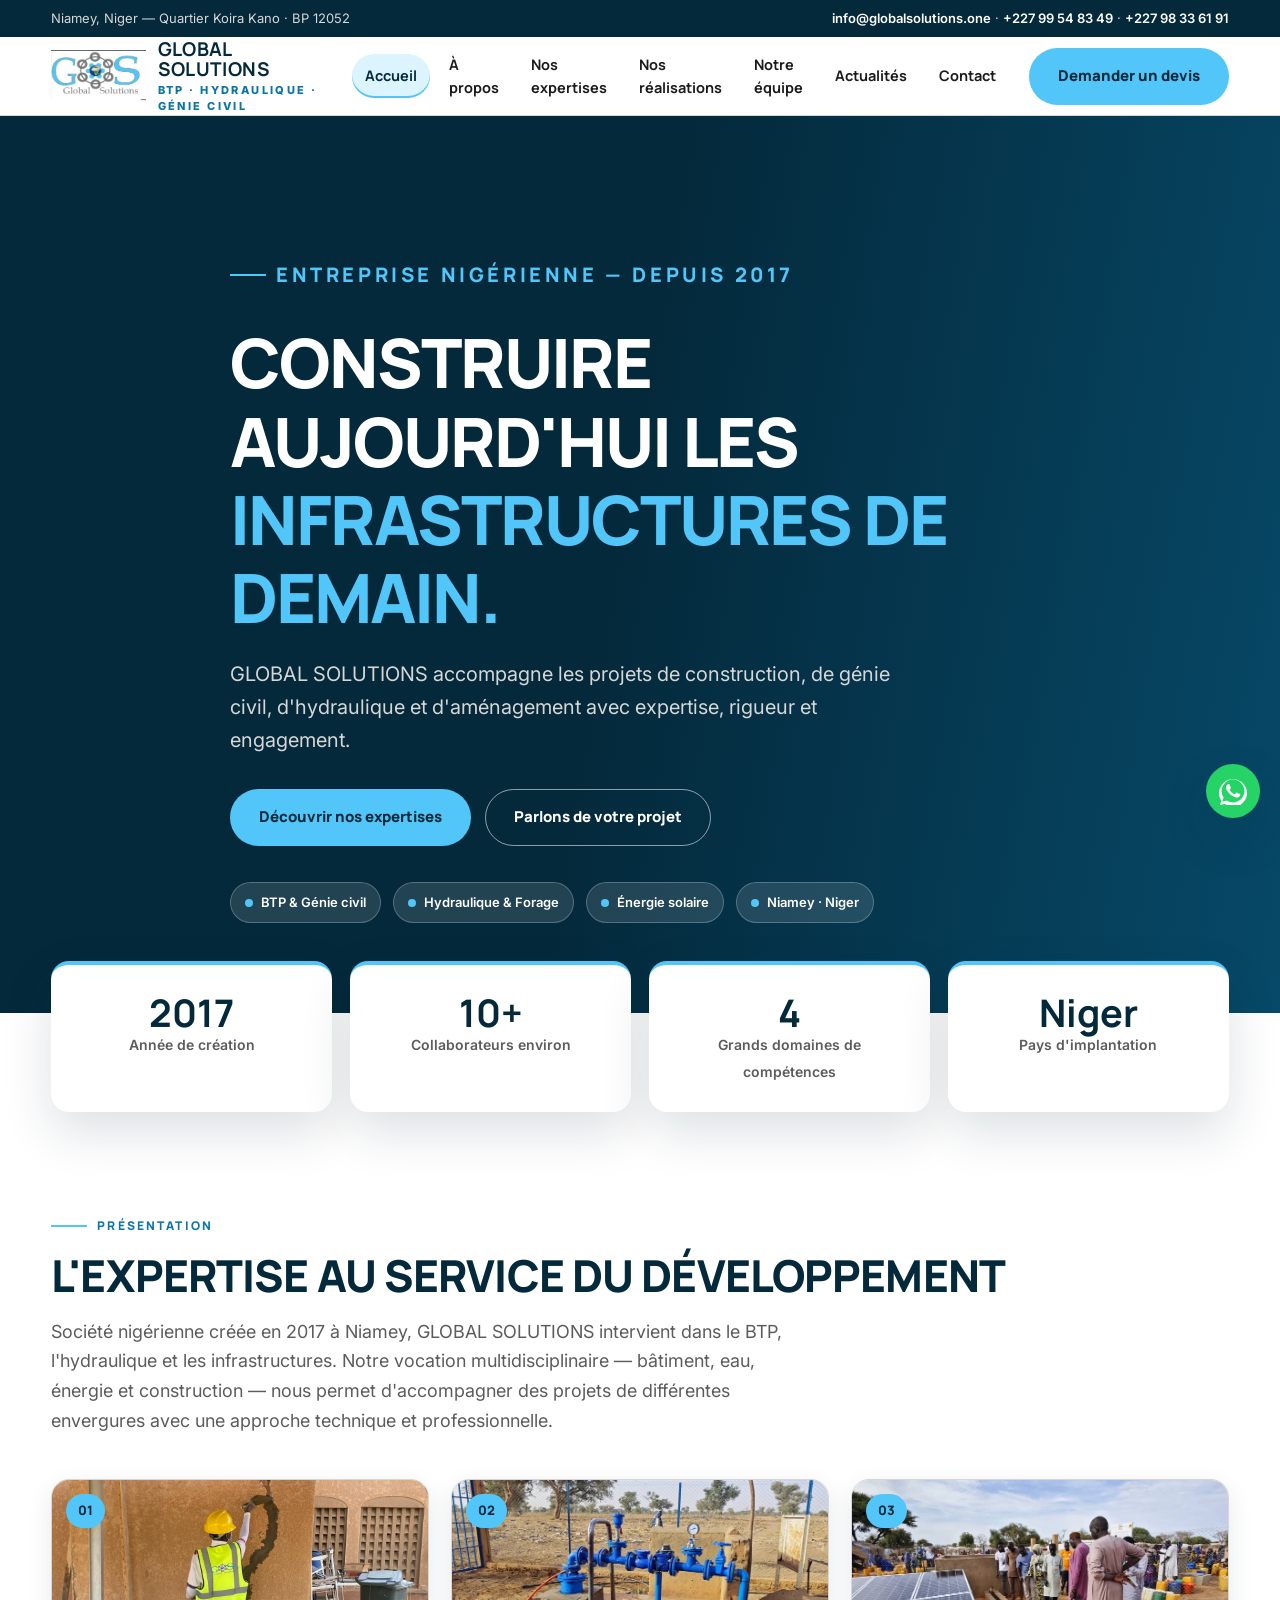
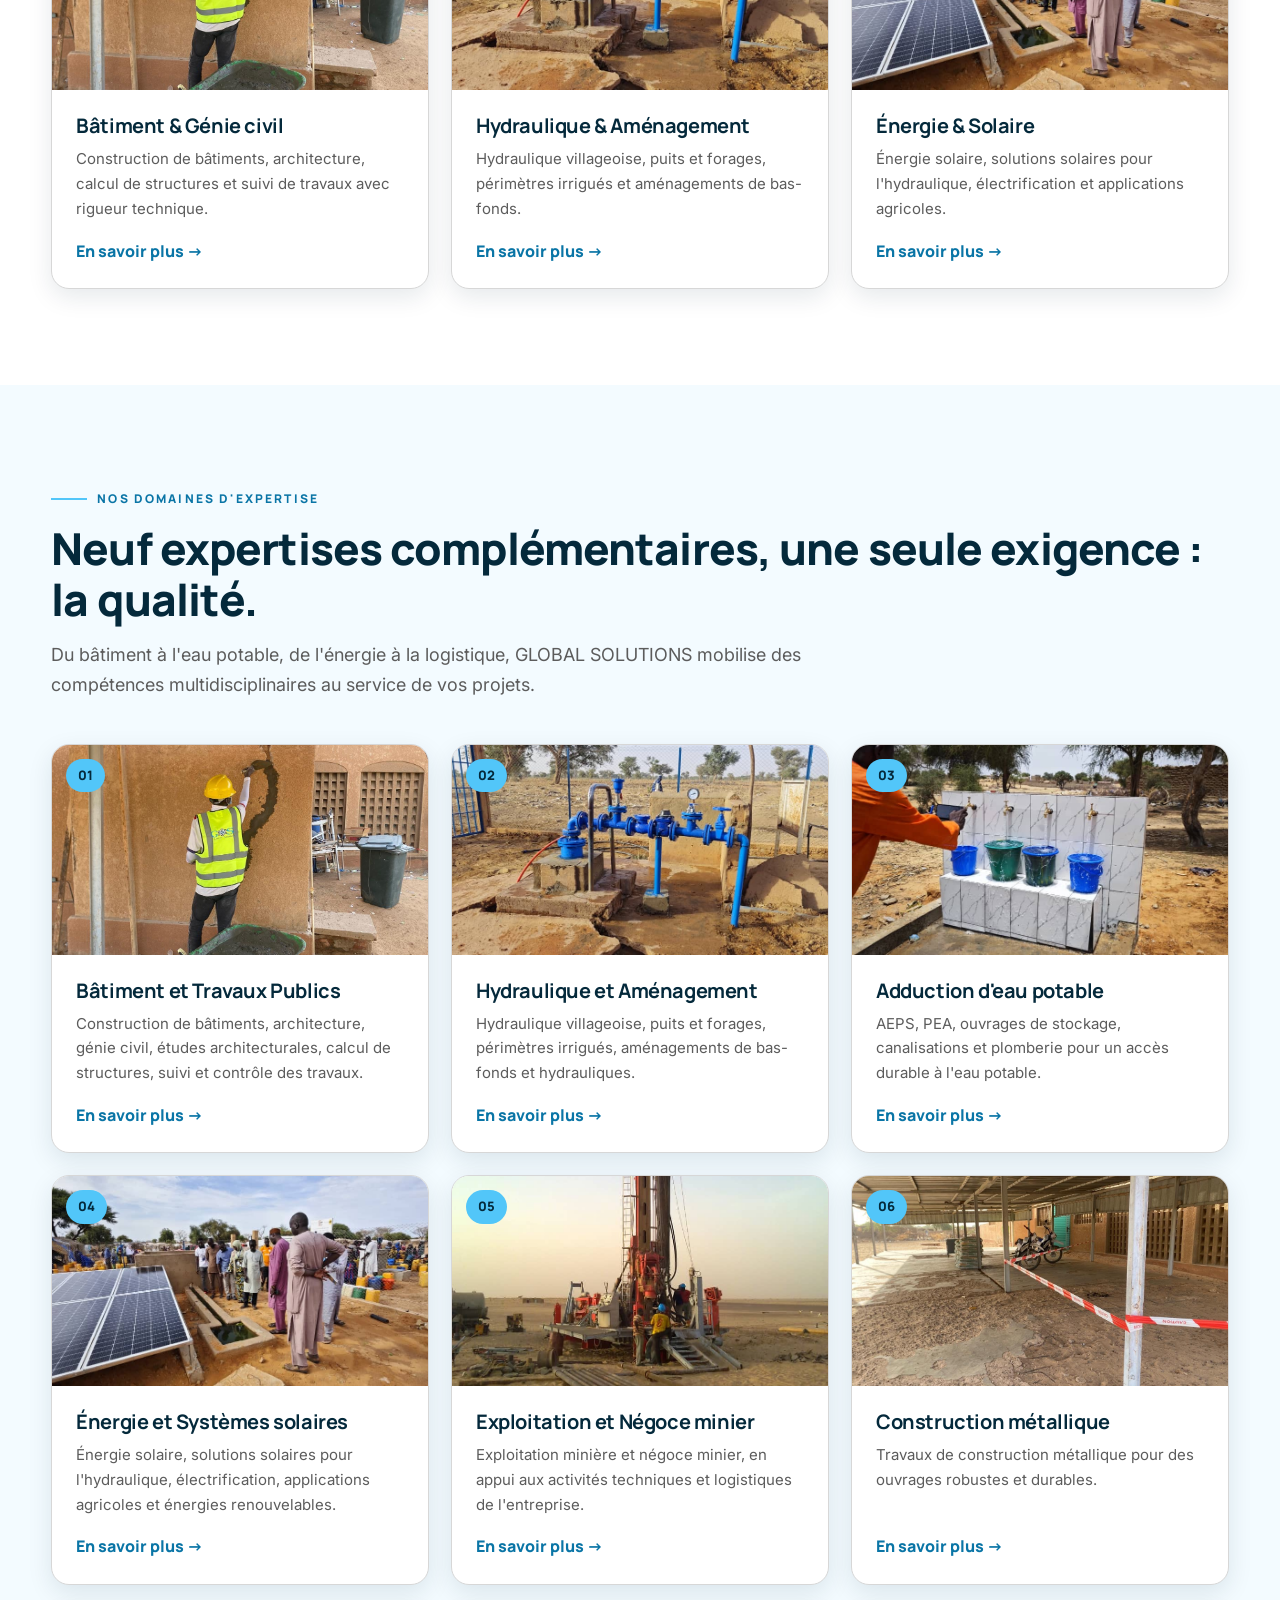
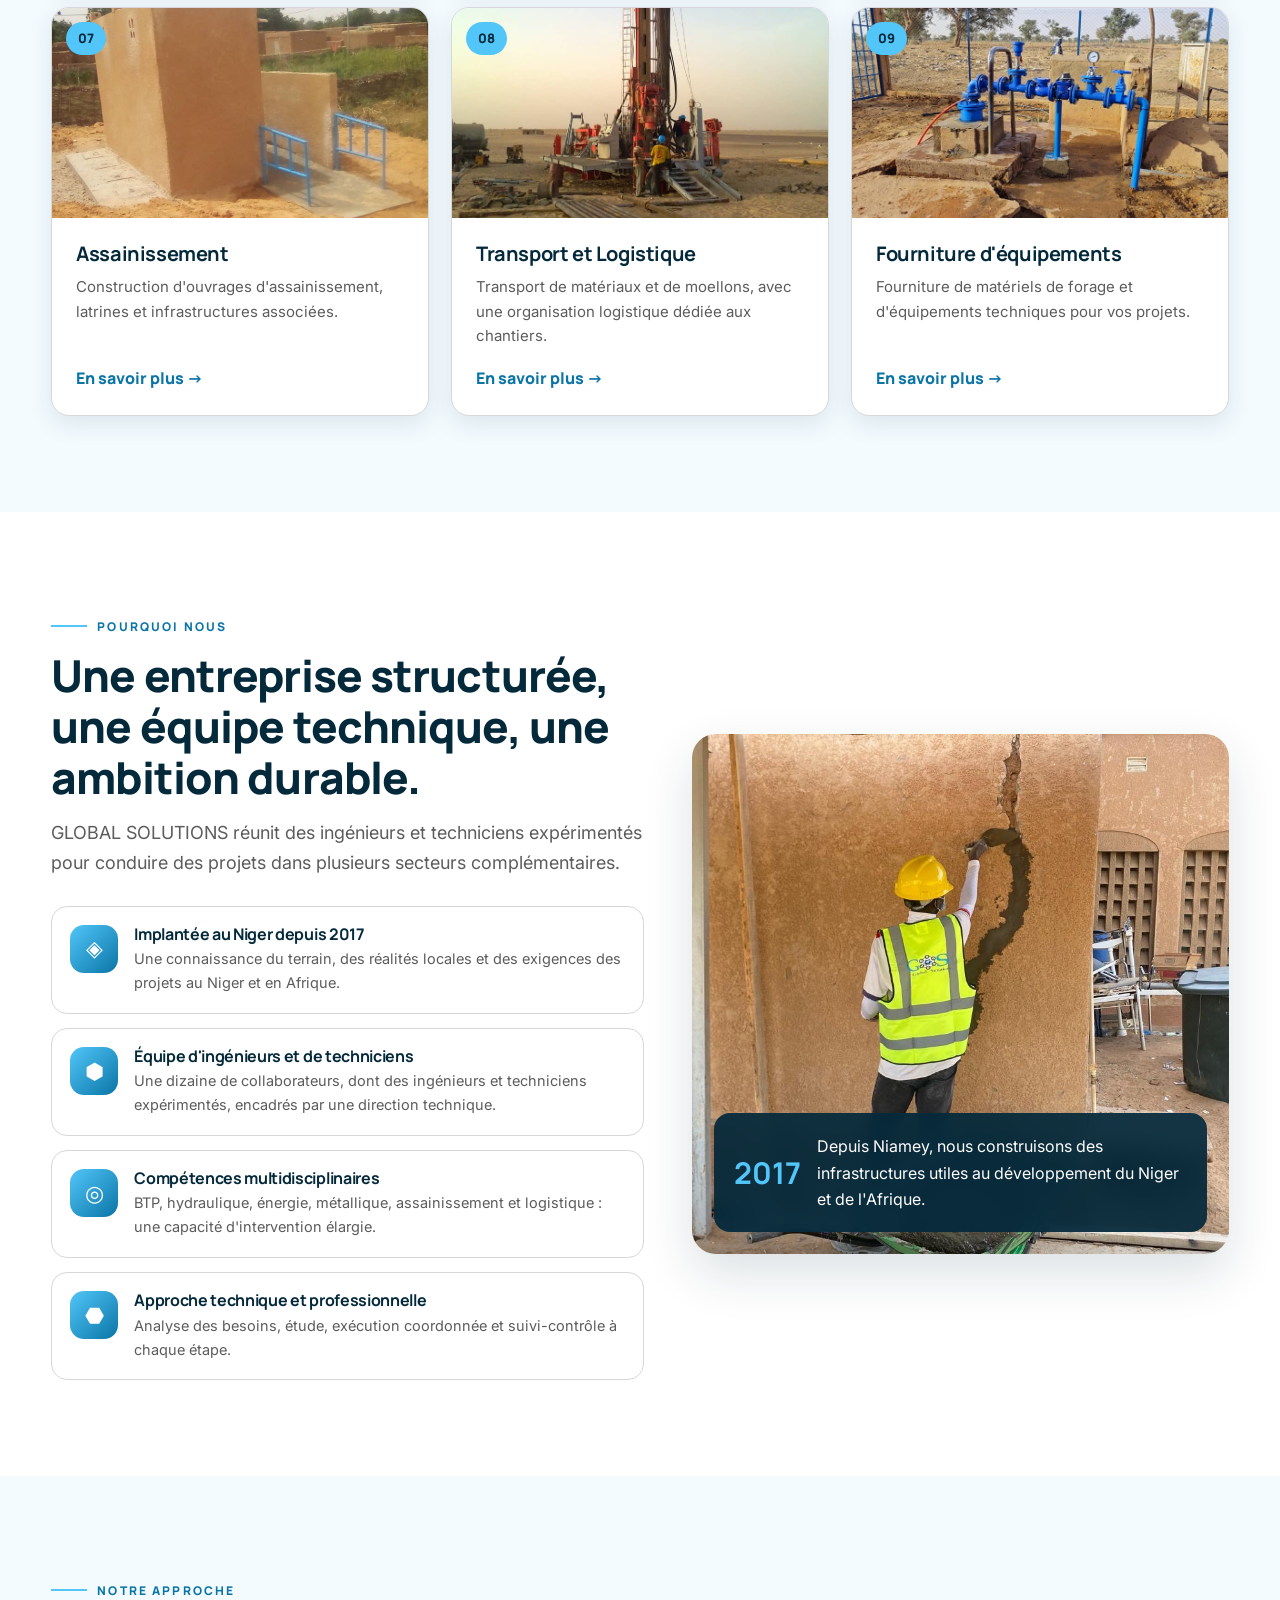
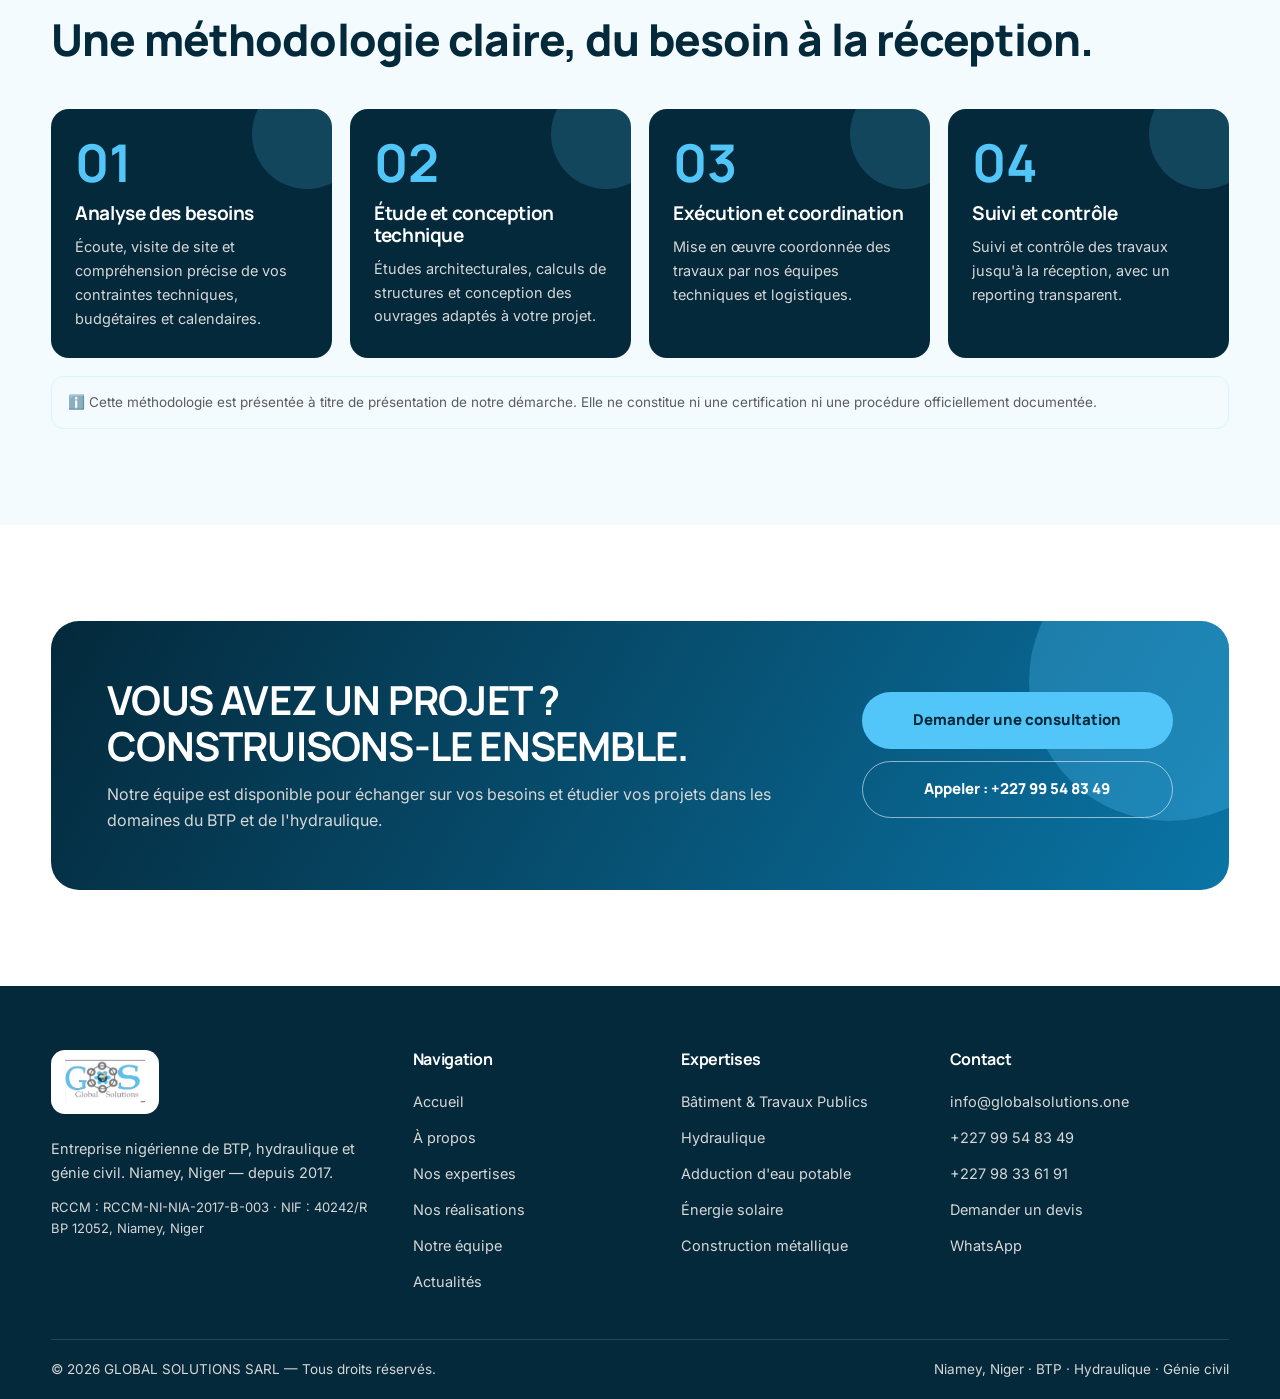
==== index.html @ b51aed84 "Remplacer les visuels par les photos des chantiers Co-authored-by: arena-agent <297053741+arena-agen" ====
<!DOCTYPE html>
<html lang="fr">
<head>
<meta charset="UTF-8">
<meta name="viewport" content="width=device-width, initial-scale=1.0">
<meta name="theme-color" content="#04293B">
<title>GLOBAL SOLUTIONS — Entreprise BTP, Hydraulique & Génie Civil au Niger | Niamey</title>
<meta name="description" content="GLOBAL SOLUTIONS SARL, entreprise BTP et hydraulique à Niamey (Niger) depuis 2017. Construction de bâtiments, génie civil, forage, adduction d'eau potable, énergie solaire et aménagements hydrauliques.">
<meta name="keywords" content="Entreprise BTP au Niger, Entreprise de construction à Niamey, Hydraulique au Niger, Génie civil Niger, Forage et hydraulique villageoise, Adduction d'eau potable Niger, Construction de bâtiments Niamey, Énergie solaire Niger, Aménagement hydraulique">
<meta name="robots" content="index, follow">
<link rel="canonical" href="https://globalsolutions.one/">
<meta property="og:type" content="website">
<meta property="og:title" content="GLOBAL SOLUTIONS — Construire aujourd'hui les infrastructures de demain">
<meta property="og:description" content="Entreprise nigérienne de BTP, hydraulique et génie civil. Niamey, Niger — depuis 2017.">
<meta property="og:url" content="https://globalsolutions.one/">
<meta property="og:image" content="https://globalsolutions.one/assets/logos/social-card.jpg">
<meta property="og:image:width" content="1200"><meta property="og:image:height" content="630">
<meta name="twitter:card" content="summary_large_image">
<link rel="icon" type="image/png" sizes="32x32" href="assets/logos/favicon-32.png"><link rel="apple-touch-icon" href="assets/logos/logo-180.png">
<link rel="preconnect" href="https://fonts.googleapis.com">
<link rel="preconnect" href="https://fonts.gstatic.com" crossorigin>
<link href="https://fonts.googleapis.com/css2?family=Inter:wght@400;500;600&family=Manrope:wght@600;700;800;900&display=swap" rel="stylesheet">
<link rel="stylesheet" href="css/style.css?v=photos-1">
<link rel="stylesheet" href="css/responsive.css">
<link rel="stylesheet" href="css/animations.css">
<script type="application/ld+json">
{"@context":"https://schema.org","@type":"Organization","name":"GLOBAL SOLUTIONS","legalName":"GLOBAL SOLUTIONS SARL","url":"https://globalsolutions.one","email":"info@globalsolutions.one","telephone":"+22799548349","foundingDate":"2017","address":{"@type":"PostalAddress","addressLocality":"Niamey","addressCountry":"NE","postOfficeBoxNumber":"BP 12052"},"sameAs":[],"knowsAbout":["BTP","Hydraulique","Génie civil","Adduction d'eau potable","Énergie solaire"]}
</script>
</head>
<body>
<div class="topbar"><div class="container"><span>Niamey, Niger — Quartier Koira Kano · BP 12052</span><span><a href="mailto:info@globalsolutions.one">info@globalsolutions.one</a> · <a href="tel:+22799548349">+227 99 54 83 49</a> · <a href="tel:+22798336191">+227 98 33 61 91</a></span></div></div>
<header class="header"><div class="container header-inner">
<a class="logo" href="index.html"><img src="assets/logos/logo.jpg" alt="Logo GLOBAL SOLUTIONS"><span class="logo-text"><strong>GLOBAL SOLUTIONS</strong><span>BTP · Hydraulique · Génie Civil</span></span></a>
<nav class="nav" aria-label="Navigation principale">
<a href="index.html" class="active">Accueil</a><a href="a-propos.html">À propos</a><a href="expertises.html">Nos expertises</a><a href="realisations.html">Nos réalisations</a><a href="equipe.html">Notre équipe</a><a href="actualites.html">Actualités</a><a href="contact.html">Contact</a>
</nav>
<div class="header-cta"><a class="btn btn-primary" href="contact.html">Demander un devis</a><button class="burger" aria-label="Ouvrir le menu" aria-expanded="false"><span></span><span></span><span></span></button></div>
</div>
<div class="mobile-menu"><a href="index.html">Accueil</a><a href="a-propos.html">À propos</a><a href="expertises.html">Nos expertises</a><a href="realisations.html">Nos réalisations</a><a href="equipe.html">Notre équipe</a><a href="actualites.html">Actualités</a><a href="contact.html">Contact</a><a href="contact.html" class="devis">Demander un devis →</a></div>
</header>

<section class="hero">
<div class="hero-bg"><img data-content-src="accueil.hero_image" src="https://images.unsplash.com/photo-1541888946425-d81bb19240f5?q=80&w=2000&auto=format&fit=crop" alt="Chantier de construction et ouvrages d'infrastructure en Afrique" fetchpriority="high"></div>
<div class="hero-overlay"></div>
<div class="container hero-content">
<p class="eyebrow" data-content="accueil.hero_eyebrow">Entreprise nigérienne — Depuis 2017</p>
<h1 data-content="accueil.hero_titre">CONSTRUIRE AUJOURD'HUI LES <em>INFRASTRUCTURES DE DEMAIN.</em></h1>
<p data-content="accueil.hero_texte">GLOBAL SOLUTIONS accompagne les projets de construction, de génie civil, d'hydraulique et d'aménagement avec expertise, rigueur et engagement.</p>
<div class="hero-actions"><a class="btn btn-primary" href="expertises.html">Découvrir nos expertises</a><a class="btn btn-outline" href="contact.html">Parlons de votre projet</a></div>
<div class="hero-badges"><span><i></i> BTP & Génie civil</span><span><i></i> Hydraulique & Forage</span><span><i></i> Énergie solaire</span><span><i></i> Niamey · Niger</span></div>
</div>
</section>

<div class="container"><div class="stats reveal" id="statsRow">
<div class="stat"><strong>2017</strong><span>Année de création</span></div>
<div class="stat"><strong>10+</strong><span>Collaborateurs environ</span></div>
<div class="stat"><strong>4</strong><span>Grands domaines de compétences</span></div>
<div class="stat"><strong>Niger</strong><span>Pays d'implantation</span></div>
</div></div>

<section class="section reveal">
<div class="container">
<p class="eyebrow">Présentation</p>
<h2 class="section-title">L'EXPERTISE AU SERVICE DU DÉVELOPPEMENT</h2>
<p class="section-lead">Société nigérienne créée en 2017 à Niamey, GLOBAL SOLUTIONS intervient dans le BTP, l'hydraulique et les infrastructures. Notre vocation multidisciplinaire — bâtiment, eau, énergie et construction — nous permet d'accompagner des projets de différentes envergures avec une approche technique et professionnelle.</p>
<div class="grid-3">
<article class="card"><div class="card-media"><img src="assets/images/rehabilitation-batiment.jpeg" alt="Réhabilitation d'un mur sur un chantier" loading="lazy"><span class="card-num">01</span></div><div class="card-body"><h3>Bâtiment & Génie civil</h3><p>Construction de bâtiments, architecture, calcul de structures et suivi de travaux avec rigueur technique.</p><a class="card-link" href="expertises.html#btp">En savoir plus →</a></div></article>
<article class="card"><div class="card-media"><img src="assets/images/equipement-hydraulique.jpeg" alt="Canalisations et équipements hydrauliques sur un site" loading="lazy"><span class="card-num">02</span></div><div class="card-body"><h3>Hydraulique & Aménagement</h3><p>Hydraulique villageoise, puits et forages, périmètres irrigués et aménagements de bas-fonds.</p><a class="card-link" href="expertises.html#hydraulique">En savoir plus →</a></div></article>
<article class="card"><div class="card-media"><img src="assets/images/pompage-solaire.jpeg" alt="Panneaux solaires sur un site d'accès à l'eau" loading="lazy"><span class="card-num">03</span></div><div class="card-body"><h3>Énergie & Solaire</h3><p>Énergie solaire, solutions solaires pour l'hydraulique, électrification et applications agricoles.</p><a class="card-link" href="expertises.html#energie">En savoir plus →</a></div></article>
</div>
</div>
</section>

<section class="section section--alt reveal">
<div class="container">
<p class="eyebrow">Nos domaines d'expertise</p>
<h2 class="section-title" data-content="accueil.expertises_titre">Neuf expertises complémentaires, une seule exigence : la qualité.</h2>
<p class="section-lead" data-content="accueil.expertises_texte">Du bâtiment à l'eau potable, de l'énergie à la logistique, GLOBAL SOLUTIONS mobilise des compétences multidisciplinaires au service de vos projets.</p>
<div class="grid-3" id="expertisesGrid">
<article class="card"><div class="card-media"><img src="assets/images/rehabilitation-batiment.jpeg" alt="Travaux de réhabilitation d'un bâtiment" loading="lazy"><span class="card-num">01</span></div><div class="card-body"><h3>Bâtiment et Travaux Publics</h3><p>Construction de bâtiments, architecture, génie civil, études architecturales, calcul de structures, suivi et contrôle des travaux.</p><a class="card-link" href="expertises.html#btp">En savoir plus →</a></div></article>
<article class="card"><div class="card-media"><img src="assets/images/equipement-hydraulique.jpeg" alt="Canalisations et équipements hydrauliques sur un site" loading="lazy"><span class="card-num">02</span></div><div class="card-body"><h3>Hydraulique et Aménagement</h3><p>Hydraulique villageoise, puits et forages, périmètres irrigués, aménagements de bas-fonds et hydrauliques.</p><a class="card-link" href="expertises.html#hydraulique">En savoir plus →</a></div></article>
<article class="card"><div class="card-media"><img src="assets/images/point-eau.jpeg" alt="Point d'eau avec robinets de distribution" loading="lazy"><span class="card-num">03</span></div><div class="card-body"><h3>Adduction d'eau potable</h3><p>AEPS, PEA, ouvrages de stockage, canalisations et plomberie pour un accès durable à l'eau potable.</p><a class="card-link" href="expertises.html#aeps">En savoir plus →</a></div></article>
<article class="card"><div class="card-media"><img src="assets/images/pompage-solaire.jpeg" alt="Panneaux solaires sur un site d'accès à l'eau" loading="lazy"><span class="card-num">04</span></div><div class="card-body"><h3>Énergie et Systèmes solaires</h3><p>Énergie solaire, solutions solaires pour l'hydraulique, électrification, applications agricoles et énergies renouvelables.</p><a class="card-link" href="expertises.html#energie">En savoir plus →</a></div></article>
<article class="card"><div class="card-media"><img src="assets/images/chantier-forage.jpeg" alt="Foreuse et matériel sur un chantier" loading="lazy"><span class="card-num">05</span></div><div class="card-body"><h3>Exploitation et Négoce minier</h3><p>Exploitation minière et négoce minier, en appui aux activités techniques et logistiques de l'entreprise.</p><a class="card-link" href="expertises.html#minier">En savoir plus →</a></div></article>
<article class="card"><div class="card-media"><img src="assets/images/structure-metallique.jpeg" alt="Structure et couverture métalliques sur un chantier" loading="lazy"><span class="card-num">06</span></div><div class="card-body"><h3>Construction métallique</h3><p>Travaux de construction métallique pour des ouvrages robustes et durables.</p><a class="card-link" href="expertises.html#metal">En savoir plus →</a></div></article>
<article class="card"><div class="card-media"><img src="assets/images/ouvrage-assainissement.jpeg" alt="Ouvrage d'assainissement avec rampe d'accès" loading="lazy"><span class="card-num">07</span></div><div class="card-body"><h3>Assainissement</h3><p>Construction d'ouvrages d'assainissement, latrines et infrastructures associées.</p><a class="card-link" href="expertises.html#assainissement">En savoir plus →</a></div></article>
<article class="card"><div class="card-media"><img src="assets/images/chantier-forage.jpeg" alt="Matériel et tiges de forage sur un chantier" loading="lazy"><span class="card-num">08</span></div><div class="card-body"><h3>Transport et Logistique</h3><p>Transport de matériaux et de moellons, avec une organisation logistique dédiée aux chantiers.</p><a class="card-link" href="expertises.html#logistique">En savoir plus →</a></div></article>
<article class="card"><div class="card-media"><img src="assets/images/equipement-hydraulique.jpeg" alt="Canalisations et équipements hydrauliques" loading="lazy"><span class="card-num">09</span></div><div class="card-body"><h3>Fourniture d'équipements</h3><p>Fourniture de matériels de forage et d'équipements techniques pour vos projets.</p><a class="card-link" href="expertises.html#equipements">En savoir plus →</a></div></article>
</div>
</div>
</section>

<section class="section reveal">
<div class="container why-grid">
<div>
<p class="eyebrow">Pourquoi nous</p>
<h2 class="section-title">Une entreprise structurée, une équipe technique, une ambition durable.</h2>
<p class="section-lead">GLOBAL SOLUTIONS réunit des ingénieurs et techniciens expérimentés pour conduire des projets dans plusieurs secteurs complémentaires.</p>
<div class="why-list">
<div class="why-item"><div class="why-icon">◈</div><div><h4>Implantée au Niger depuis 2017</h4><p>Une connaissance du terrain, des réalités locales et des exigences des projets au Niger et en Afrique.</p></div></div>
<div class="why-item"><div class="why-icon">⬢</div><div><h4>Équipe d'ingénieurs et de techniciens</h4><p>Une dizaine de collaborateurs, dont des ingénieurs et techniciens expérimentés, encadrés par une direction technique.</p></div></div>
<div class="why-item"><div class="why-icon">◎</div><div><h4>Compétences multidisciplinaires</h4><p>BTP, hydraulique, énergie, métallique, assainissement et logistique : une capacité d'intervention élargie.</p></div></div>
<div class="why-item"><div class="why-icon">⬣</div><div><h4>Approche technique et professionnelle</h4><p>Analyse des besoins, étude, exécution coordonnée et suivi-contrôle à chaque étape.</p></div></div>
</div>
</div>
<div class="why-visual"><img src="assets/images/rehabilitation-batiment.jpeg" alt="Technicien GLOBAL SOLUTIONS en intervention sur un bâtiment" loading="lazy"><div class="why-badge"><strong>2017</strong><span>Depuis Niamey, nous construisons des infrastructures utiles au développement du Niger et de l'Afrique.</span></div></div>
</div>
</section>

<section class="section section--alt reveal">
<div class="container">
<p class="eyebrow">Notre approche</p>
<h2 class="section-title">Une méthodologie claire, du besoin à la réception.</h2>
<div class="steps">
<div class="step"><b>01</b><h3>Analyse des besoins</h3><p>Écoute, visite de site et compréhension précise de vos contraintes techniques, budgétaires et calendaires.</p></div>
<div class="step"><b>02</b><h3>Étude et conception technique</h3><p>Études architecturales, calculs de structures et conception des ouvrages adaptés à votre projet.</p></div>
<div class="step"><b>03</b><h3>Exécution et coordination</h3><p>Mise en œuvre coordonnée des travaux par nos équipes techniques et logistiques.</p></div>
<div class="step"><b>04</b><h3>Suivi et contrôle</h3><p>Suivi et contrôle des travaux jusqu'à la réception, avec un reporting transparent.</p></div>
</div>
<p class="note">ℹ️ Cette méthodologie est présentée à titre de présentation de notre démarche. Elle ne constitue ni une certification ni une procédure officiellement documentée.</p>
</div>
</section>

<section class="section reveal">
<div class="container">
<div class="cta"><div><h2 data-content="accueil.cta_titre">VOUS AVEZ UN PROJET ? CONSTRUISONS-LE ENSEMBLE.</h2><p data-content="accueil.cta_texte">Notre équipe est disponible pour échanger sur vos besoins et étudier vos projets dans les domaines du BTP et de l'hydraulique.</p></div><div style="display:flex;flex-direction:column;gap:12px;position:relative;z-index:1"><a class="btn btn-primary" href="contact.html">Demander une consultation</a><a class="btn btn-outline" href="tel:+22799548349">Appeler : +227 99 54 83 49</a></div></div>
</div>
</section>

<footer class="footer"><div class="container">
<div class="footer-grid">
<div><span class="footer-logo"><img src="assets/logos/logo.jpg" alt="GLOBAL SOLUTIONS"></span><p style="font-size:14.5px">Entreprise nigérienne de BTP, hydraulique et génie civil. Niamey, Niger — depuis 2017.</p><p style="font-size:13px;margin-top:12px">RCCM : RCCM-NI-NIA-2017-B-003 · NIF : 40242/R<br>BP 12052, Niamey, Niger</p></div>
<div><h4>Navigation</h4><a href="index.html">Accueil</a><a href="a-propos.html">À propos</a><a href="expertises.html">Nos expertises</a><a href="realisations.html">Nos réalisations</a><a href="equipe.html">Notre équipe</a><a href="actualites.html">Actualités</a></div>
<div><h4>Expertises</h4><a href="expertises.html#btp">Bâtiment & Travaux Publics</a><a href="expertises.html#hydraulique">Hydraulique</a><a href="expertises.html#aeps">Adduction d'eau potable</a><a href="expertises.html#energie">Énergie solaire</a><a href="expertises.html#metal">Construction métallique</a></div>
<div><h4>Contact</h4><a href="mailto:info@globalsolutions.one">info@globalsolutions.one</a><a href="tel:+22799548349">+227 99 54 83 49</a><a href="tel:+22798336191">+227 98 33 61 91</a><a href="contact.html">Demander un devis</a><a href="https://wa.me/22799548349" target="_blank" rel="noopener">WhatsApp</a></div>
</div>
<div class="footer-bottom"><span>© <span id="year">2026</span> GLOBAL SOLUTIONS SARL — Tous droits réservés.</span><span>Niamey, Niger · BTP · Hydraulique · Génie civil</span></div>
</div></footer>

<a class="whatsapp-float" href="https://wa.me/22799548349?text=Bonjour%20GLOBAL%20SOLUTIONS%2C%20je%20souhaite%20discuter%20d%27un%20projet." target="_blank" rel="noopener" aria-label="WhatsApp"><svg viewBox="0 0 24 24"><path d="M17.5 14.4c-.3-.2-1.8-.9-2-1-.3-.1-.5-.2-.7.1-.2.3-.8 1-.9 1.1-.2.2-.3.2-.6.1-.3-.2-1.3-.5-2.4-1.5-.9-.8-1.5-1.8-1.7-2.1-.2-.3 0-.5.1-.6l.5-.5c.1-.2.2-.3.3-.5.1-.2 0-.4 0-.5l-.9-2.2c-.2-.6-.5-.5-.7-.5h-.6c-.2 0-.5.1-.8.4-.3.3-1 1-1 2.5s1.1 2.9 1.2 3.1c.2.2 2.1 3.2 5.1 4.5.7.3 1.3.5 1.7.6.7.2 1.4.2 1.9.1.6-.1 1.8-.7 2-1.4.3-.7.3-1.3.2-1.4-.1-.2-.3-.3-.6-.4M12 21.8a9.8 9.8 0 0 1-5-1.4l-.4-.2-3.7 1 1-3.6-.2-.4a9.8 9.8 0 1 1 8.3 4.6M12 2a11.8 11.8 0 0 0-10 18.3L.6 24.4l4.2-1.4A11.8 11.8 0 1 0 12 2"/></svg></a>
<button class="to-top" aria-label="Retour en haut">↑</button>
<div class="lightbox" role="dialog" aria-label="Visionneuse image"><button class="lightbox-close" aria-label="Fermer">×</button><img src="" alt=""><div class="lightbox-cap"></div></div>
<script src="js/supabase-config.js"></script><script src="js/gs-data.js?v=photos-1"></script><script src="js/gs-components.js?v=photos-1"></script>
<script src="js/navigation.js"></script>
<script src="js/main.js"></script>
</body>
</html>
---- css/style.css ----
/* ==========================================================================
   GLOBAL SOLUTIONS — Design System
   Charte 100 % issue du logo officiel :
     Bleu ciel  #52C6F9 (G / S / points du globe)
     Gris       #7E7E7E (anneau, satellite, « Global Solutions »)
     Blanc      #FFFFFF (fond du logo)
   Nuances complémentaires construites sur la même teinte (H 198°) :
     --sky-dark  #0A75A6  (texte de lien accessible sur blanc)
     --navy      #04293B  (fonds sombres, titres)
   ========================================================================== */
:root{
  /* Couleurs exactes du logo */
  --sky:#52C6F9;            /* bleu ciel officiel */
  --sky-hover:#79D4FA;
  --grey-logo:#7E7E7E;      /* gris officiel du logo */
  /* Déclinaisons de la même teinte */
  --navy:#04293B;           /* bleu nuit dérivé du bleu ciel */
  --navy-2:#073A52;
  --sky-dark:#0A75A6;       /* liens lisibles sur fond clair */
  --sky-deep:#065D86;
  --sky-soft:#DCF4FE;       /* fonds très clairs */
  --sky-mist:#F3FBFF;
  /* Neutres */
  --white:#FFFFFF;
  --grey-light:#F2F3F4;
  --grey-dark:#1B1B1B;
  --grey-mid:#5C5C5C;      /* gris de texte (contraste AA sur blanc) */
  --line:#D7D7D7;            /* gris clair présent dans le logo */
  /* Tokens */
  --radius:18px; --radius-sm:12px;
  --shadow:0 20px 50px rgba(4,41,59,.14); --shadow-sm:0 8px 24px rgba(4,41,59,.10);
  --font-title:'Manrope',sans-serif; --font-body:'Inter',sans-serif;
  --header-h:78px; --max:1240px;
}
*{margin:0;padding:0;box-sizing:border-box}
html{scroll-behavior:smooth}
body{font-family:var(--font-body);color:var(--grey-dark);background:var(--white);line-height:1.65;font-size:16px;-webkit-font-smoothing:antialiased}
img{max-width:100%;display:block}
a{text-decoration:none;color:inherit}
ul{list-style:none}
h1,h2,h3,h4{font-family:var(--font-title);color:var(--navy);line-height:1.15;letter-spacing:-.02em}
.container{width:min(var(--max),92%);margin:0 auto}
.section{padding:96px 0}
.section--alt{background:var(--sky-mist)}
.eyebrow{display:inline-flex;align-items:center;gap:10px;font-family:var(--font-title);font-size:12px;font-weight:800;letter-spacing:.18em;text-transform:uppercase;color:var(--sky-dark)}
.eyebrow::before{content:"";width:36px;height:2px;background:var(--sky);display:inline-block}
.section-title{font-size:clamp(28px,4vw,44px);font-weight:800;margin:14px 0 16px}
.section-lead{font-size:18px;color:var(--grey-mid);max-width:760px}
/* Boutons — le bleu ciel du logo est la couleur d'action */
.btn{display:inline-flex;align-items:center;justify-content:center;gap:10px;font-family:var(--font-title);font-weight:800;font-size:15px;padding:15px 28px;border-radius:999px;border:1px solid transparent;cursor:pointer;transition:.25s;white-space:nowrap}
.btn-primary{background:var(--sky);color:var(--navy)}
.btn-primary:hover{background:var(--sky-hover);color:var(--navy);transform:translateY(-2px);box-shadow:0 12px 28px rgba(82,198,249,.45)}
.btn-outline{background:transparent;color:#fff;border-color:rgba(255,255,255,.55)}
.btn-outline:hover{background:#fff;color:var(--navy)}
.btn-dark{background:var(--sky-dark);color:#fff}
.btn-dark:hover{background:var(--sky-deep)}
.btn-ghost{background:#fff;color:var(--navy);border-color:var(--line)}
.btn-ghost:hover{border-color:var(--sky);color:var(--sky-dark)}
/* Header */
.topbar{background:var(--navy);color:#D7D7D7;font-size:13px}
.topbar .container{display:flex;justify-content:space-between;align-items:center;padding:8px 0;gap:16px;flex-wrap:wrap}
.topbar a{color:#fff;font-weight:600}
.topbar a:hover{color:var(--sky)}
.header{position:sticky;top:0;z-index:100;background:rgba(255,255,255,.96);backdrop-filter:blur(14px);border-bottom:1px solid var(--line)}
.header-inner{display:flex;align-items:center;justify-content:space-between;gap:20px;height:var(--header-h)}
.logo{display:flex;align-items:center;gap:12px}
.logo img{height:52px;width:auto;object-fit:contain;mix-blend-mode:multiply}
.logo-text{line-height:1.05}
.logo-text strong{font-family:var(--font-title);font-size:19px;color:var(--navy);letter-spacing:.02em;display:block}
.logo-text span{font-size:11px;letter-spacing:.22em;text-transform:uppercase;color:var(--sky-dark);font-weight:800}
.nav{display:flex;align-items:center;gap:6px}
.nav a{font-family:var(--font-title);font-weight:700;font-size:14.5px;color:var(--grey-dark);padding:10px 13px;border-radius:999px;transition:.2s}
.nav a:hover{color:var(--sky-dark);background:var(--sky-mist)}
.nav a.active{color:var(--navy);background:var(--sky-soft);box-shadow:inset 0 -2px 0 var(--sky)}
.header-cta{display:flex;align-items:center;gap:10px}
.burger{display:none;width:44px;height:44px;border:1px solid var(--line);border-radius:12px;background:#fff;cursor:pointer;align-items:center;justify-content:center;flex-direction:column;gap:5px}
.burger span{width:20px;height:2px;background:var(--navy);display:block;transition:.25s}
.mobile-menu{display:none;border-top:1px solid var(--line);background:#fff;padding:14px 4%}
.mobile-menu.open{display:block}
.mobile-menu a{display:block;padding:13px 12px;font-family:var(--font-title);font-weight:700;border-bottom:1px solid var(--grey-light)}
.mobile-menu a:hover{color:var(--sky-dark)}
.mobile-menu a.devis{color:var(--sky-dark)}
/* Hero */
.hero{position:relative;min-height:88vh;display:flex;align-items:center;color:#fff;overflow:hidden;background:var(--navy)}
.hero-bg{position:absolute;inset:0}
.hero-bg img{width:100%;height:115%;object-fit:cover;opacity:.92}
.hero-overlay{position:absolute;inset:0;background:linear-gradient(100deg,rgba(4,41,59,.94) 0%,rgba(4,41,59,.78) 48%,rgba(10,117,166,.42) 100%)}
.hero-content{position:relative;z-index:2;padding:120px 0 90px;max-width:820px}
.hero h1{color:#fff;font-size:clamp(38px,6vw,68px);font-weight:900;letter-spacing:-.03em}
.hero h1 em{font-style:normal;color:var(--sky)}
.hero p{font-size:clamp(17px,2vw,20px);color:#D7D7D7;margin:22px 0 32px;max-width:680px}
.hero .eyebrow{color:var(--sky)}
.hero .eyebrow::before{background:var(--sky)}
.hero-actions{display:flex;gap:14px;flex-wrap:wrap}
.hero-badges{display:flex;gap:12px;flex-wrap:wrap;margin-top:36px}
.hero-badges span{display:inline-flex;align-items:center;gap:8px;background:rgba(255,255,255,.12);border:1px solid rgba(255,255,255,.24);padding:9px 14px;border-radius:999px;font-size:13px;font-weight:600;backdrop-filter:blur(8px)}
.hero-badges i{width:8px;height:8px;background:var(--sky);border-radius:50%;display:inline-block}
/* Stats */
.stats{display:grid;grid-template-columns:repeat(4,1fr);gap:18px;margin-top:-52px;position:relative;z-index:5}
.stat{background:#fff;border-radius:var(--radius);padding:28px 24px;box-shadow:var(--shadow);border-top:4px solid var(--sky);text-align:center}
.stat strong{font-family:var(--font-title);font-size:38px;color:var(--navy);display:block;line-height:1}
.stat span{font-size:14px;color:var(--grey-mid);font-weight:600}
/* Cards expertises */
.grid-3{display:grid;grid-template-columns:repeat(3,1fr);gap:22px;margin-top:44px}
.card{background:#fff;border-radius:var(--radius);overflow:hidden;border:1px solid var(--line);box-shadow:var(--shadow-sm);transition:.3s;display:flex;flex-direction:column}
.card:hover{transform:translateY(-6px);box-shadow:var(--shadow);border-color:rgba(82,198,249,.55)}
.card-media{height:210px;overflow:hidden;position:relative}
.card-media img{width:100%;height:100%;object-fit:cover;transition:.6s}
.card-media img[src$="chantier-forage.jpeg"],.exp-media img[src$="chantier-forage.jpeg"]{object-position:center 70%}
.card:hover .card-media img{transform:scale(1.07)}
.card-num{position:absolute;top:14px;left:14px;background:var(--sky);color:var(--navy);font-family:var(--font-title);font-weight:900;font-size:13px;padding:6px 12px;border-radius:999px}
.card-body{padding:24px;display:flex;flex-direction:column;flex:1}
.card-body h3{font-size:20px;margin-bottom:10px}
.card-body p{color:var(--grey-mid);font-size:15px;flex:1}
.card-link{font-family:var(--font-title);font-weight:800;color:var(--sky-dark);margin-top:16px;display:inline-flex;align-items:center;gap:8px}
.card-link:hover{color:var(--navy)}
/* Pourquoi */
.why-grid{display:grid;grid-template-columns:1.05fr .95fr;gap:48px;align-items:center}
.why-list{display:grid;gap:14px;margin-top:28px}
.why-item{display:flex;gap:16px;background:#fff;border:1px solid var(--line);border-radius:16px;padding:18px}
.why-icon{width:48px;height:48px;flex:0 0 48px;border-radius:14px;background:linear-gradient(135deg,var(--sky),var(--sky-dark));display:flex;align-items:center;justify-content:center;color:#fff;font-size:22px}
.why-item h4{font-size:16px;margin-bottom:4px}
.why-item p{font-size:14.5px;color:var(--grey-mid)}
.why-visual{position:relative}
.why-visual img{border-radius:24px;height:520px;width:100%;object-fit:cover;box-shadow:var(--shadow)}
.why-badge{position:absolute;bottom:22px;left:22px;right:22px;background:rgba(4,41,59,.92);color:#fff;border-radius:16px;padding:20px;display:flex;gap:16px;align-items:center;backdrop-filter:blur(10px)}
.why-badge strong{font-family:var(--font-title);font-size:30px;color:var(--sky)}
/* Approche */
.steps{display:grid;grid-template-columns:repeat(4,1fr);gap:18px;margin-top:44px}
.step{background:var(--navy);color:#fff;border-radius:var(--radius);padding:28px 24px;position:relative;overflow:hidden}
.step::after{content:"";position:absolute;right:-30px;top:-30px;width:110px;height:110px;border-radius:50%;background:rgba(82,198,249,.18)}
.step b{font-family:var(--font-title);font-size:52px;color:var(--sky);line-height:1;display:block}
.step h3{color:#fff;font-size:19px;margin:14px 0 10px}
.step p{color:#D7D7D7;font-size:14.5px}
.note{margin-top:18px;font-size:13.5px;color:var(--grey-mid);background:var(--sky-mist);border:1px solid var(--sky-soft);border-radius:12px;padding:14px 16px}
/* CTA */
.cta{background:linear-gradient(120deg,var(--navy),var(--sky-dark));color:#fff;border-radius:28px;padding:56px;display:grid;grid-template-columns:1.4fr .6fr;gap:28px;align-items:center;position:relative;overflow:hidden}
.cta::before{content:"";position:absolute;right:-80px;top:-80px;width:280px;height:280px;border-radius:50%;background:rgba(82,198,249,.28)}
.cta h2{color:#fff;font-size:clamp(26px,3.5vw,40px)}
.cta p{color:#D7D7D7;margin-top:12px}
/* Page hero */
.page-hero{background:var(--navy);color:#fff;padding:64px 0 54px;position:relative;overflow:hidden}
.page-hero::after{content:"";position:absolute;right:-120px;bottom:-140px;width:340px;height:340px;border-radius:50%;background:radial-gradient(circle,rgba(82,198,249,.28),transparent 70%)}
.page-hero h1{color:#fff;font-size:clamp(32px,5vw,52px)}
.page-hero p{color:#D7D7D7;max-width:760px;margin-top:12px;font-size:17px}
.page-hero .eyebrow{color:var(--sky)}
.page-hero .eyebrow::before{background:var(--sky)}
.breadcrumb{display:flex;gap:8px;flex-wrap:wrap;font-size:13.5px;color:#A9A9A9;margin-bottom:16px;position:relative;z-index:1}
.breadcrumb a{color:#E6E6E6;font-weight:600}
.breadcrumb a:hover{color:var(--sky)}
/* Expertises detail */
.exp-row{display:grid;grid-template-columns:1fr 1fr;gap:44px;align-items:center;padding:44px 0;border-bottom:1px solid var(--line)}
.exp-row:last-child{border-bottom:none}
.exp-row.reverse .exp-media{order:2}
.exp-media img{border-radius:22px;height:380px;width:100%;object-fit:cover;box-shadow:var(--shadow)}
.exp-body h2{font-size:28px;margin:10px 0 12px}
.exp-body p{color:var(--grey-mid)}
.tags{display:flex;flex-wrap:wrap;gap:8px;margin:18px 0}
.tags span{background:var(--grey-light);border:1px solid var(--line);padding:7px 12px;border-radius:999px;font-size:13px;font-weight:600;color:var(--navy)}
/* Realisations */
.filters{display:flex;flex-wrap:wrap;gap:10px;margin:28px 0}
.filter-btn{border:1px solid var(--line);background:#fff;padding:10px 18px;border-radius:999px;font-family:var(--font-title);font-weight:700;font-size:14px;cursor:pointer;transition:.2s;color:var(--grey-dark)}
.filter-btn.active,.filter-btn:hover{background:var(--sky);color:var(--navy);border-color:var(--sky)}
.gallery{display:grid;grid-template-columns:repeat(3,1fr);gap:20px}
.g-item{border-radius:18px;overflow:hidden;background:#fff;border:1px solid var(--line);box-shadow:var(--shadow-sm);cursor:pointer;transition:.3s}
.g-item:hover{transform:translateY(-5px);box-shadow:var(--shadow);border-color:rgba(82,198,249,.55)}
.g-item img{height:230px;width:100%;object-fit:cover}
.g-body{padding:18px}
.g-body h3{font-size:17px}
.g-meta{display:flex;gap:8px;flex-wrap:wrap;margin-top:10px}
.g-meta span{font-size:12.5px;background:var(--sky-mist);border:1px solid var(--sky-soft);padding:5px 10px;border-radius:999px;font-weight:600;color:var(--navy)}
.empty-state{grid-column:1/-1;text-align:center;padding:56px 24px;border:2px dashed var(--line);border-radius:20px;background:#fff}
.empty-state h3{margin-bottom:8px}
.empty-state p{color:var(--grey-mid)}
/* Equipe */
.team-grid{display:grid;grid-template-columns:repeat(2,1fr);gap:22px;margin-top:40px}
.member{background:#fff;border:1px solid var(--line);border-radius:22px;padding:30px;display:flex;gap:22px;box-shadow:var(--shadow-sm);transition:.3s}
.member:hover{border-color:rgba(82,198,249,.6);box-shadow:var(--shadow)}
.avatar{width:96px;height:96px;flex:0 0 96px;border-radius:50%;background:linear-gradient(135deg,var(--sky),var(--sky-dark));color:var(--navy);display:flex;align-items:center;justify-content:center;font-family:var(--font-title);font-weight:900;font-size:30px;border:4px solid var(--sky-soft)}
.member h3{font-size:20px}
.role{color:var(--sky-dark);font-family:var(--font-title);font-weight:800;font-size:13px;letter-spacing:.08em;text-transform:uppercase;margin:4px 0 10px}
.member p{font-size:14.5px;color:var(--grey-mid)}
/* Actualites */
.news-grid{display:grid;grid-template-columns:repeat(3,1fr);gap:22px;margin-top:40px}
.news-card{background:#fff;border:1px solid var(--line);border-radius:20px;overflow:hidden;box-shadow:var(--shadow-sm);transition:.3s}
.news-card:hover{border-color:rgba(82,198,249,.6);box-shadow:var(--shadow)}
.news-card img{height:210px;width:100%;object-fit:cover}
.news-body{padding:22px}
.news-date{font-size:13px;color:var(--sky-dark);font-weight:800;letter-spacing:.06em;text-transform:uppercase}
.news-body h3{font-size:19px;margin:8px 0 10px}
.news-body p{color:var(--grey-mid);font-size:14.5px}
/* Contact */
.contact-grid{display:grid;grid-template-columns:.9fr 1.1fr;gap:28px;margin-top:36px}
.contact-info{display:grid;gap:16px}
.info-card{background:var(--navy);color:#fff;border-radius:20px;padding:26px;position:relative;overflow:hidden}
.info-card::after{content:"";position:absolute;right:-70px;top:-70px;width:190px;height:190px;border-radius:50%;background:rgba(82,198,249,.22)}
.info-card h3{color:#fff;margin-bottom:12px;position:relative;z-index:1}
.info-card p,.info-card a{color:#D7D7D7;position:relative;z-index:1}
.info-card a:hover{color:var(--sky)}
.quick-actions{display:grid;grid-template-columns:1fr 1fr 1fr;gap:12px}
.quick-actions a{background:#fff;border:1px solid var(--line);border-radius:16px;padding:18px;text-align:center;font-family:var(--font-title);font-weight:800;font-size:14px;transition:.2s}
.quick-actions a:hover{border-color:var(--sky);color:var(--sky-dark);transform:translateY(-3px)}
.form-card{background:#fff;border:1px solid var(--line);border-radius:22px;padding:30px;box-shadow:var(--shadow-sm)}
.form-grid{display:grid;grid-template-columns:1fr 1fr;gap:16px}
.field{display:flex;flex-direction:column;gap:7px}
.field.full{grid-column:1/-1}
.field label{font-family:var(--font-title);font-weight:700;font-size:14px;color:var(--navy)}
.field input,.field select,.field textarea{border:1px solid var(--line);border-radius:12px;padding:13px 14px;font-family:var(--font-body);font-size:15px;outline:none;transition:.2s;background:#fff;color:var(--grey-dark)}
.field input:focus,.field select:focus,.field textarea:focus{border-color:var(--sky);box-shadow:0 0 0 4px rgba(82,198,249,.22)}
.field .error{font-size:13px;color:#B3261E;display:none}
.field.invalid input,.field.invalid select,.field.invalid textarea{border-color:#B3261E}
.field.invalid .error{display:block}
.form-msg{margin-top:16px;padding:14px 16px;border-radius:12px;display:none;font-size:14.5px}
.form-msg.success{display:block;background:var(--sky-mist);border:1px solid var(--sky-soft);color:var(--sky-deep)}
.form-msg.error{display:block;background:#FDF3F2;border:1px solid #F3C9C5;color:#8C1D18}
.map-wrap{margin-top:28px;border-radius:22px;overflow:hidden;border:1px solid var(--line);height:380px;background:var(--grey-light)}
.map-wrap iframe{width:100%;height:100%;border:0}
/* Footer */
.footer{background:var(--navy);color:#D7D7D7;margin-top:0}
.footer-grid{display:grid;grid-template-columns:1.4fr 1fr 1fr 1.2fr;gap:36px;padding:64px 0 40px}
.footer h4{color:#fff;font-size:16px;margin-bottom:16px}
.footer a{display:block;padding:6px 0;color:#D7D7D7;font-size:14.5px}
.footer a:hover{color:var(--sky)}
.footer-logo{background:#fff;border-radius:14px;padding:10px 14px;display:inline-block;margin-bottom:16px}
.footer-logo img{height:44px;mix-blend-mode:multiply}
.footer-bottom{border-top:1px solid rgba(255,255,255,.14);padding:18px 0;font-size:13.5px;display:flex;justify-content:space-between;gap:12px;flex-wrap:wrap}
/* Lightbox */
/* ---------- Catalogue des réalisations : fiche projet ---------- */
.g-thumb{position:relative;overflow:hidden}
.g-thumb img{transition:transform .5s ease}
.g-thumb img[src$="chantier-forage.jpeg"],.g-thumb img[src$="reservoir-sureleve.jpeg"],.g-thumb img[src$="installation-solaire.jpeg"]{object-fit:contain;background:var(--sky-mist)}
.g-no-photo{height:230px;display:grid;place-items:center;background:var(--sky-mist);color:var(--grey-mid);font-size:14px}
.g-item:hover .g-thumb img{transform:scale(1.06)}
.g-count{position:absolute;left:12px;bottom:12px;background:rgba(4,41,59,.78);color:#fff;font-family:var(--font-title);font-size:12px;font-weight:700;padding:5px 11px;border-radius:999px;backdrop-filter:blur(3px)}
.g-thumb .tag-todo{position:absolute;right:12px;top:12px;font-size:11.5px;font-weight:700;padding:5px 10px;border-radius:999px}
.g-desc{color:var(--grey-mid);font-size:14px;margin-top:6px;display:-webkit-box;-webkit-line-clamp:3;-webkit-box-orient:vertical;overflow:hidden}

.project-modal{align-items:center}
.article-modal__panel.project-panel{position:relative;width:min(1080px,96vw);max-height:92vh;display:grid;grid-template-columns:minmax(0,1.15fr) minmax(0,.85fr);overflow:hidden;padding:0;background:#fff;border-radius:20px}
.project-close{position:absolute;top:14px;right:14px;z-index:5;width:38px;height:38px;border-radius:50%;border:none;background:rgba(4,41,59,.55);color:#fff;font-size:22px;line-height:1;cursor:pointer;transition:.2s}
.project-close:hover{background:var(--sky);color:var(--navy)}
.project-viewer{position:relative;background:#04293B;display:flex;flex-direction:column;min-height:340px}
.project-photo{width:100%;height:min(68vh,620px);max-height:calc(92vh - 70px);flex:1;min-height:0;object-fit:contain;display:block}
.project-no-photo{flex:1;display:grid;place-items:center;color:#fff;padding:24px}
.project-nav{position:absolute;top:50%;transform:translateY(-50%);width:42px;height:42px;border-radius:50%;border:none;background:rgba(255,255,255,.88);color:var(--navy);font-size:26px;line-height:1;cursor:pointer;transition:.2s;display:grid;place-items:center}
.project-nav:hover{background:#fff}
.project-nav.prev{left:12px}
.project-nav.next{right:12px}
.project-index{position:absolute;top:14px;left:14px;background:rgba(4,41,59,.72);color:#fff;font-size:12px;font-weight:700;padding:5px 11px;border-radius:999px}
.project-strip{display:flex;gap:8px;padding:10px;overflow-x:auto;background:#04293B}
.strip-thumb{flex:0 0 auto;width:60px;height:46px;border-radius:8px;overflow:hidden;border:2px solid transparent;padding:0;background:none;cursor:pointer;opacity:.6;transition:.2s}
.strip-thumb img{width:100%;height:100%;object-fit:cover;display:block}
.strip-thumb:hover{opacity:1}
.strip-thumb.active{border-color:var(--sky);opacity:1}
.article-modal__body.project-body{min-width:0;padding:28px 28px 32px;overflow:auto;max-height:92vh}
.project-body h2{font-size:27px;margin-top:6px;line-height:1.2}
.project-facts{display:grid;grid-template-columns:1fr 1fr;gap:12px;margin:20px 0 4px}
.project-facts div{background:var(--sky-mist);border:1px solid var(--sky-soft);border-radius:12px;padding:11px 13px}
.project-facts span{display:block;font-size:11px;text-transform:uppercase;letter-spacing:.08em;color:var(--grey-mid);font-weight:700}
.project-facts strong{display:block;font-family:var(--font-title);font-size:15px;color:var(--navy);margin-top:3px}
.project-cta{display:flex;gap:10px;flex-wrap:wrap;margin-top:24px}
.project-cta .btn{max-width:100%;white-space:normal;text-align:center;line-height:1.3}
@media (max-width:880px){
  .article-modal__panel.project-panel{grid-template-columns:minmax(0,1fr);max-height:94vh;overflow:auto}
  .project-viewer{min-height:260px;max-height:46vh}
  .project-photo{height:40vh;max-height:none}
  .article-modal__body.project-body{max-height:none;padding:22px 20px 28px}
  .project-body h2{font-size:22px}
  .project-facts{grid-template-columns:1fr}
}

.lightbox{position:fixed;inset:0;background:rgba(4,41,59,.94);z-index:200;display:none;align-items:center;justify-content:center;padding:24px}
.lightbox.open{display:flex}
.lightbox img{max-width:min(980px,94vw);max-height:82vh;border-radius:16px;box-shadow:0 30px 80px rgba(0,0,0,.45)}
.lightbox-close{position:absolute;top:22px;right:22px;width:46px;height:46px;border-radius:50%;border:1px solid rgba(255,255,255,.32);background:rgba(255,255,255,.1);color:#fff;font-size:22px;cursor:pointer;transition:.2s}
.lightbox-close:hover{background:var(--sky);color:var(--navy);border-color:var(--sky)}
.lightbox-cap{position:absolute;bottom:26px;left:50%;transform:translateX(-50%);background:rgba(255,255,255,.96);padding:12px 18px;border-radius:999px;font-weight:700;color:var(--navy);max-width:90%;text-align:center}
/* Back to top */
.to-top{position:fixed;right:20px;bottom:20px;width:50px;height:50px;border-radius:50%;background:var(--sky);color:var(--navy);border:none;font-size:20px;cursor:pointer;box-shadow:var(--shadow);display:none;z-index:90;align-items:center;justify-content:center;transition:.2s}
.to-top:hover{background:var(--sky-hover)}
.to-top.show{display:flex}
.whatsapp-float{position:fixed;right:20px;bottom:82px;width:54px;height:54px;border-radius:50%;background:#25D366;display:flex;align-items:center;justify-content:center;box-shadow:var(--shadow);z-index:90}
.whatsapp-float svg{width:28px;height:28px;fill:#fff}
.reveal{opacity:0;transform:translateY(26px);transition:opacity .7s ease,transform .7s ease}
.reveal.visible{opacity:1;transform:none}
/* Badge « À compléter » — tons du logo uniquement */
.tag-todo{background:var(--sky-soft)!important;color:var(--sky-deep)!important;border:1px solid var(--sky)!important}
/* Selection & focus — couleur du logo */
::selection{background:var(--sky);color:var(--navy)}
:focus-visible{outline:3px solid var(--sky);outline-offset:2px}

/* Bandeau d'annonce piloté par l'administration */
.announce-bar{background:var(--sky);color:var(--navy);font-family:var(--font-title);font-weight:700;font-size:13.5px}
.announce-bar .container{display:flex;align-items:center;justify-content:center;gap:14px;padding:9px 0;position:relative}
.announce-bar button{position:absolute;right:0;background:transparent;border:none;font-size:20px;line-height:1;cursor:pointer;color:var(--navy)}
/* Avatar photo (équipe) */
.avatar-img{width:96px;height:96px;flex:0 0 96px;border-radius:50%;object-fit:cover;border:4px solid var(--sky-soft)}
/* Modale article (actualités) */
.article-modal{position:fixed;inset:0;background:rgba(4,41,59,.75);backdrop-filter:blur(4px);z-index:250;display:none;align-items:center;justify-content:center;padding:22px}
.article-modal.open{display:flex}
.article-modal__panel{background:#fff;border-radius:20px;width:min(760px,100%);max-height:88vh;overflow:auto;position:relative;box-shadow:0 30px 80px rgba(4,41,59,.35)}
.article-modal__body{padding:0 0 30px}
.article-modal__body>img{width:100%;height:280px;object-fit:cover;border-radius:20px 20px 0 0}
.article-modal__body>*:not(img){margin:0 30px}
.article-modal__body .news-date{margin-top:22px}
.article-modal__body h2{margin-top:8px;font-size:28px}
.article-modal__body p{margin-top:14px;color:var(--grey-mid)}
.article-modal__body .article-lead{font-size:16.5px;color:var(--grey-dark);font-weight:600}
.article-modal__close{position:absolute;top:14px;right:14px;width:40px;height:40px;border-radius:50%;border:none;background:rgba(4,41,59,.75);color:#fff;font-size:22px;cursor:pointer;z-index:2}
.article-modal__close:hover{background:var(--sky);color:var(--navy)}

/* Indication discrète : double-clic sur le logo = administration */
.logo{position:relative}
.logo::after{
  content:"Double-clic : administration";
  position:absolute;left:0;top:100%;margin-top:4px;
  font-family:var(--font-body);font-size:10px;font-weight:600;letter-spacing:.02em;
  color:var(--grey-mid);background:#fff;border:1px solid var(--line);
  padding:3px 8px;border-radius:6px;white-space:nowrap;
  opacity:0;transform:translateY(-3px);transition:.2s;pointer-events:none;z-index:5;
}
.logo:hover::after{opacity:1;transform:none}
@media (max-width:860px){.logo::after{display:none}}
---- css/responsive.css ----
/* Responsive — Mobile First */
@media (max-width:1024px){
  .grid-3,.gallery,.news-grid{grid-template-columns:repeat(2,1fr)}
  .steps{grid-template-columns:repeat(2,1fr)}
  .why-grid,.exp-row,.contact-grid{grid-template-columns:1fr}
  .exp-row.reverse .exp-media{order:0}
  .footer-grid{grid-template-columns:1fr 1fr}
  .cta{grid-template-columns:1fr;padding:36px 28px}
  .stats{grid-template-columns:repeat(2,1fr);margin-top:-36px}
  .team-grid{grid-template-columns:1fr}
}
@media (max-width:860px){
  .nav,.header-cta .btn{display:none}
  .burger{display:flex}
  .topbar .container{justify-content:center;text-align:center}
  .section{padding:64px 0}
  .hero-content{padding:80px 0 70px}
  .why-visual img{height:360px}
  .member{flex-direction:column}
}
@media (max-width:560px){
  .grid-3,.gallery,.news-grid,.steps,.form-grid{grid-template-columns:1fr}
  .stats{grid-template-columns:1fr 1fr;gap:12px}
  .stat strong{font-size:30px}
  .footer-grid{grid-template-columns:1fr}
  .quick-actions{grid-template-columns:1fr}
  .hero-actions .btn{width:100%}
  .exp-media img{height:260px}
  .form-card{padding:22px}
}
---- css/animations.css ----
/* Animations discrètes et fluides */
@keyframes fadeUp{from{opacity:0;transform:translateY(24px)}to{opacity:1;transform:none}}
@keyframes kenburns{from{transform:scale(1)}to{transform:scale(1.08)}}
.hero-bg img{animation:kenburns 18s ease-in-out infinite alternate}
.hero-content>*{animation:fadeUp .8s ease both}
.hero-content>*:nth-child(2){animation-delay:.12s}
.hero-content>*:nth-child(3){animation-delay:.24s}
.hero-content>*:nth-child(4){animation-delay:.36s}
@media (prefers-reduced-motion:reduce){
  *,*::before,*::after{animation-duration:.01ms!important;transition-duration:.01ms!important;scroll-behavior:auto!important}
  .reveal{opacity:1;transform:none}
}
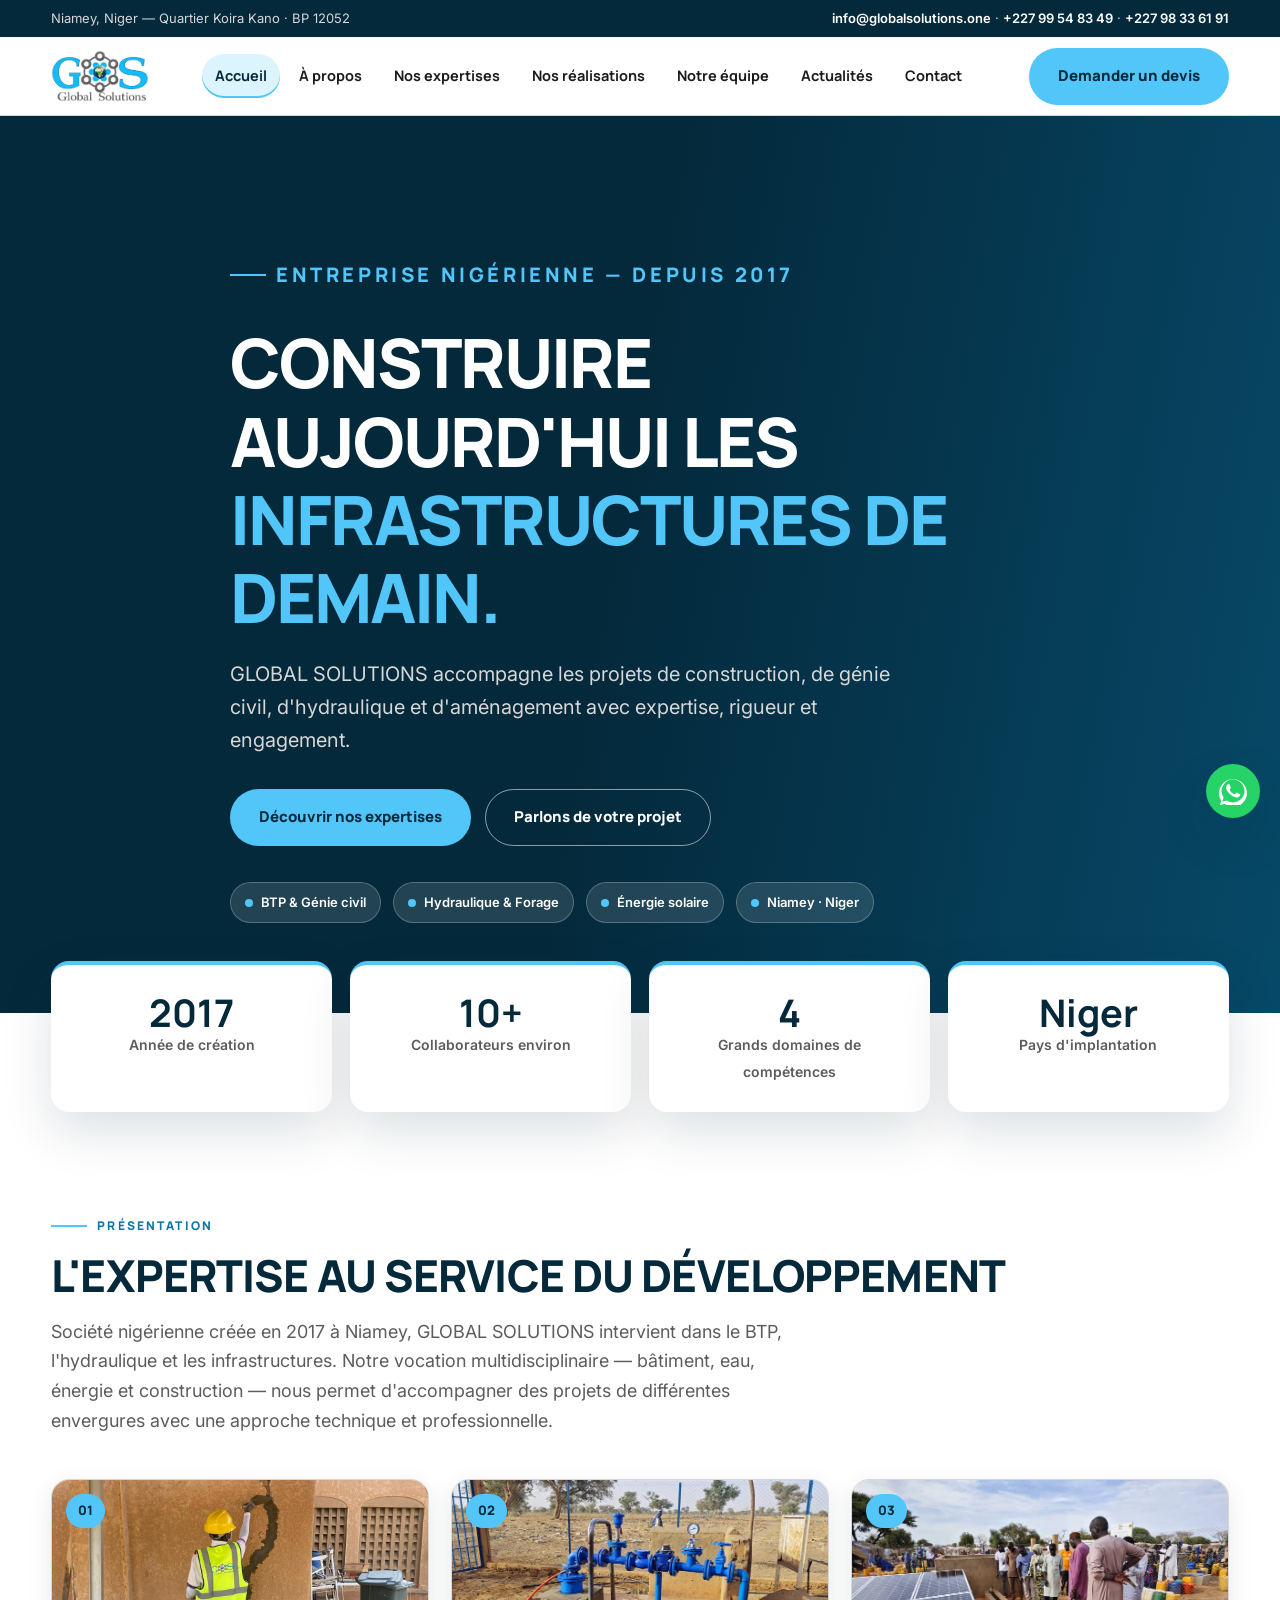
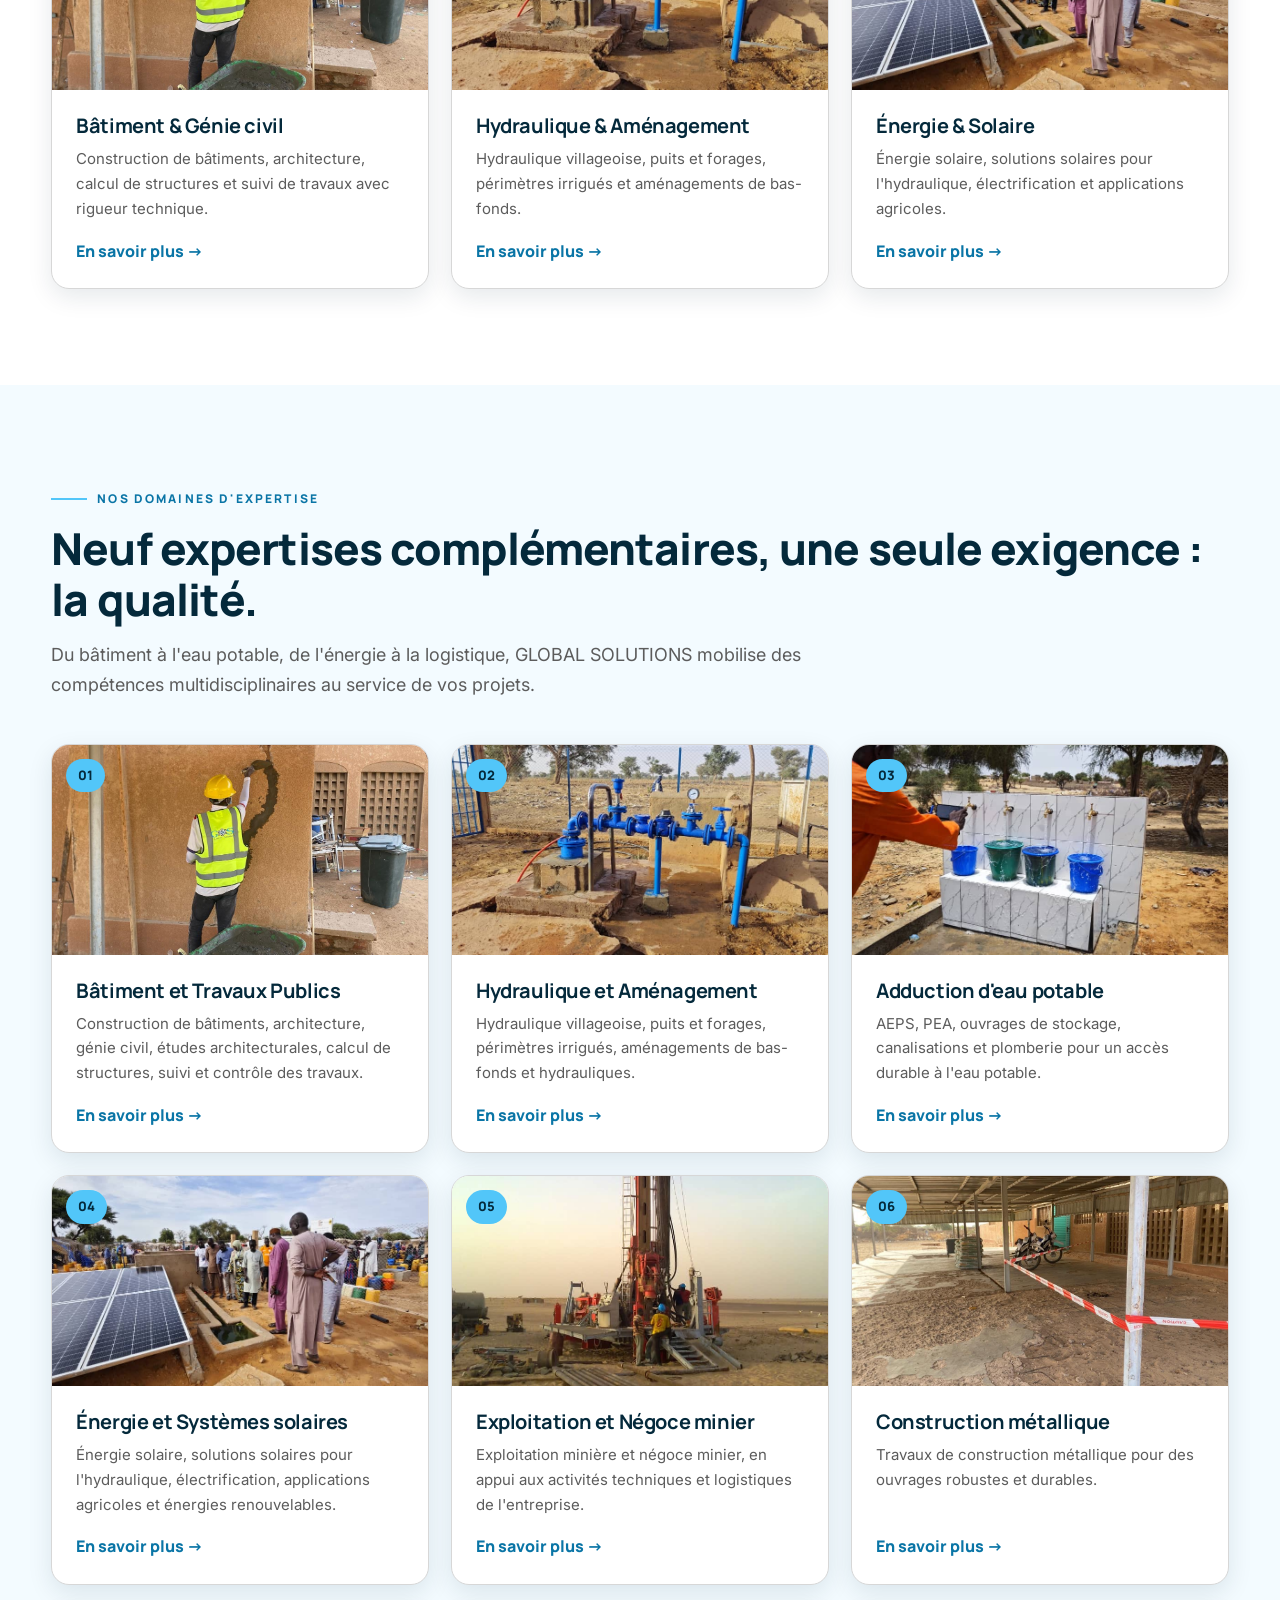
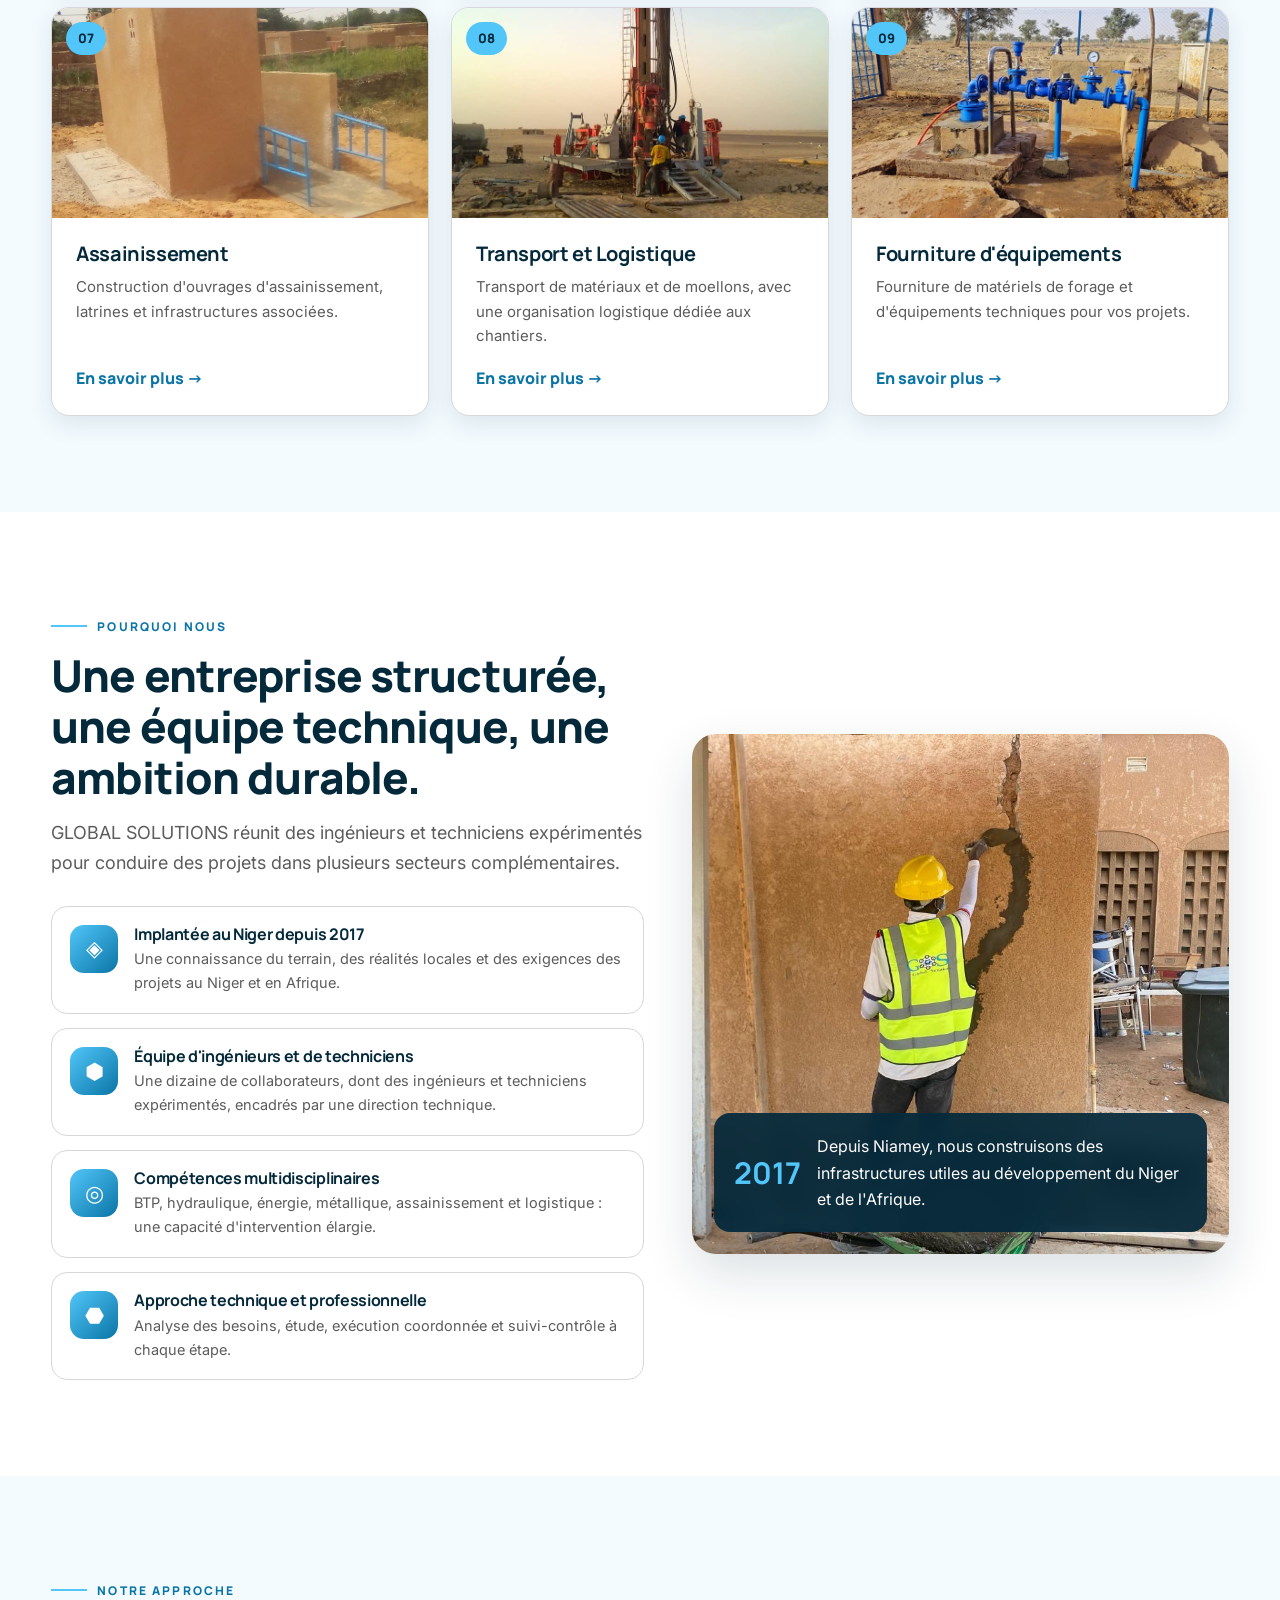
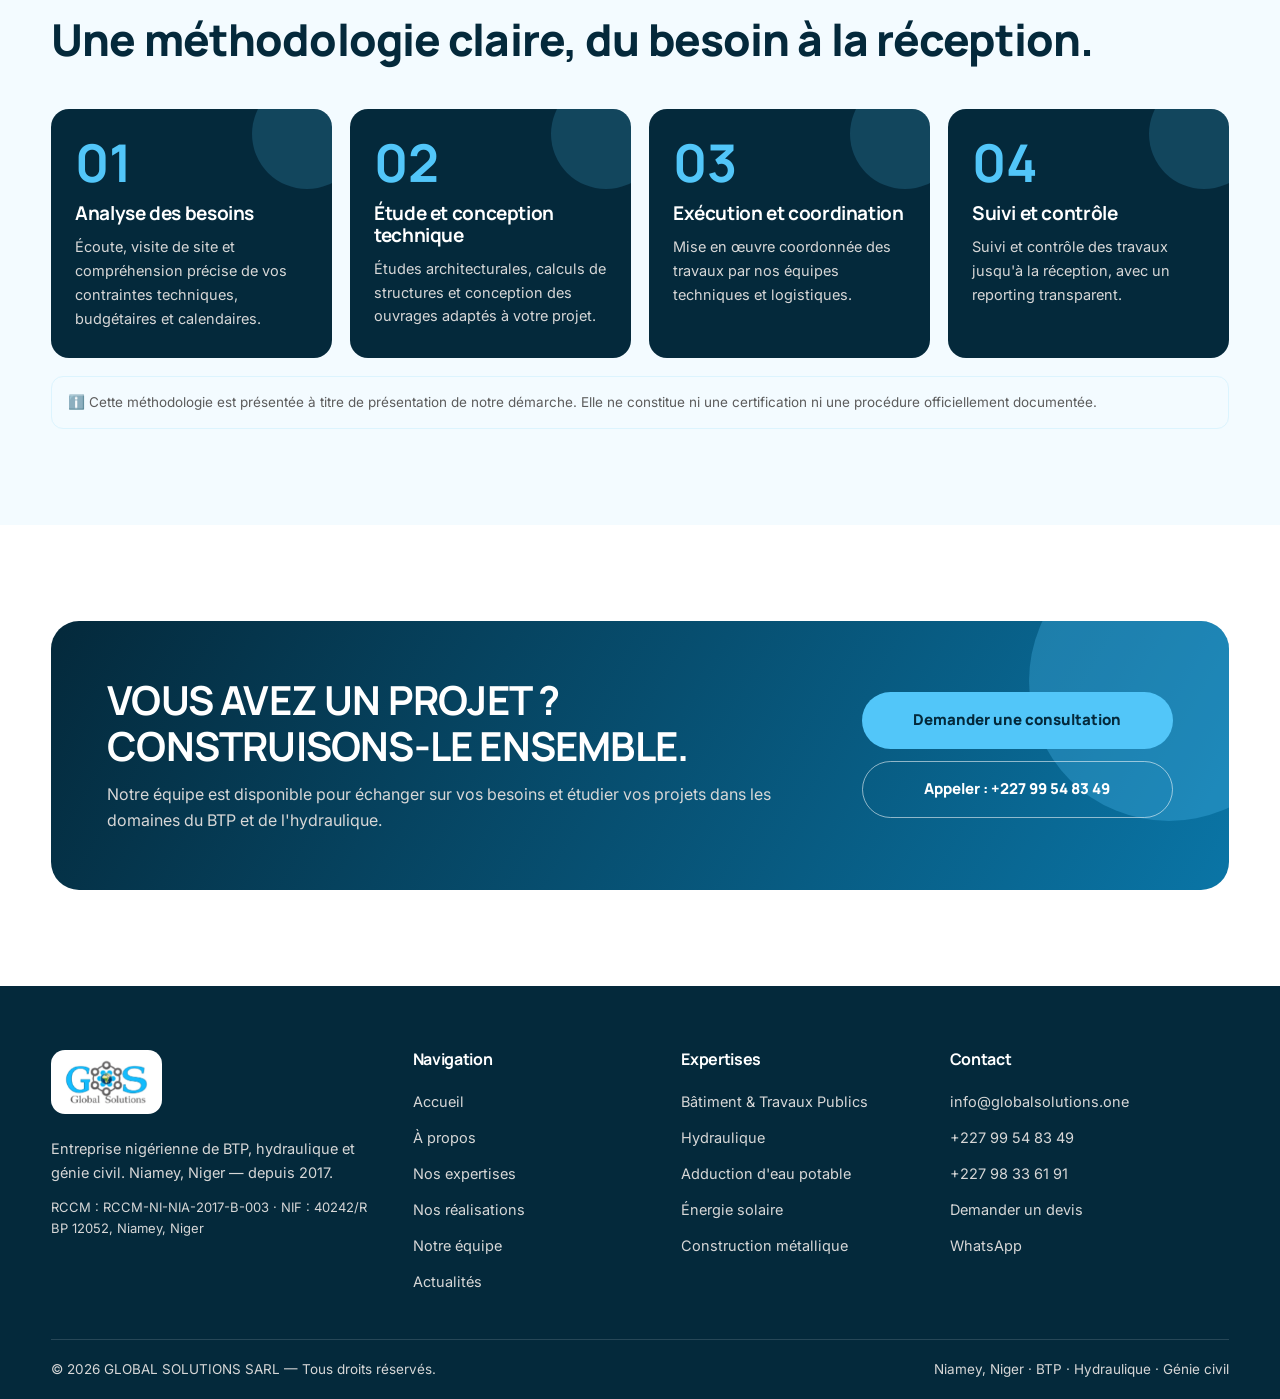
==== commit 664a914e: "En-tête : supprimer l'écriture à côté du logo - Retire le bloc .logo-text (GLOBAL SOLUTIONS / BTP · " ====
--- a/index.html
+++ b/index.html
@@ -30,7 +30,7 @@
 <body>
 <div class="topbar"><div class="container"><span>Niamey, Niger — Quartier Koira Kano · BP 12052</span><span><a href="mailto:info@globalsolutions.one">info@globalsolutions.one</a> · <a href="tel:+22799548349">+227 99 54 83 49</a> · <a href="tel:+22798336191">+227 98 33 61 91</a></span></div></div>
 <header class="header"><div class="container header-inner">
-<a class="logo" href="index.html"><img src="assets/logos/logo.jpg" alt="Logo GLOBAL SOLUTIONS"><span class="logo-text"><strong>GLOBAL SOLUTIONS</strong><span>BTP · Hydraulique · Génie Civil</span></span></a>
+<a class="logo" href="index.html"><img src="assets/logos/logo.jpg" alt="Logo GLOBAL SOLUTIONS"></a>
 <nav class="nav" aria-label="Navigation principale">
 <a href="index.html" class="active">Accueil</a><a href="a-propos.html">À propos</a><a href="expertises.html">Nos expertises</a><a href="realisations.html">Nos réalisations</a><a href="equipe.html">Notre équipe</a><a href="actualites.html">Actualités</a><a href="contact.html">Contact</a>
 </nav>
--- a/css/style.css
+++ b/css/style.css
@@ -65,9 +65,6 @@
 .header-inner{display:flex;align-items:center;justify-content:space-between;gap:20px;height:var(--header-h)}
 .logo{display:flex;align-items:center;gap:12px}
 .logo img{height:52px;width:auto;object-fit:contain;mix-blend-mode:multiply}
-.logo-text{line-height:1.05}
-.logo-text strong{font-family:var(--font-title);font-size:19px;color:var(--navy);letter-spacing:.02em;display:block}
-.logo-text span{font-size:11px;letter-spacing:.22em;text-transform:uppercase;color:var(--sky-dark);font-weight:800}
 .nav{display:flex;align-items:center;gap:6px}
 .nav a{font-family:var(--font-title);font-weight:700;font-size:14.5px;color:var(--grey-dark);padding:10px 13px;border-radius:999px;transition:.2s}
 .nav a:hover{color:var(--sky-dark);background:var(--sky-mist)}
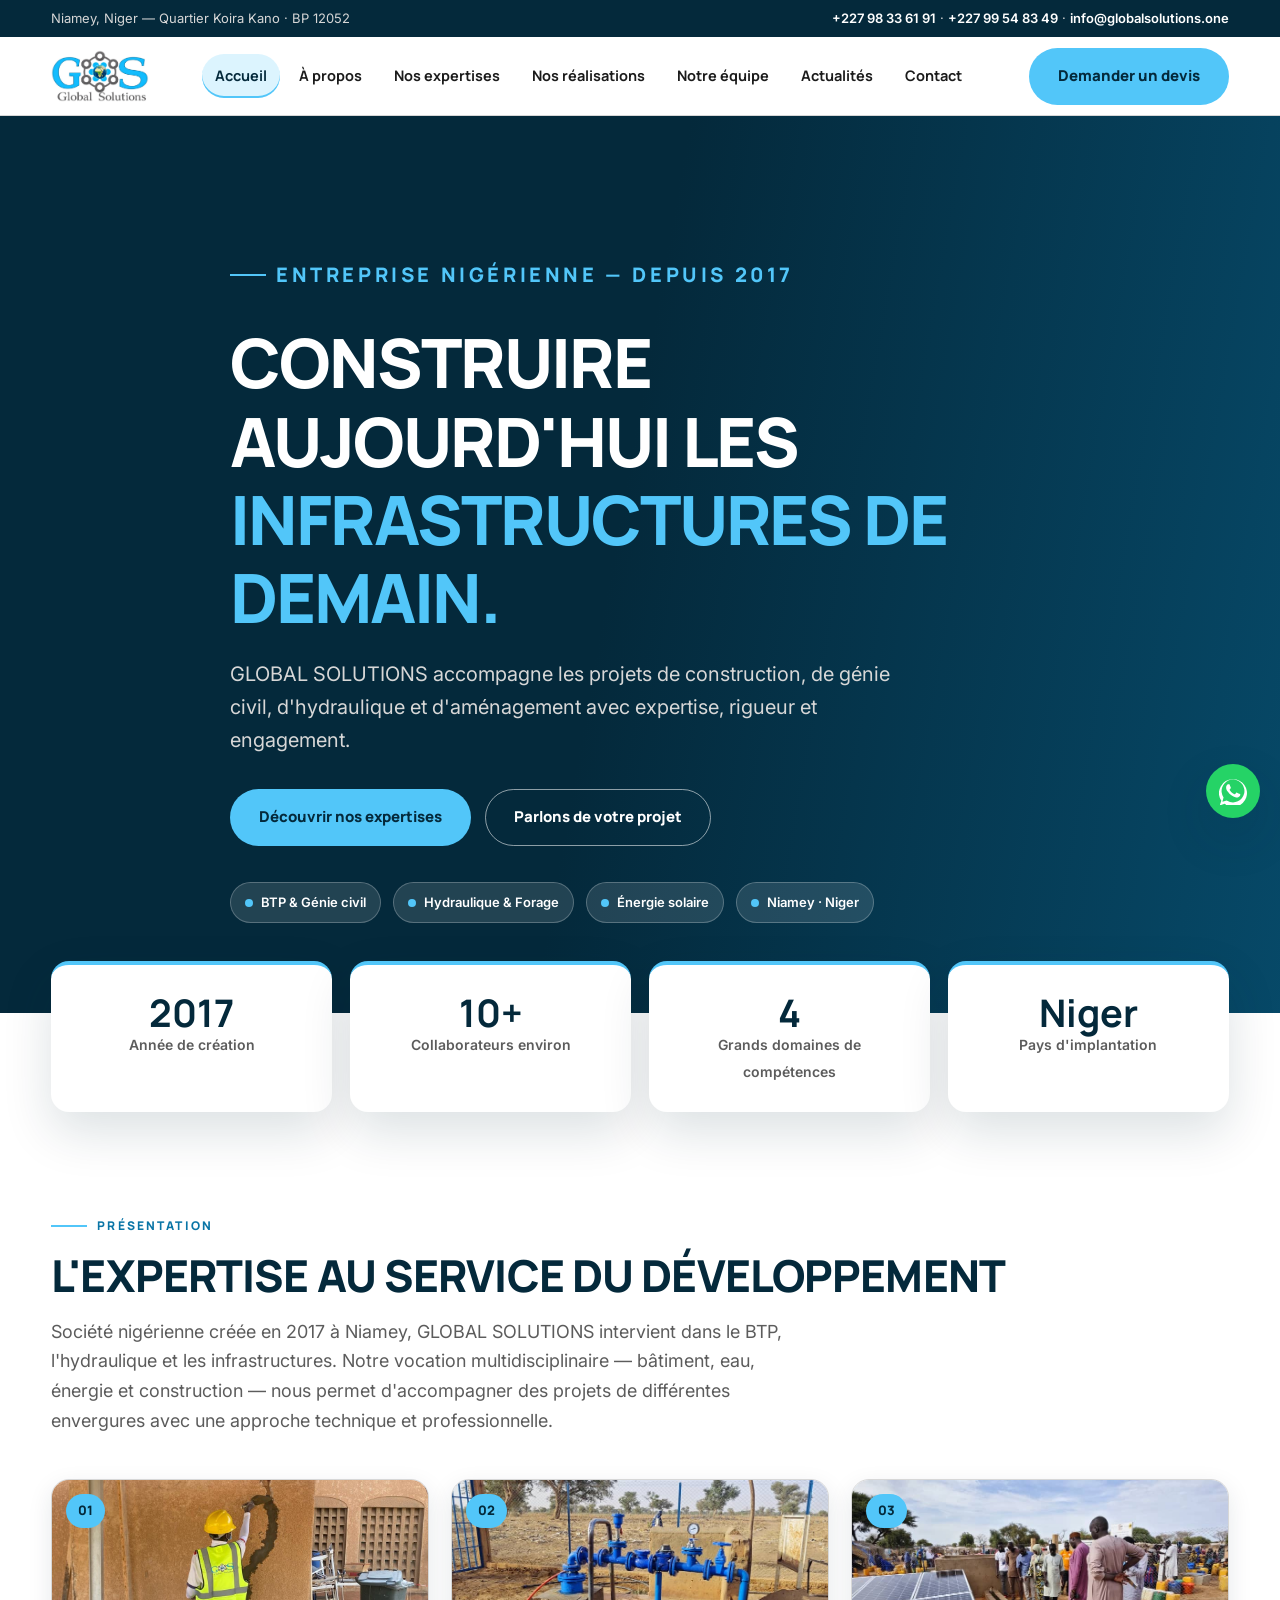
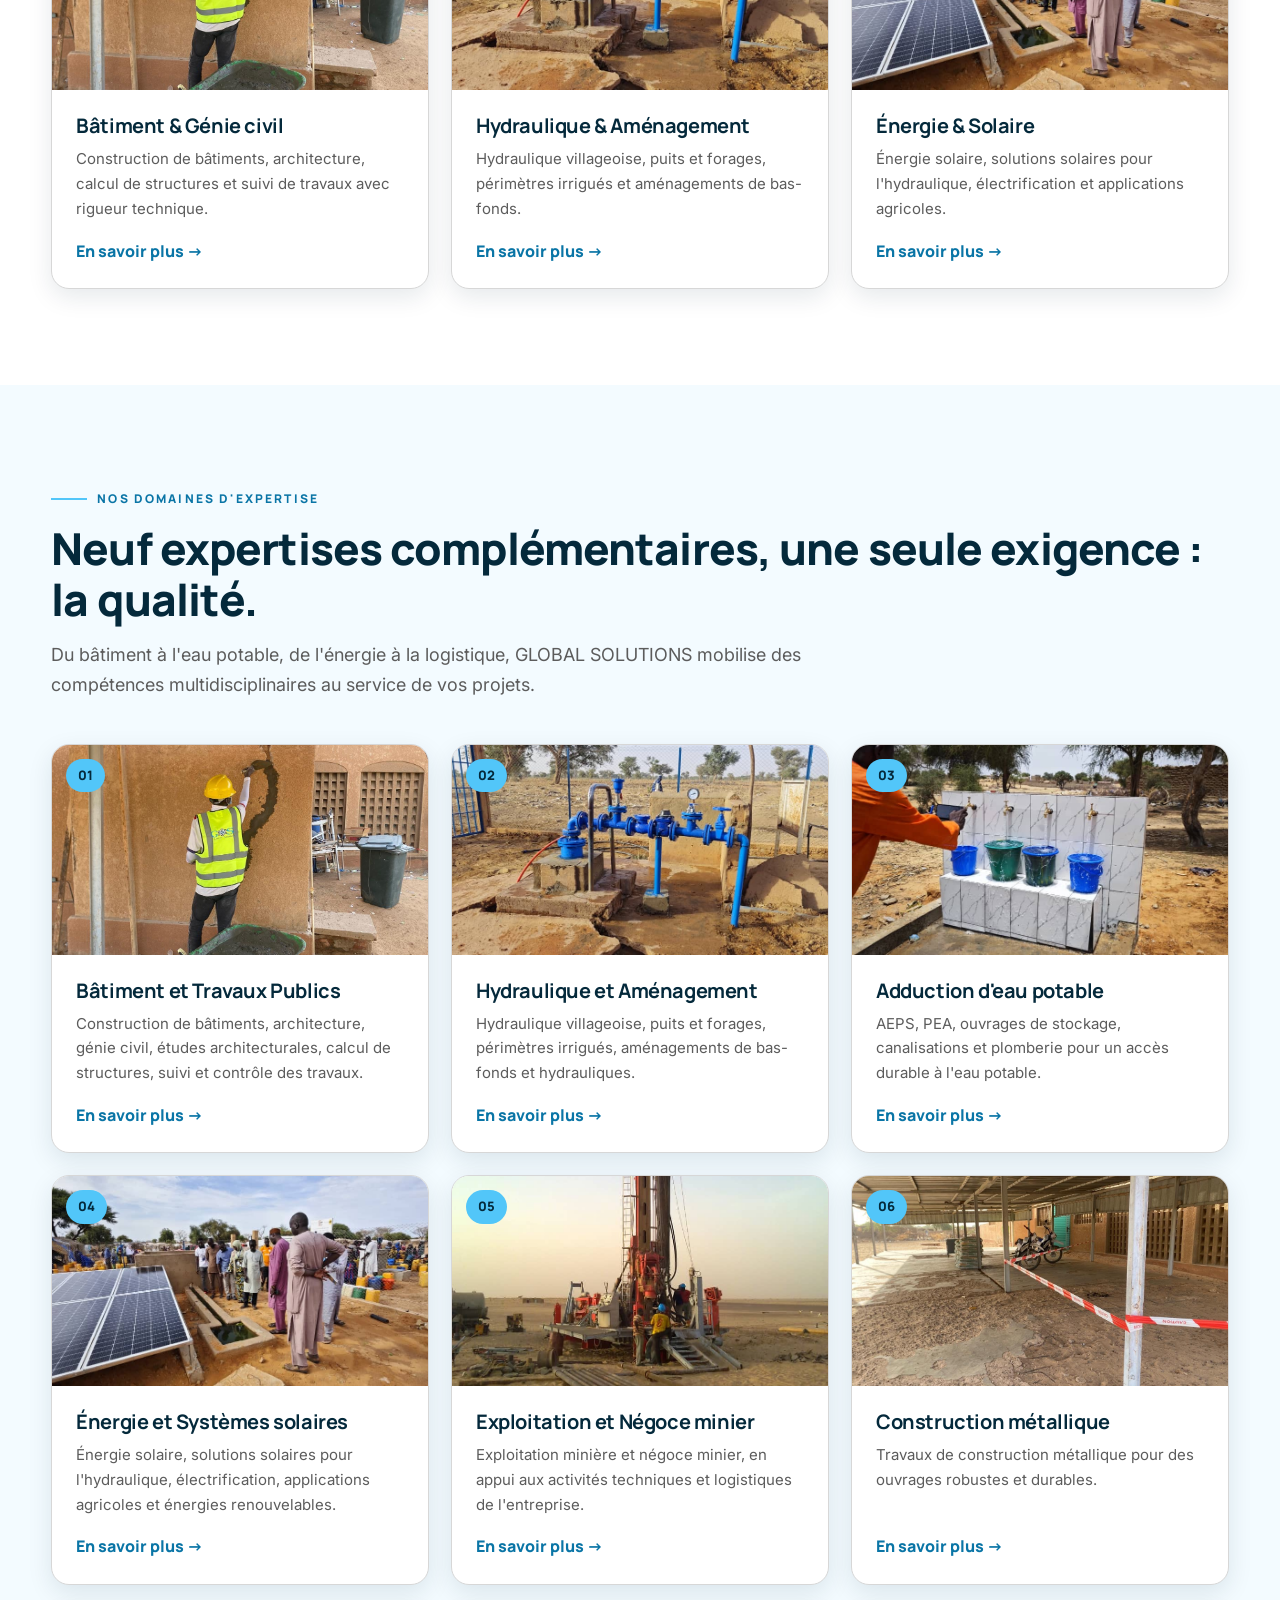
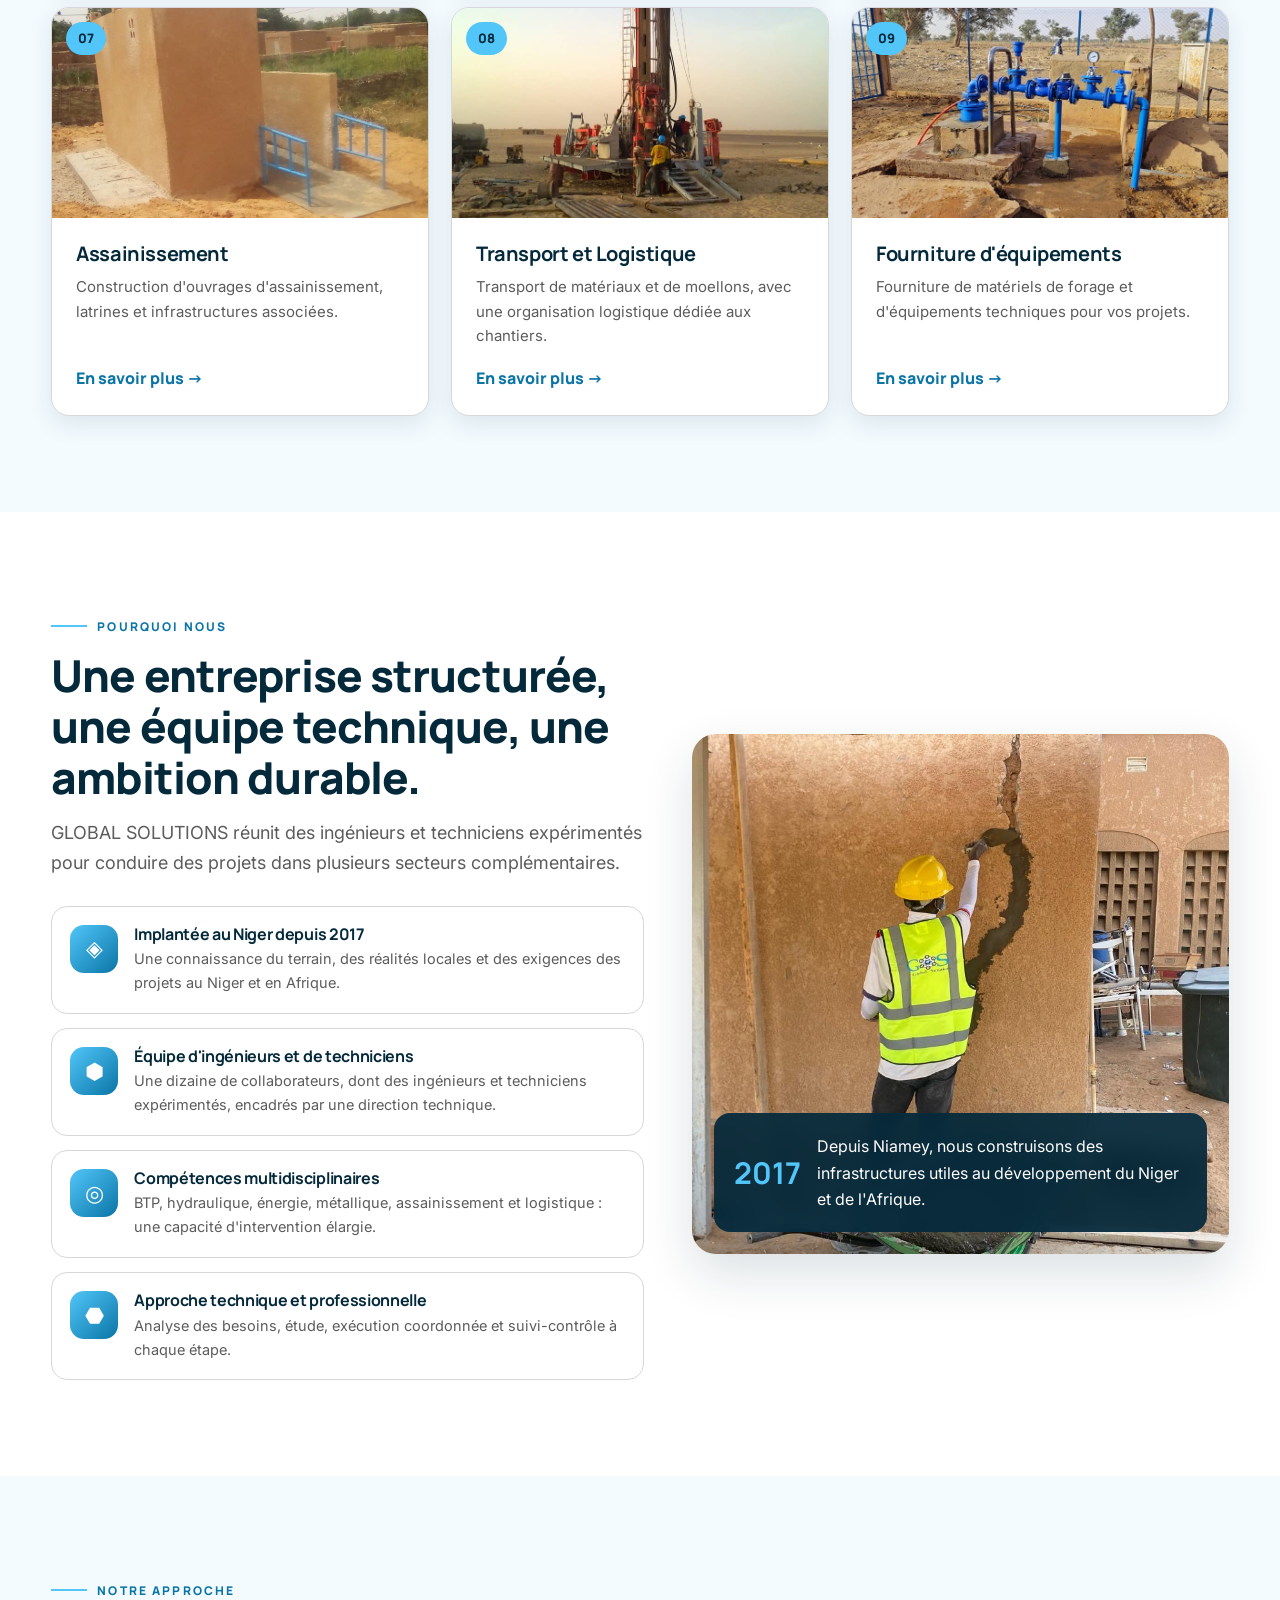
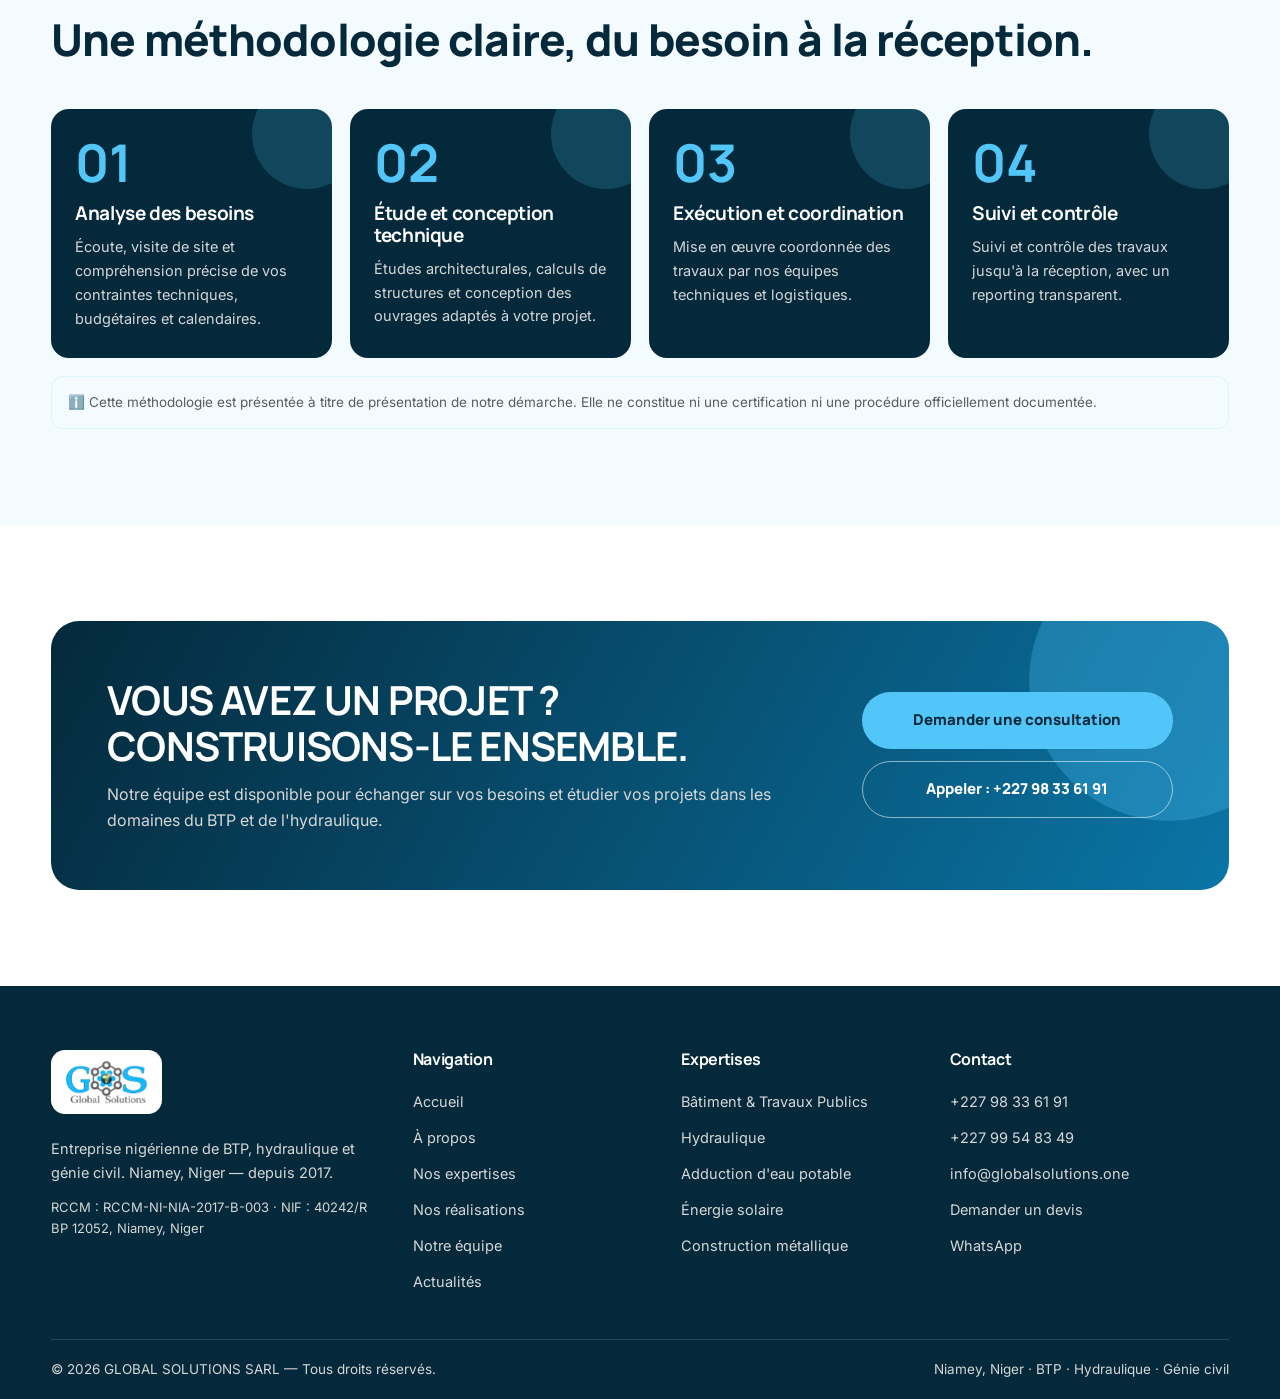
==== commit f4ef49e4: "Coordonnées : mettre +227 98 33 61 91 en numéro principal partout - En-tête (7 pages) : le numéro pr" ====
--- a/index.html
+++ b/index.html
@@ -24,11 +24,11 @@
 <link rel="stylesheet" href="css/responsive.css">
 <link rel="stylesheet" href="css/animations.css">
 <script type="application/ld+json">
-{"@context":"https://schema.org","@type":"Organization","name":"GLOBAL SOLUTIONS","legalName":"GLOBAL SOLUTIONS SARL","url":"https://globalsolutions.one","email":"info@globalsolutions.one","telephone":"+22799548349","foundingDate":"2017","address":{"@type":"PostalAddress","addressLocality":"Niamey","addressCountry":"NE","postOfficeBoxNumber":"BP 12052"},"sameAs":[],"knowsAbout":["BTP","Hydraulique","Génie civil","Adduction d'eau potable","Énergie solaire"]}
+{"@context":"https://schema.org","@type":"Organization","name":"GLOBAL SOLUTIONS","legalName":"GLOBAL SOLUTIONS SARL","url":"https://globalsolutions.one","email":"info@globalsolutions.one","telephone":"+22798336191","foundingDate":"2017","address":{"@type":"PostalAddress","addressLocality":"Niamey","addressCountry":"NE","postOfficeBoxNumber":"BP 12052"},"sameAs":[],"knowsAbout":["BTP","Hydraulique","Génie civil","Adduction d'eau potable","Énergie solaire"]}
 </script>
 </head>
 <body>
-<div class="topbar"><div class="container"><span>Niamey, Niger — Quartier Koira Kano · BP 12052</span><span><a href="mailto:info@globalsolutions.one">info@globalsolutions.one</a> · <a href="tel:+22799548349">+227 99 54 83 49</a> · <a href="tel:+22798336191">+227 98 33 61 91</a></span></div></div>
+<div class="topbar"><div class="container"><span>Niamey, Niger — Quartier Koira Kano · BP 12052</span><span><a href="tel:+22798336191">+227 98 33 61 91</a> · <a href="tel:+22799548349">+227 99 54 83 49</a> · <a href="mailto:info@globalsolutions.one">info@globalsolutions.one</a></span></div></div>
 <header class="header"><div class="container header-inner">
 <a class="logo" href="index.html"><img src="assets/logos/logo.jpg" alt="Logo GLOBAL SOLUTIONS"></a>
 <nav class="nav" aria-label="Navigation principale">
@@ -123,7 +123,7 @@
 
 <section class="section reveal">
 <div class="container">
-<div class="cta"><div><h2 data-content="accueil.cta_titre">VOUS AVEZ UN PROJET ? CONSTRUISONS-LE ENSEMBLE.</h2><p data-content="accueil.cta_texte">Notre équipe est disponible pour échanger sur vos besoins et étudier vos projets dans les domaines du BTP et de l'hydraulique.</p></div><div style="display:flex;flex-direction:column;gap:12px;position:relative;z-index:1"><a class="btn btn-primary" href="contact.html">Demander une consultation</a><a class="btn btn-outline" href="tel:+22799548349">Appeler : +227 99 54 83 49</a></div></div>
+<div class="cta"><div><h2 data-content="accueil.cta_titre">VOUS AVEZ UN PROJET ? CONSTRUISONS-LE ENSEMBLE.</h2><p data-content="accueil.cta_texte">Notre équipe est disponible pour échanger sur vos besoins et étudier vos projets dans les domaines du BTP et de l'hydraulique.</p></div><div style="display:flex;flex-direction:column;gap:12px;position:relative;z-index:1"><a class="btn btn-primary" href="contact.html">Demander une consultation</a><a class="btn btn-outline" href="tel:+22798336191">Appeler : +227 98 33 61 91</a></div></div>
 </div>
 </section>
 
@@ -132,7 +132,7 @@
 <div><span class="footer-logo"><img src="assets/logos/logo.jpg" alt="GLOBAL SOLUTIONS"></span><p style="font-size:14.5px">Entreprise nigérienne de BTP, hydraulique et génie civil. Niamey, Niger — depuis 2017.</p><p style="font-size:13px;margin-top:12px">RCCM : RCCM-NI-NIA-2017-B-003 · NIF : 40242/R<br>BP 12052, Niamey, Niger</p></div>
 <div><h4>Navigation</h4><a href="index.html">Accueil</a><a href="a-propos.html">À propos</a><a href="expertises.html">Nos expertises</a><a href="realisations.html">Nos réalisations</a><a href="equipe.html">Notre équipe</a><a href="actualites.html">Actualités</a></div>
 <div><h4>Expertises</h4><a href="expertises.html#btp">Bâtiment & Travaux Publics</a><a href="expertises.html#hydraulique">Hydraulique</a><a href="expertises.html#aeps">Adduction d'eau potable</a><a href="expertises.html#energie">Énergie solaire</a><a href="expertises.html#metal">Construction métallique</a></div>
-<div><h4>Contact</h4><a href="mailto:info@globalsolutions.one">info@globalsolutions.one</a><a href="tel:+22799548349">+227 99 54 83 49</a><a href="tel:+22798336191">+227 98 33 61 91</a><a href="contact.html">Demander un devis</a><a href="https://wa.me/22799548349" target="_blank" rel="noopener">WhatsApp</a></div>
+<div><h4>Contact</h4><a href="tel:+22798336191">+227 98 33 61 91</a><a href="tel:+22799548349">+227 99 54 83 49</a><a href="mailto:info@globalsolutions.one">info@globalsolutions.one</a><a href="contact.html">Demander un devis</a><a href="https://wa.me/22799548349" target="_blank" rel="noopener">WhatsApp</a></div>
 </div>
 <div class="footer-bottom"><span>© <span id="year">2026</span> GLOBAL SOLUTIONS SARL — Tous droits réservés.</span><span>Niamey, Niger · BTP · Hydraulique · Génie civil</span></div>
 </div></footer>
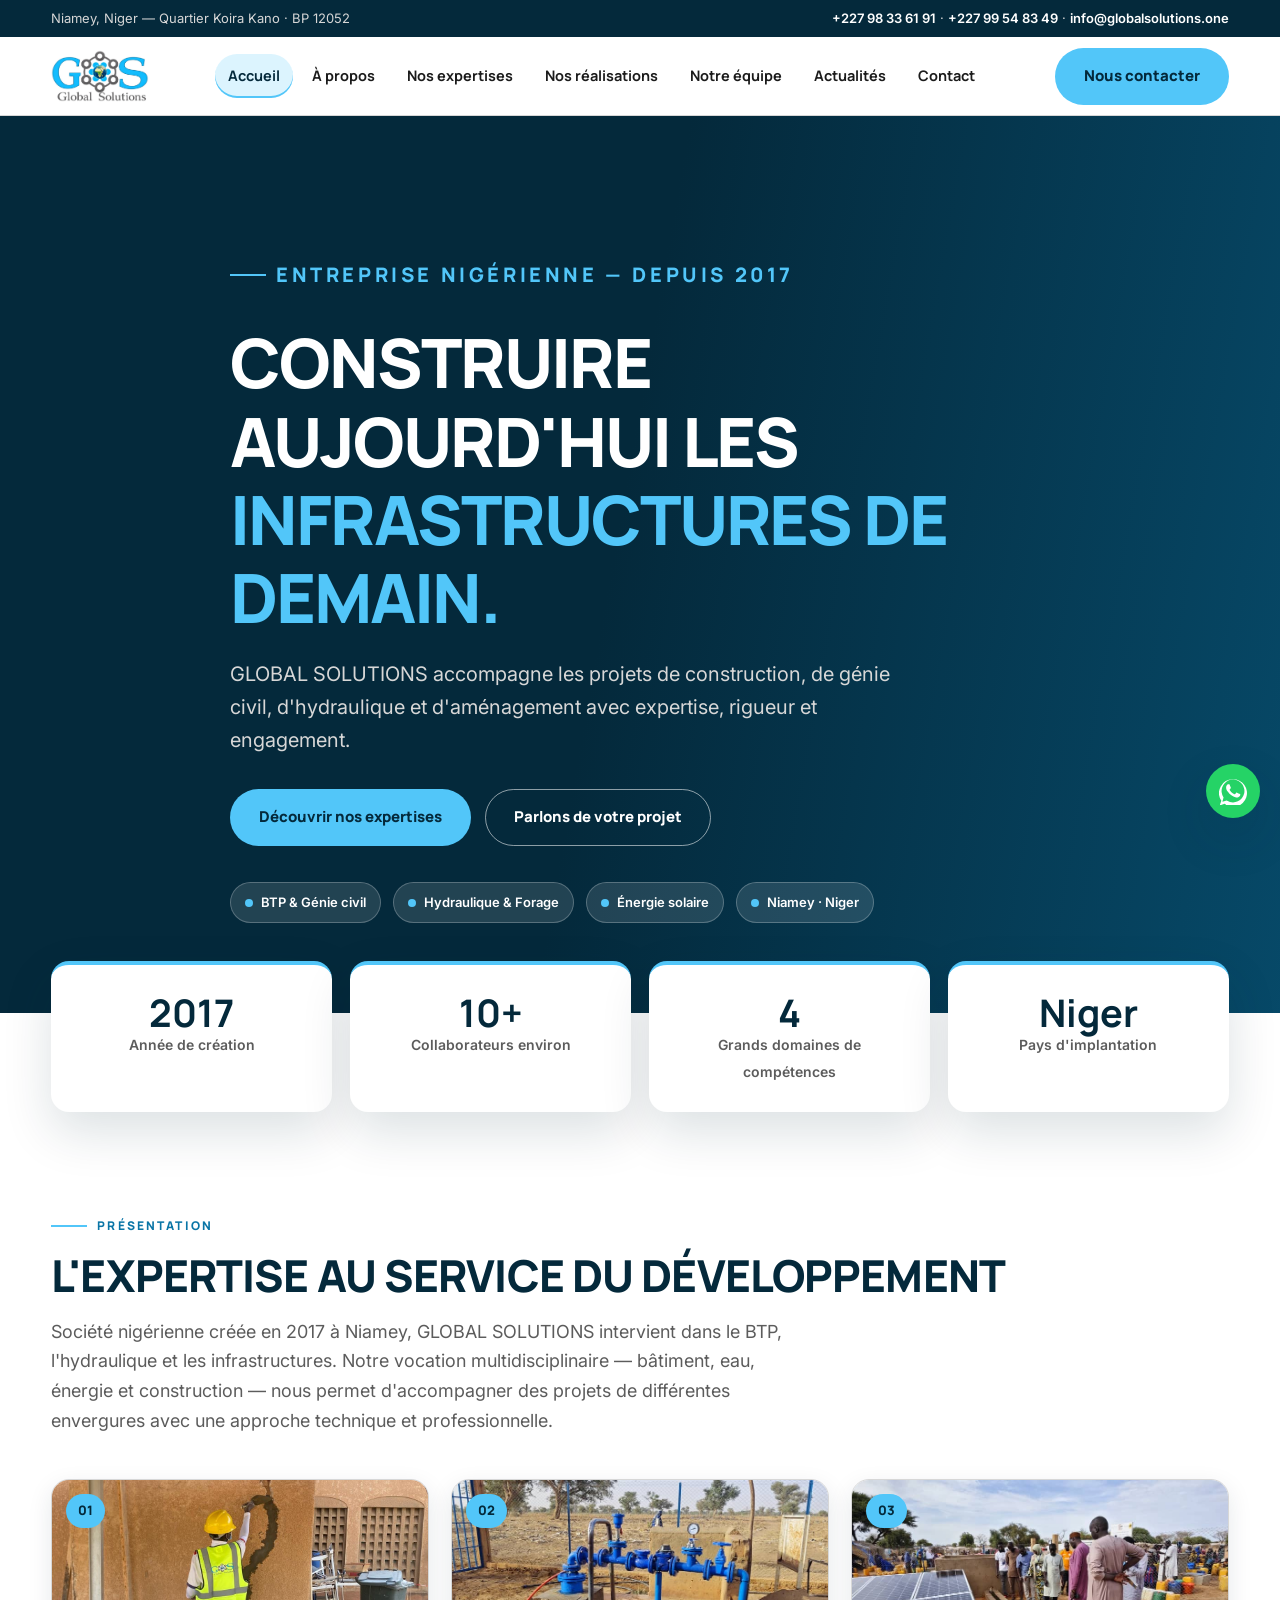
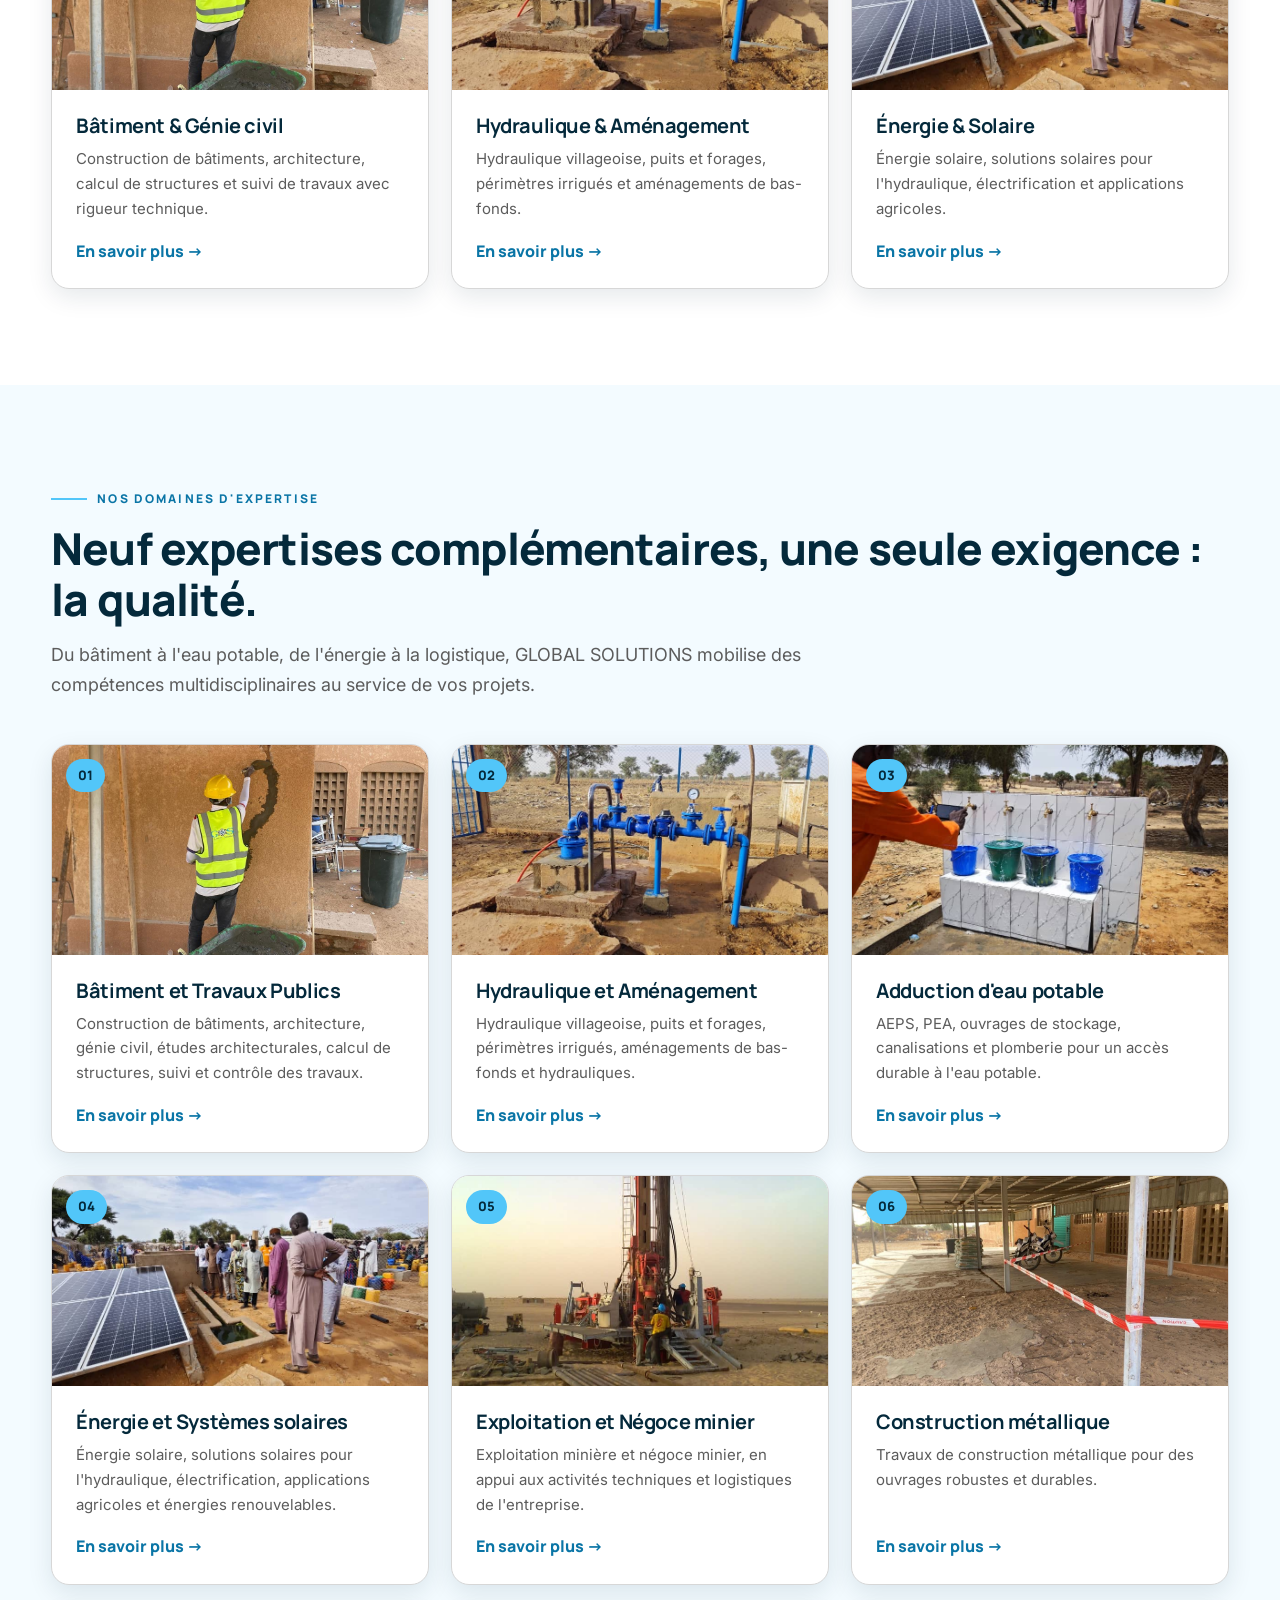
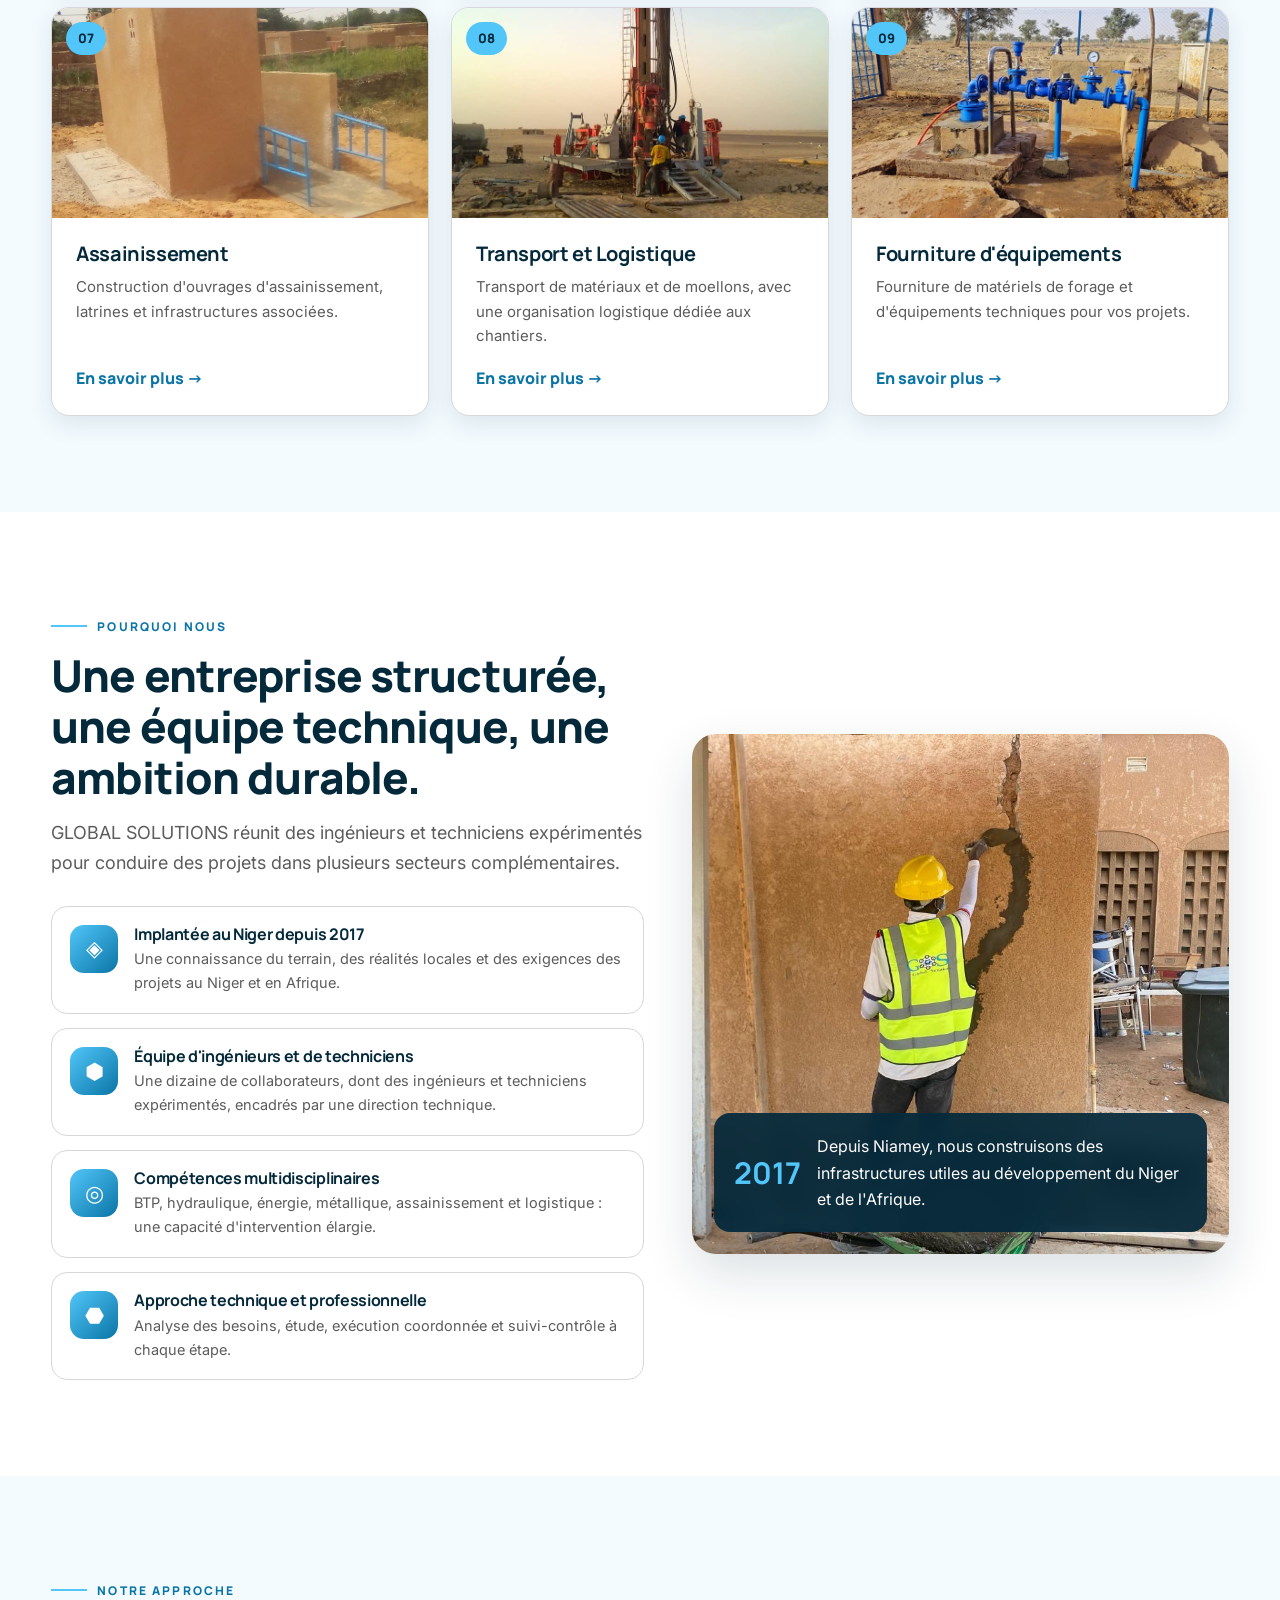
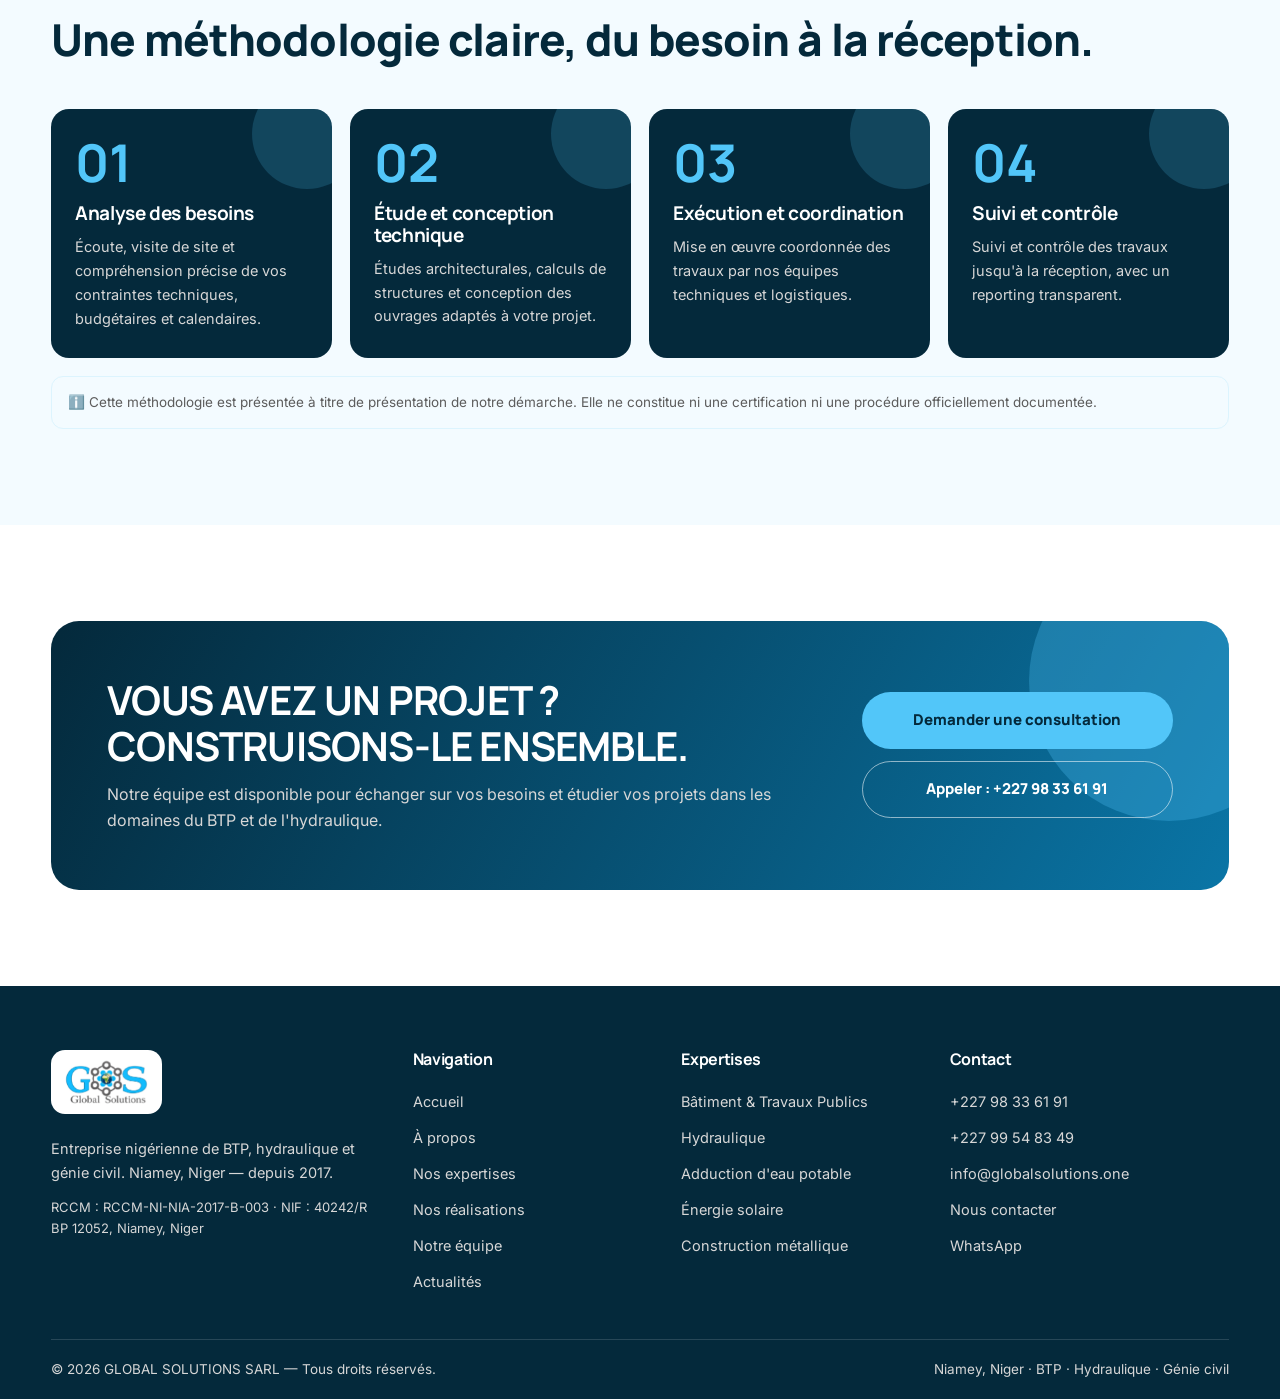
==== commit edf616cb: "Remplacer « Demander un devis » par « Nous contacter » partout Activité orientée appels d'offres et " ====
--- a/index.html
+++ b/index.html
@@ -34,9 +34,9 @@
 <nav class="nav" aria-label="Navigation principale">
 <a href="index.html" class="active">Accueil</a><a href="a-propos.html">À propos</a><a href="expertises.html">Nos expertises</a><a href="realisations.html">Nos réalisations</a><a href="equipe.html">Notre équipe</a><a href="actualites.html">Actualités</a><a href="contact.html">Contact</a>
 </nav>
-<div class="header-cta"><a class="btn btn-primary" href="contact.html">Demander un devis</a><button class="burger" aria-label="Ouvrir le menu" aria-expanded="false"><span></span><span></span><span></span></button></div>
+<div class="header-cta"><a class="btn btn-primary" href="contact.html">Nous contacter</a><button class="burger" aria-label="Ouvrir le menu" aria-expanded="false"><span></span><span></span><span></span></button></div>
 </div>
-<div class="mobile-menu"><a href="index.html">Accueil</a><a href="a-propos.html">À propos</a><a href="expertises.html">Nos expertises</a><a href="realisations.html">Nos réalisations</a><a href="equipe.html">Notre équipe</a><a href="actualites.html">Actualités</a><a href="contact.html">Contact</a><a href="contact.html" class="devis">Demander un devis →</a></div>
+<div class="mobile-menu"><a href="index.html">Accueil</a><a href="a-propos.html">À propos</a><a href="expertises.html">Nos expertises</a><a href="realisations.html">Nos réalisations</a><a href="equipe.html">Notre équipe</a><a href="actualites.html">Actualités</a><a href="contact.html">Contact</a><a href="contact.html" class="mobile-cta">Nous contacter →</a></div>
 </header>
 
 <section class="hero">
@@ -132,7 +132,7 @@
 <div><span class="footer-logo"><img src="assets/logos/logo.jpg" alt="GLOBAL SOLUTIONS"></span><p style="font-size:14.5px">Entreprise nigérienne de BTP, hydraulique et génie civil. Niamey, Niger — depuis 2017.</p><p style="font-size:13px;margin-top:12px">RCCM : RCCM-NI-NIA-2017-B-003 · NIF : 40242/R<br>BP 12052, Niamey, Niger</p></div>
 <div><h4>Navigation</h4><a href="index.html">Accueil</a><a href="a-propos.html">À propos</a><a href="expertises.html">Nos expertises</a><a href="realisations.html">Nos réalisations</a><a href="equipe.html">Notre équipe</a><a href="actualites.html">Actualités</a></div>
 <div><h4>Expertises</h4><a href="expertises.html#btp">Bâtiment & Travaux Publics</a><a href="expertises.html#hydraulique">Hydraulique</a><a href="expertises.html#aeps">Adduction d'eau potable</a><a href="expertises.html#energie">Énergie solaire</a><a href="expertises.html#metal">Construction métallique</a></div>
-<div><h4>Contact</h4><a href="tel:+22798336191">+227 98 33 61 91</a><a href="tel:+22799548349">+227 99 54 83 49</a><a href="mailto:info@globalsolutions.one">info@globalsolutions.one</a><a href="contact.html">Demander un devis</a><a href="https://wa.me/22799548349" target="_blank" rel="noopener">WhatsApp</a></div>
+<div><h4>Contact</h4><a href="tel:+22798336191">+227 98 33 61 91</a><a href="tel:+22799548349">+227 99 54 83 49</a><a href="mailto:info@globalsolutions.one">info@globalsolutions.one</a><a href="contact.html">Nous contacter</a><a href="https://wa.me/22799548349" target="_blank" rel="noopener">WhatsApp</a></div>
 </div>
 <div class="footer-bottom"><span>© <span id="year">2026</span> GLOBAL SOLUTIONS SARL — Tous droits réservés.</span><span>Niamey, Niger · BTP · Hydraulique · Génie civil</span></div>
 </div></footer>
--- a/css/style.css
+++ b/css/style.css
@@ -76,7 +76,7 @@
 .mobile-menu.open{display:block}
 .mobile-menu a{display:block;padding:13px 12px;font-family:var(--font-title);font-weight:700;border-bottom:1px solid var(--grey-light)}
 .mobile-menu a:hover{color:var(--sky-dark)}
-.mobile-menu a.devis{color:var(--sky-dark)}
+.mobile-menu a.mobile-cta{color:var(--sky-dark)}
 /* Hero */
 .hero{position:relative;min-height:88vh;display:flex;align-items:center;color:#fff;overflow:hidden;background:var(--navy)}
 .hero-bg{position:absolute;inset:0}
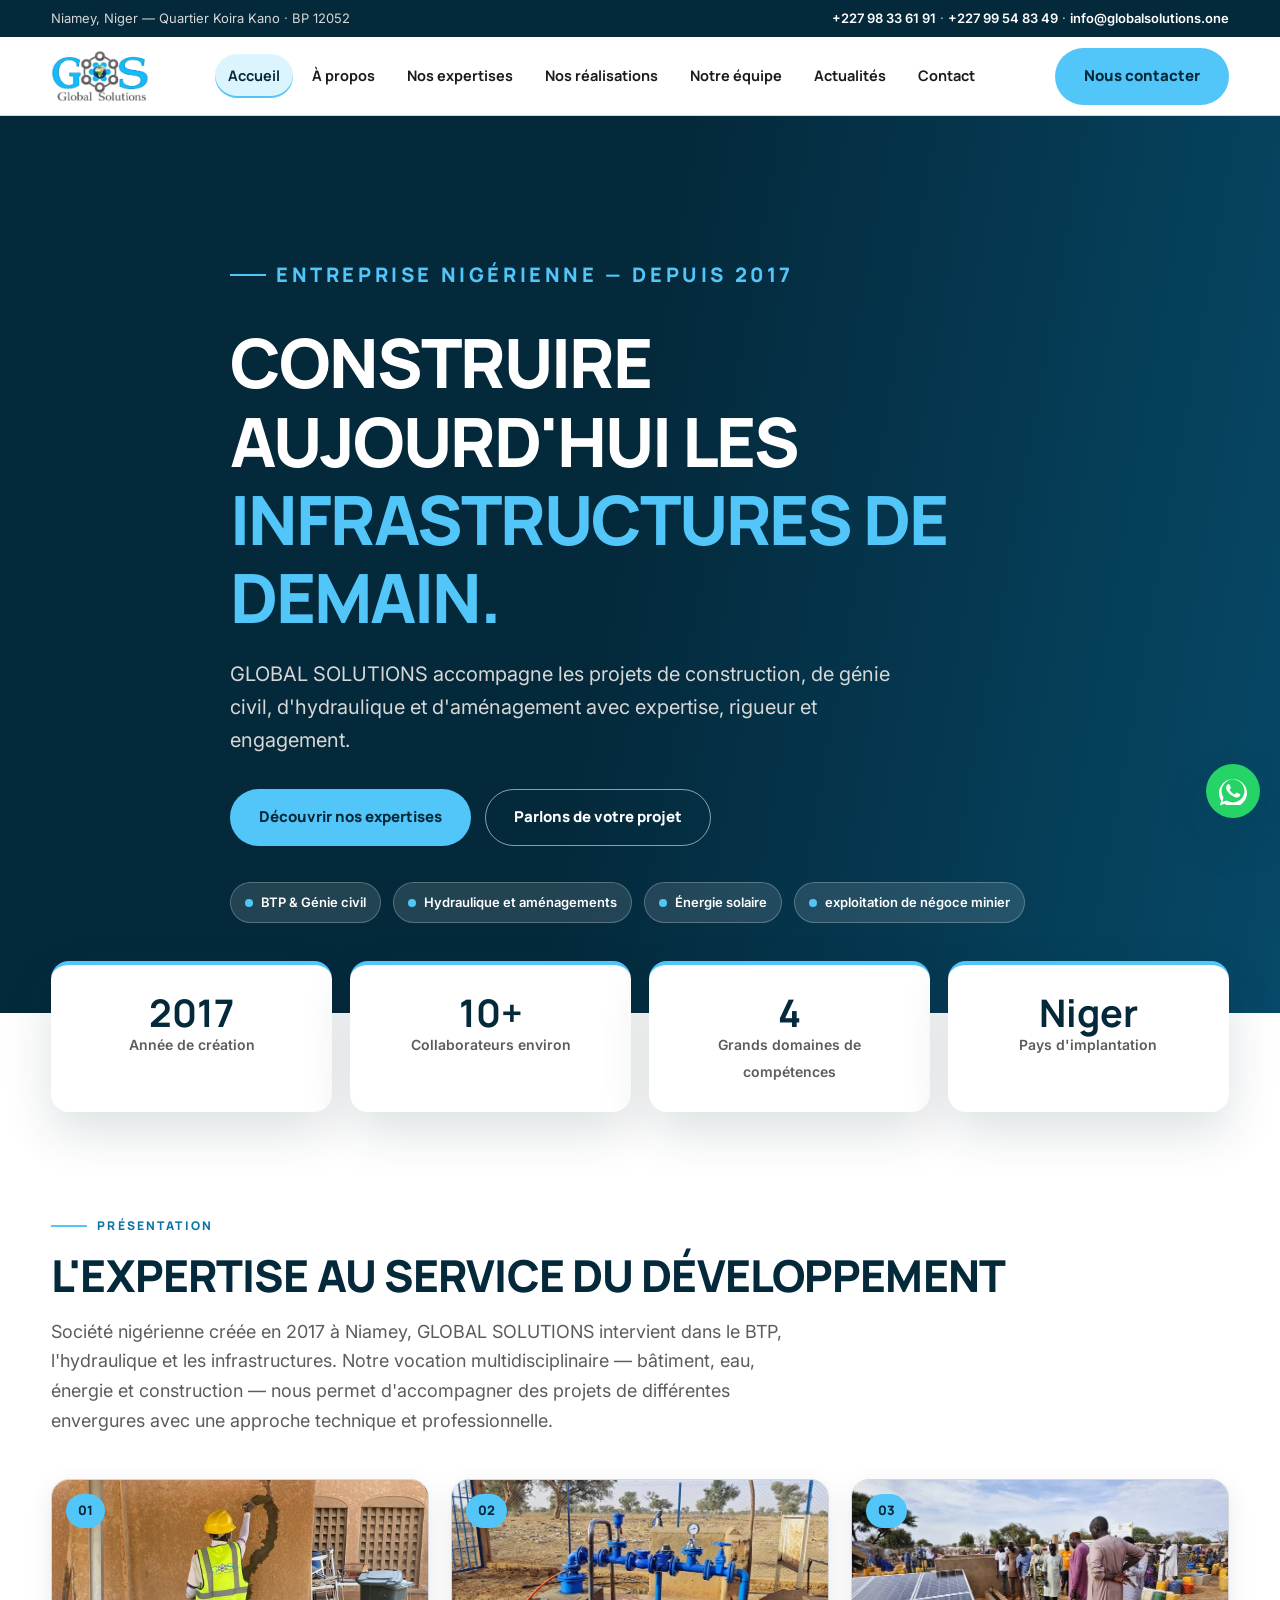
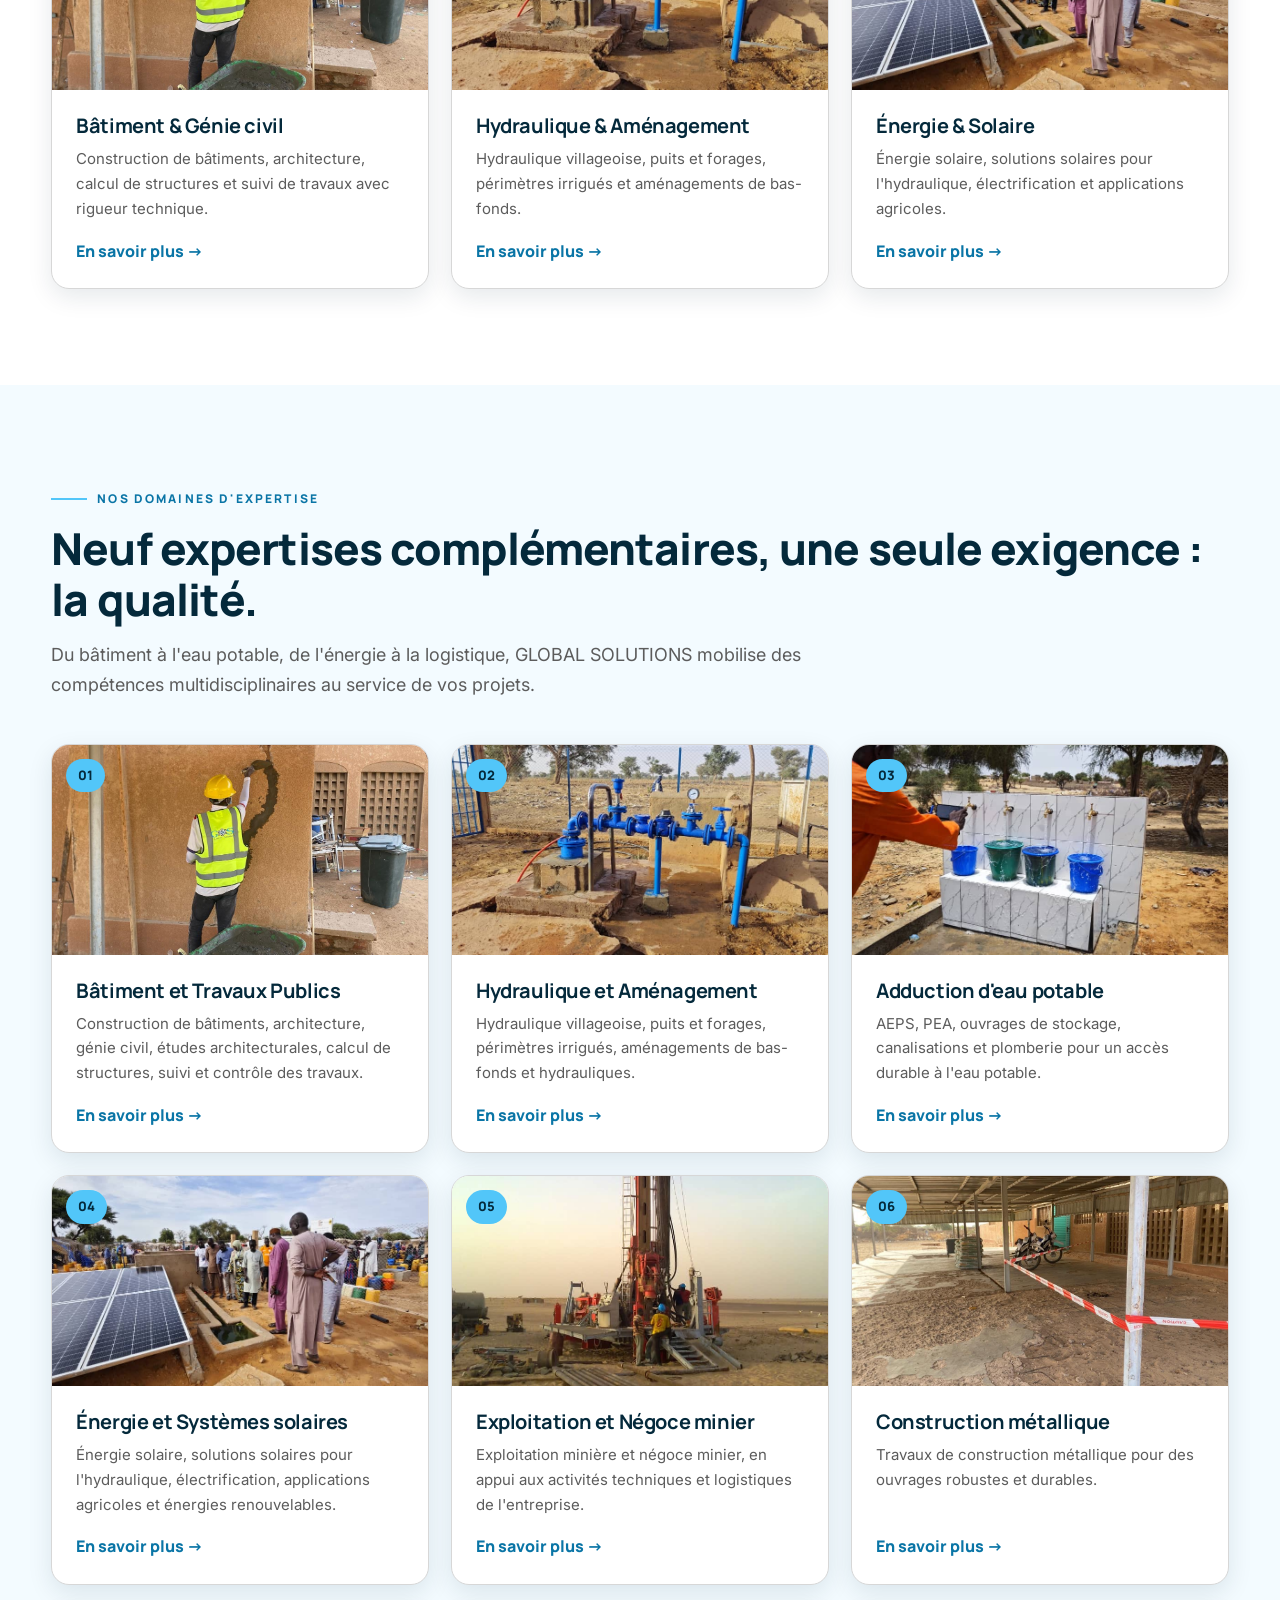
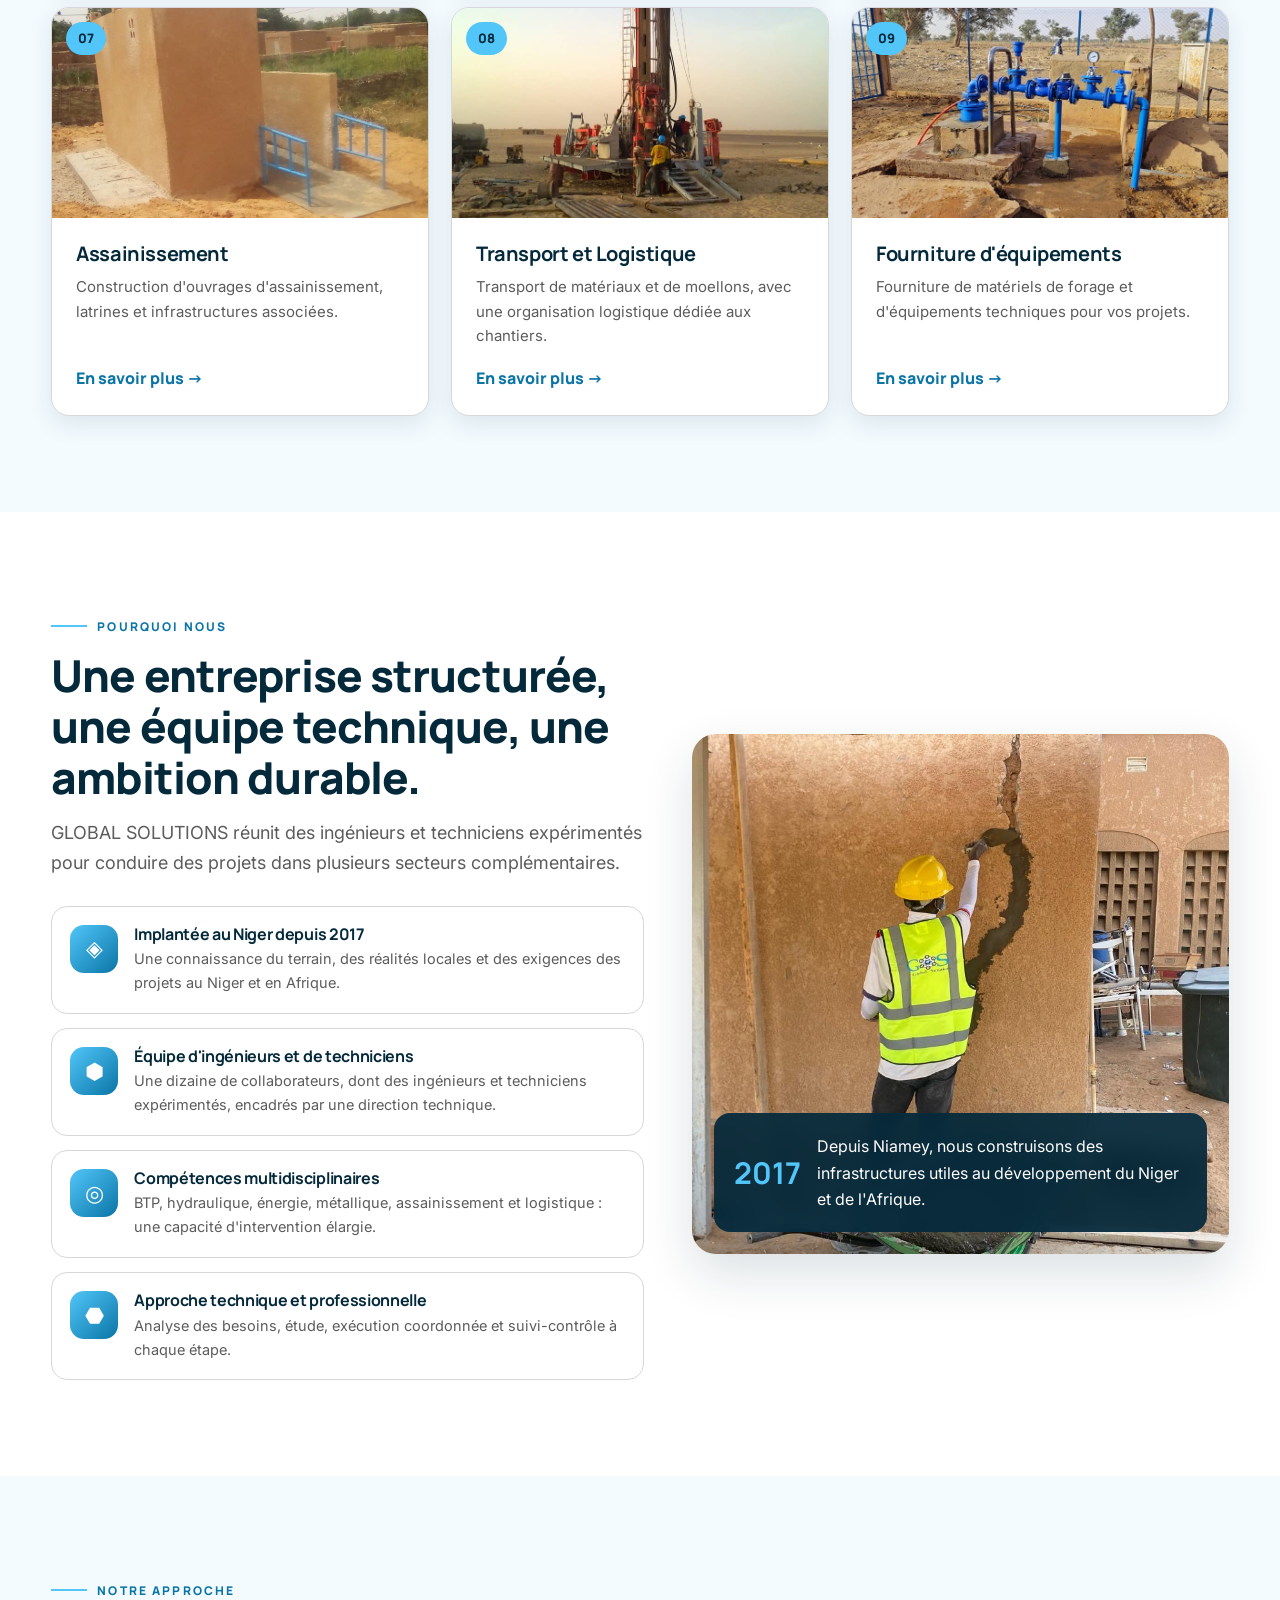
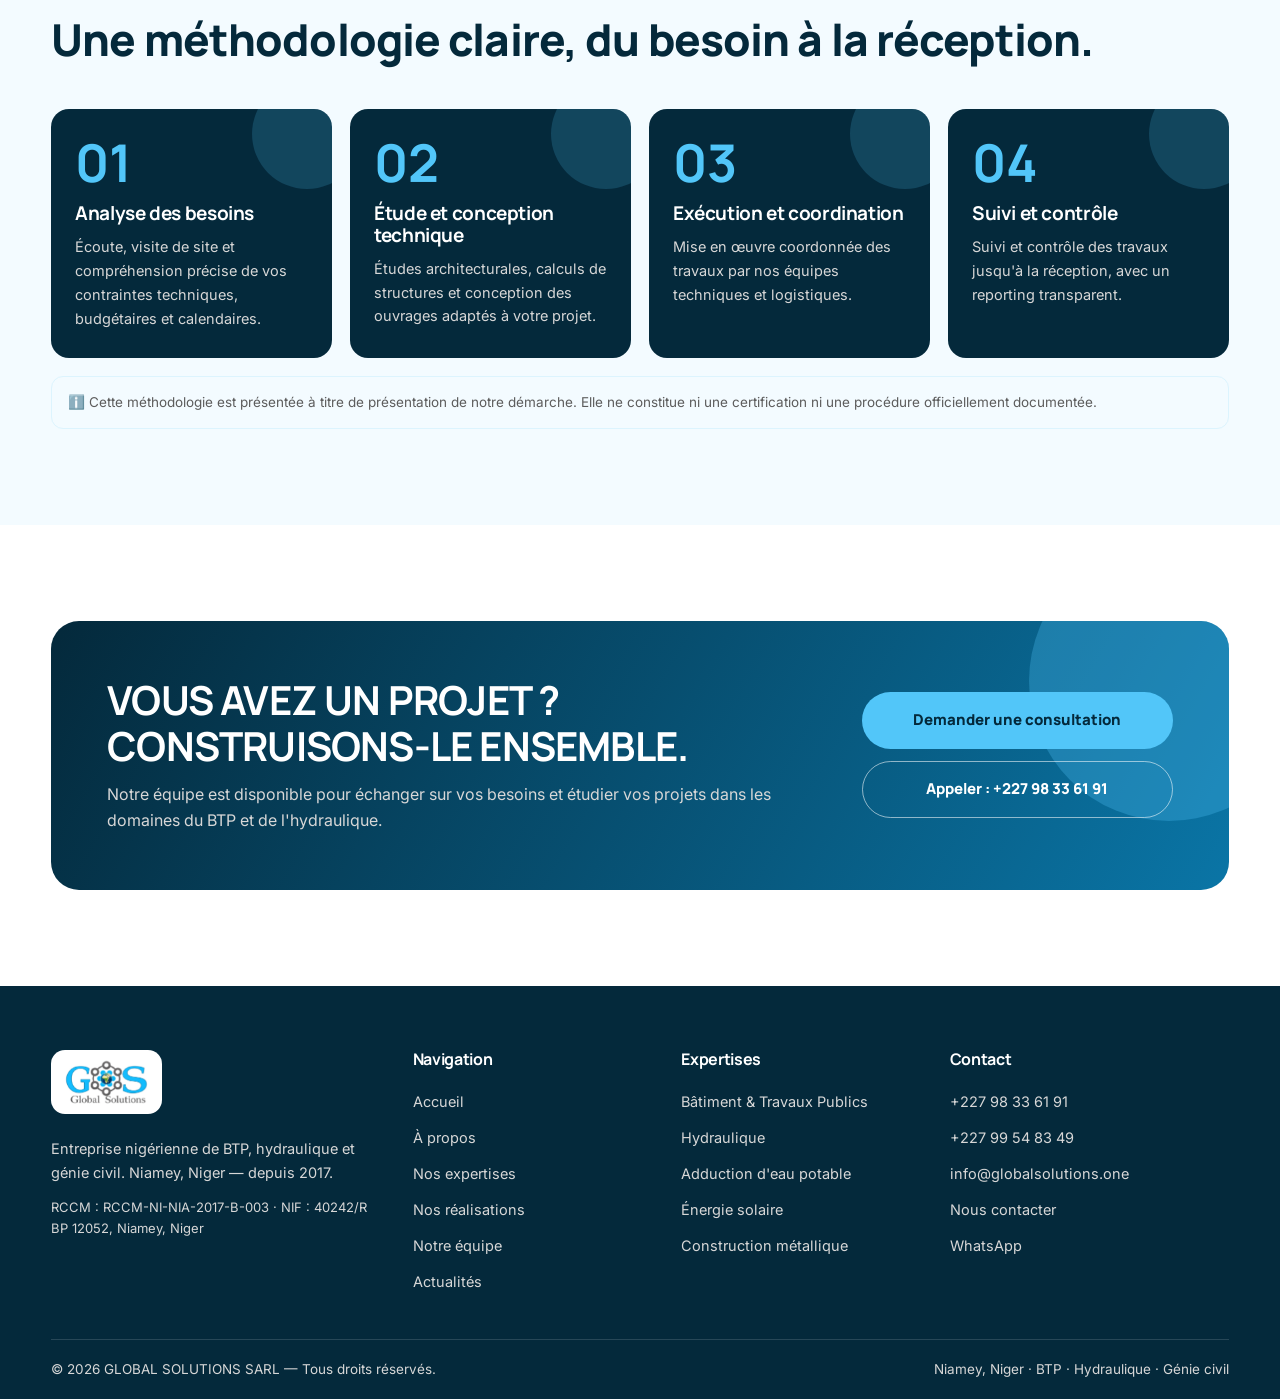
==== commit 71bdc9a9: "Bannière: Hydraulique et aménagements + exploitation de négoce minier Co-authored-by: arena-agent <2" ====
--- a/index.html
+++ b/index.html
@@ -47,7 +47,7 @@
 <h1 data-content="accueil.hero_titre">CONSTRUIRE AUJOURD'HUI LES <em>INFRASTRUCTURES DE DEMAIN.</em></h1>
 <p data-content="accueil.hero_texte">GLOBAL SOLUTIONS accompagne les projets de construction, de génie civil, d'hydraulique et d'aménagement avec expertise, rigueur et engagement.</p>
 <div class="hero-actions"><a class="btn btn-primary" href="expertises.html">Découvrir nos expertises</a><a class="btn btn-outline" href="contact.html">Parlons de votre projet</a></div>
-<div class="hero-badges"><span><i></i> BTP & Génie civil</span><span><i></i> Hydraulique & Forage</span><span><i></i> Énergie solaire</span><span><i></i> Niamey · Niger</span></div>
+<div class="hero-badges"><span><i></i> BTP & Génie civil</span><span><i></i> Hydraulique et aménagements</span><span><i></i> Énergie solaire</span><span><i></i> exploitation de négoce minier</span></div>
 </div>
 </section>
 
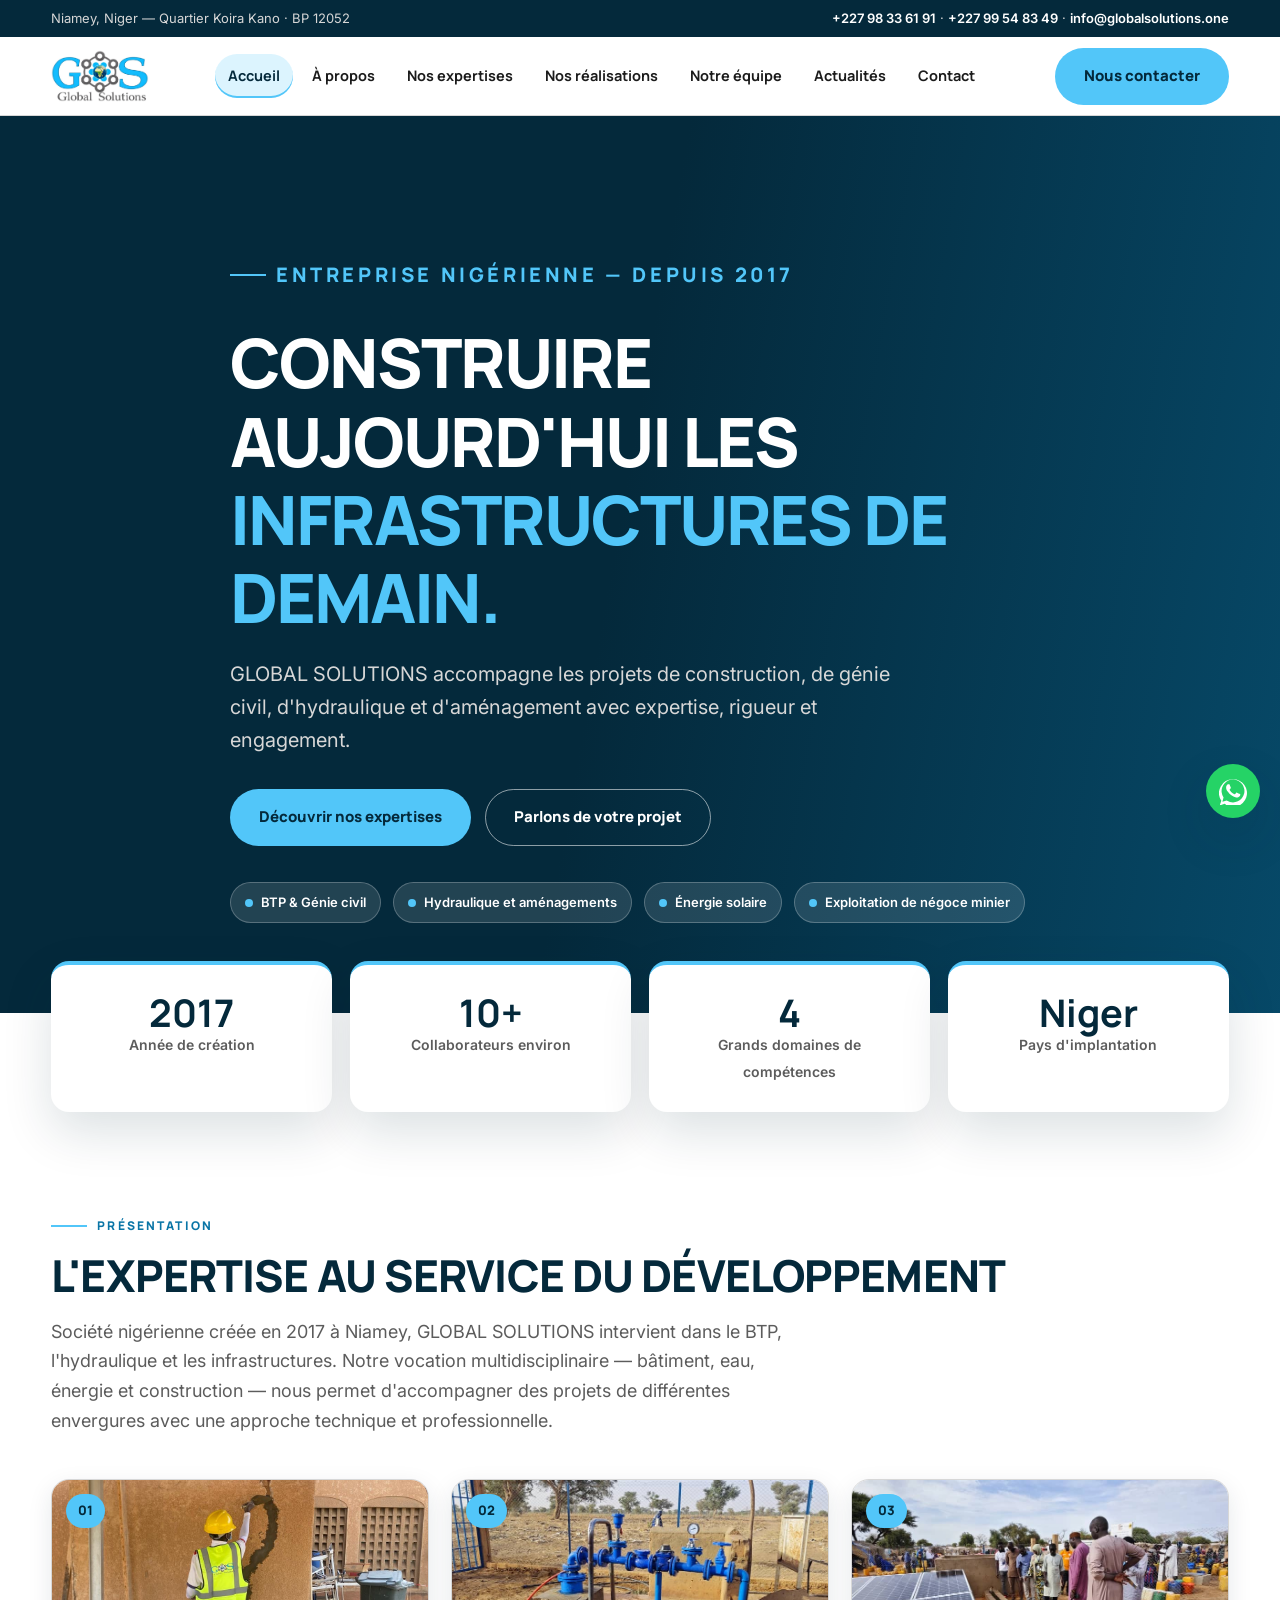
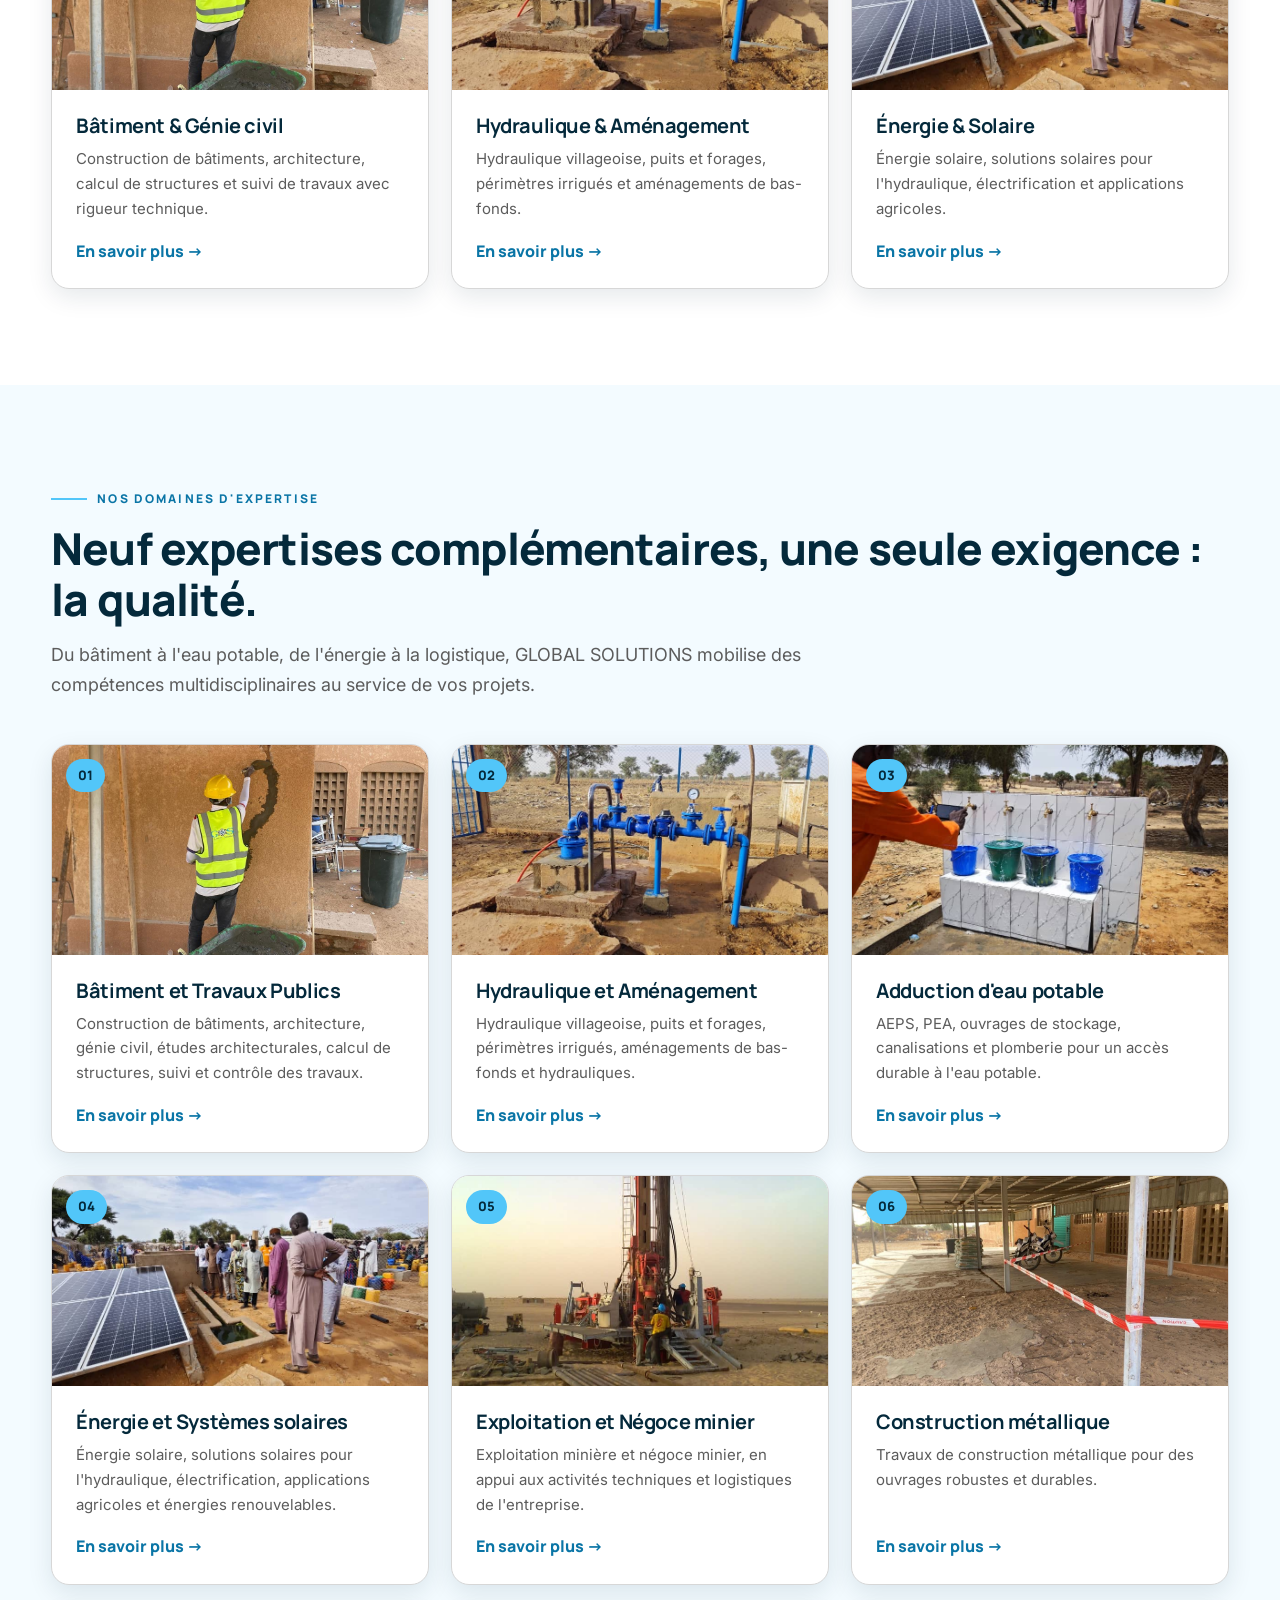
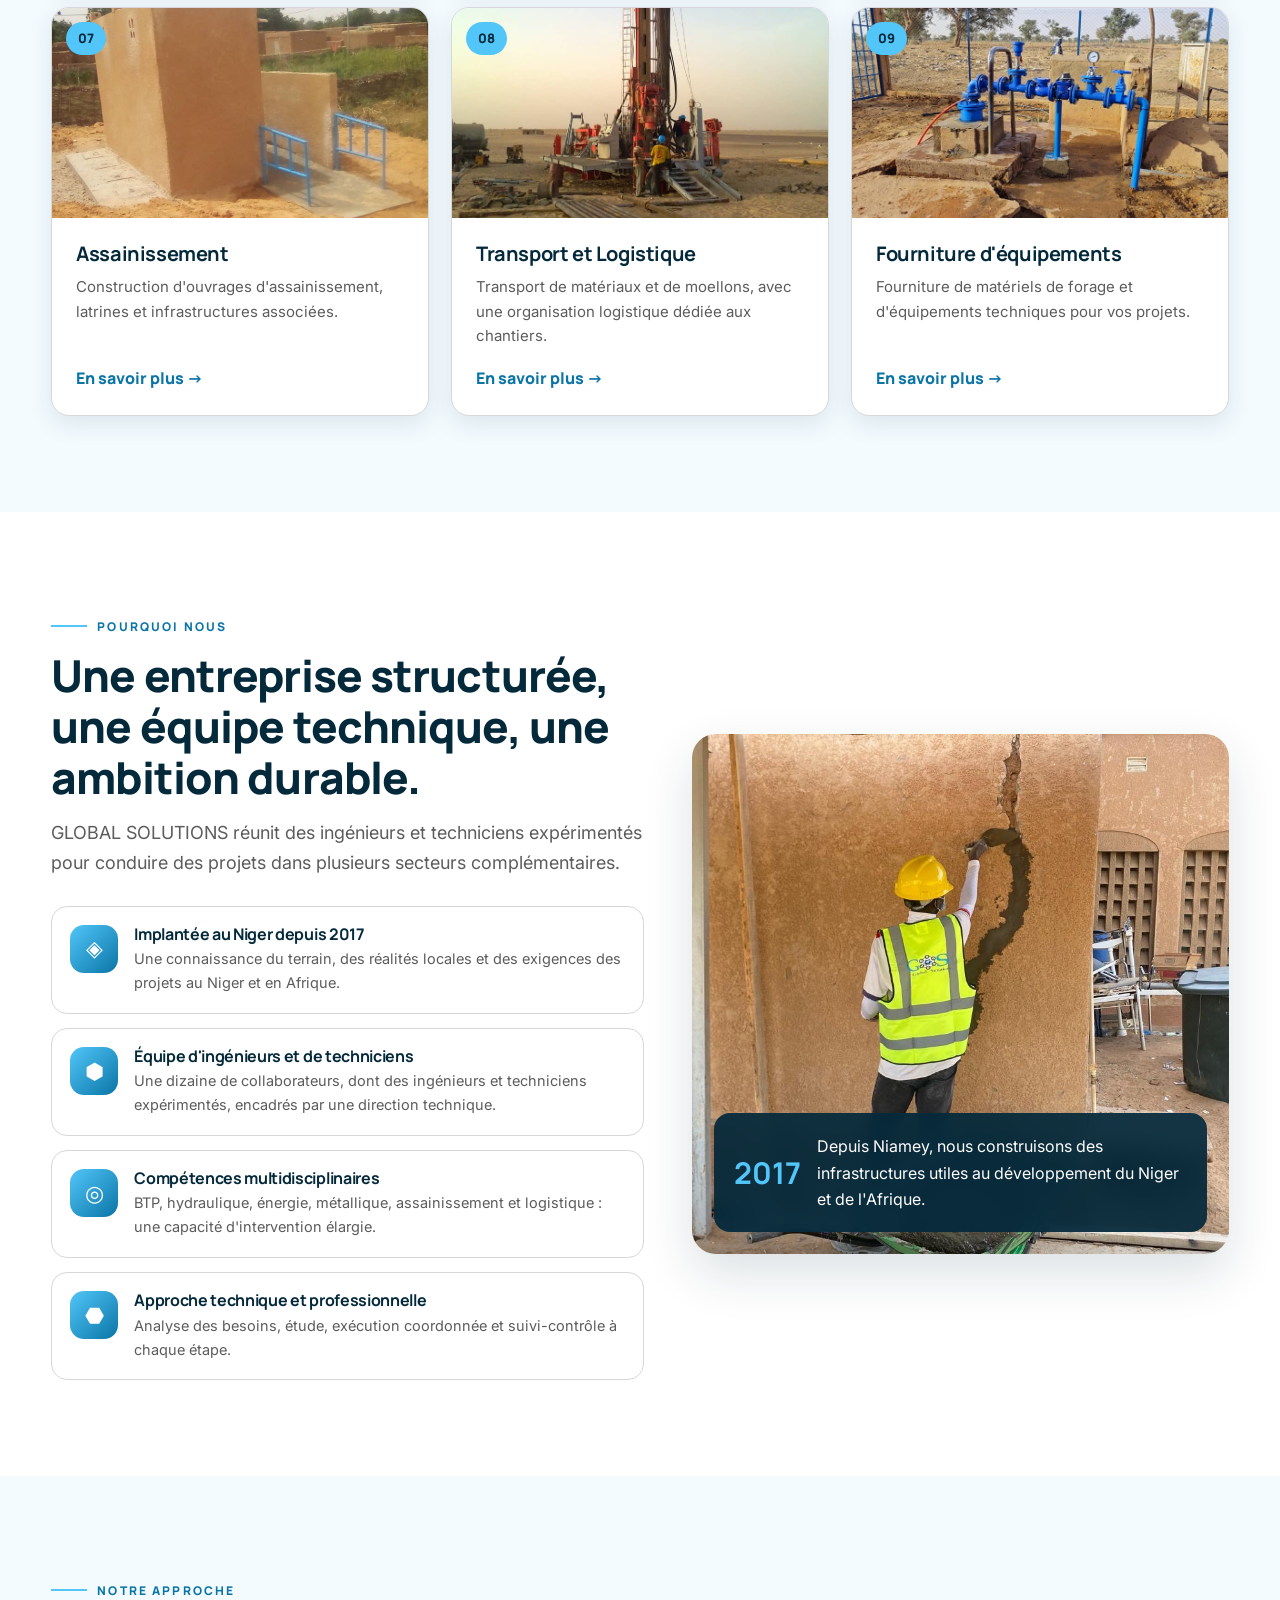
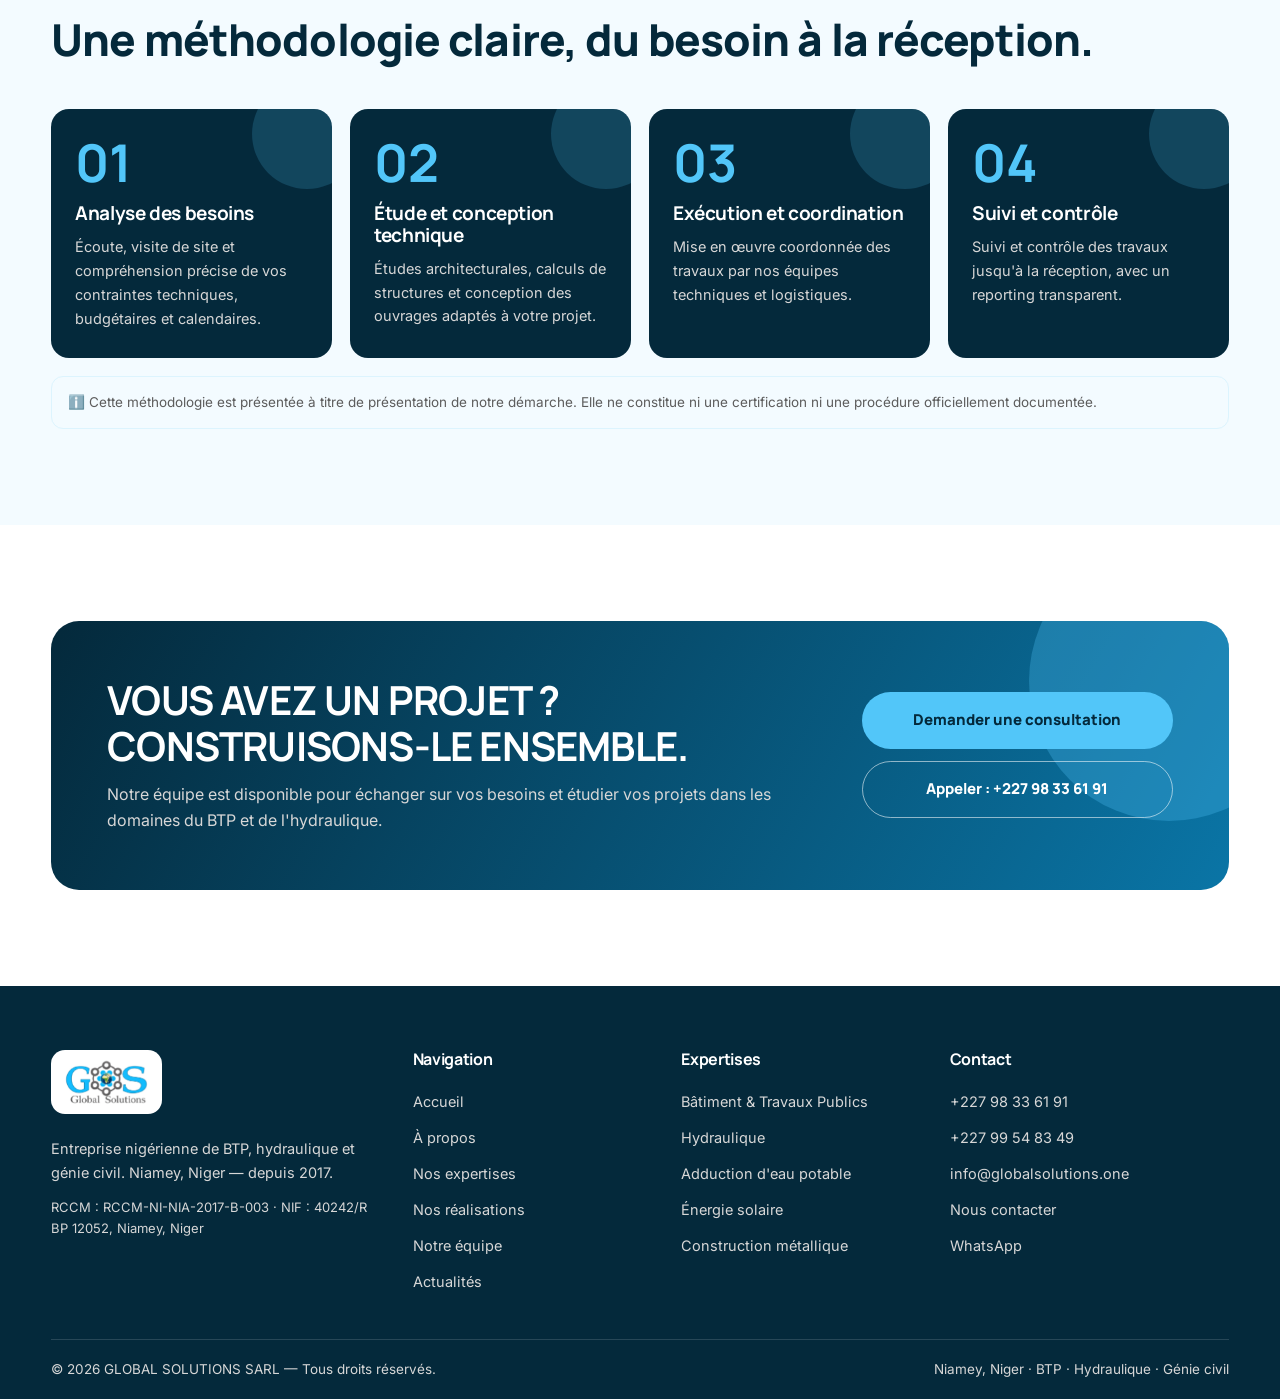
==== commit 6dafd341: "Bannière : majuscule au badge Exploitation de négoce minier Co-authored-by: arena-agent <297053741+a" ====
--- a/index.html
+++ b/index.html
@@ -47,7 +47,7 @@
 <h1 data-content="accueil.hero_titre">CONSTRUIRE AUJOURD'HUI LES <em>INFRASTRUCTURES DE DEMAIN.</em></h1>
 <p data-content="accueil.hero_texte">GLOBAL SOLUTIONS accompagne les projets de construction, de génie civil, d'hydraulique et d'aménagement avec expertise, rigueur et engagement.</p>
 <div class="hero-actions"><a class="btn btn-primary" href="expertises.html">Découvrir nos expertises</a><a class="btn btn-outline" href="contact.html">Parlons de votre projet</a></div>
-<div class="hero-badges"><span><i></i> BTP & Génie civil</span><span><i></i> Hydraulique et aménagements</span><span><i></i> Énergie solaire</span><span><i></i> exploitation de négoce minier</span></div>
+<div class="hero-badges"><span><i></i> BTP & Génie civil</span><span><i></i> Hydraulique et aménagements</span><span><i></i> Énergie solaire</span><span><i></i> Exploitation de négoce minier</span></div>
 </div>
 </section>
 
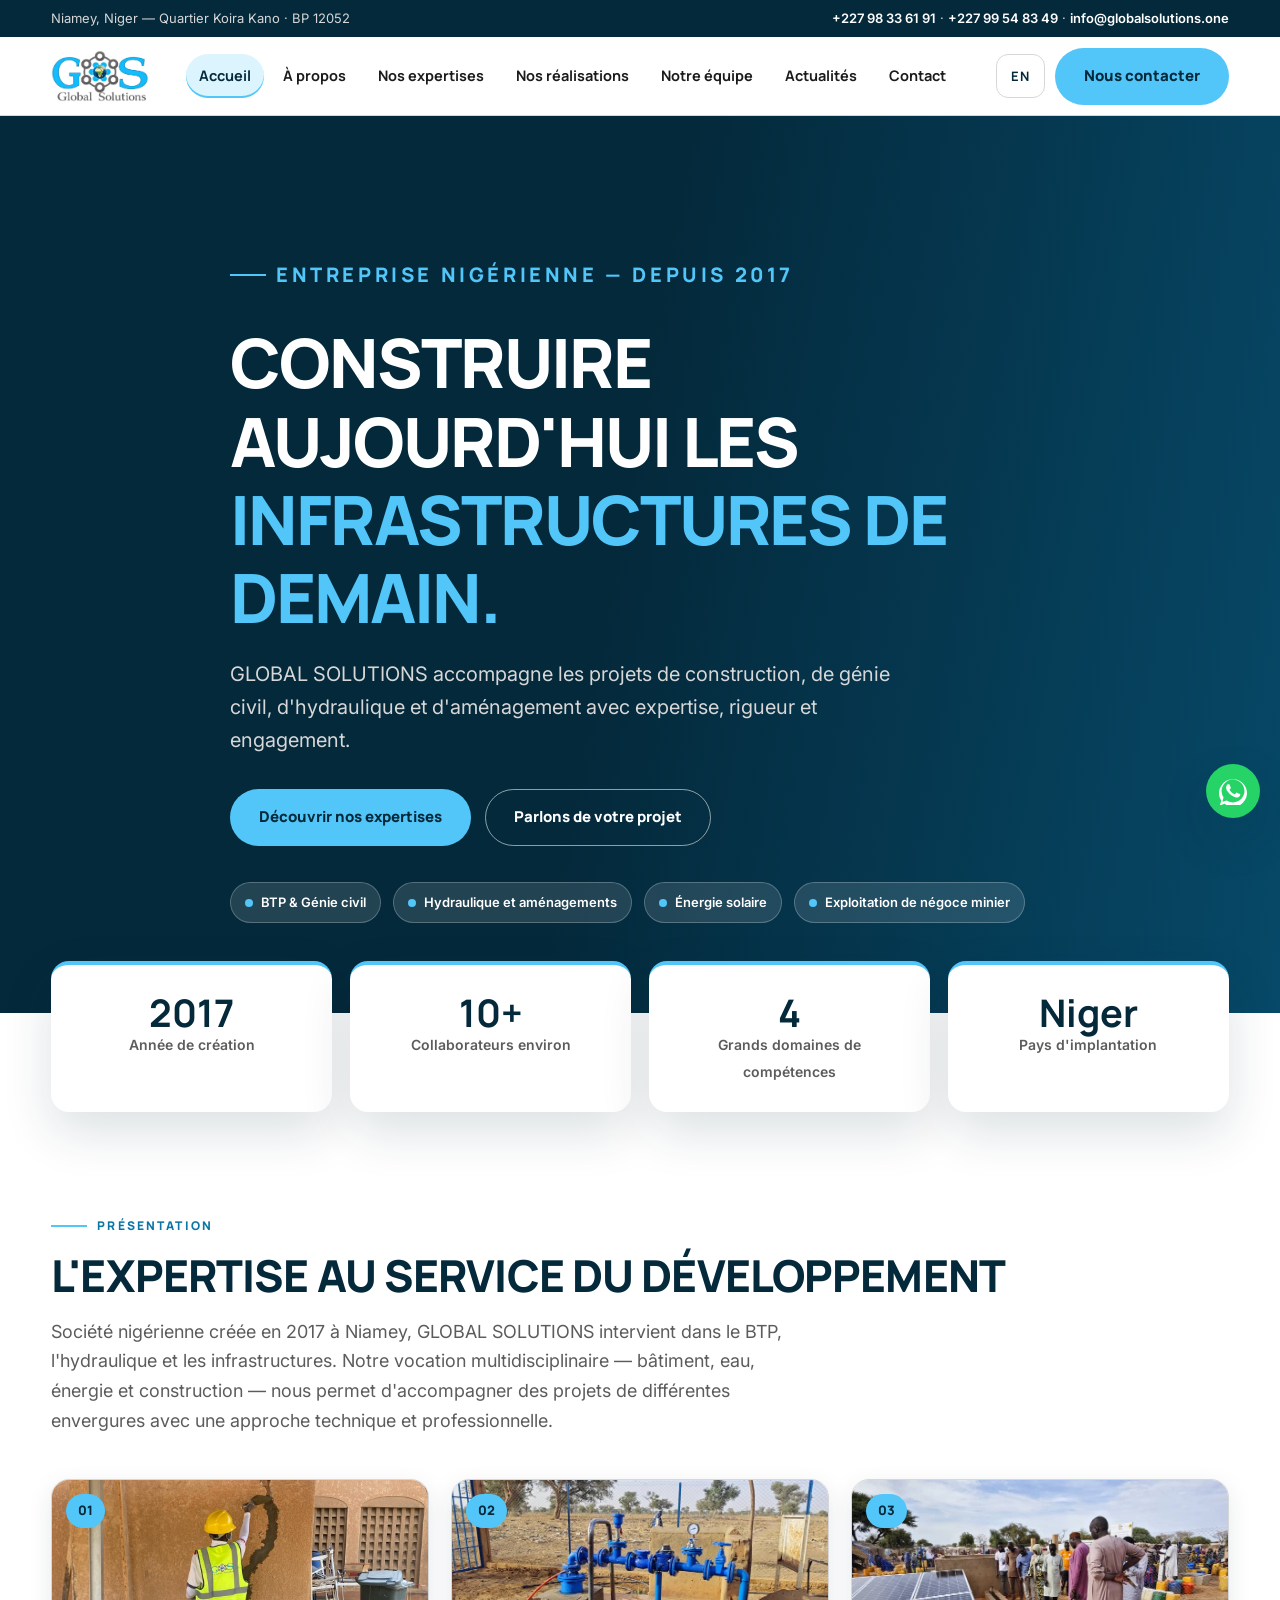
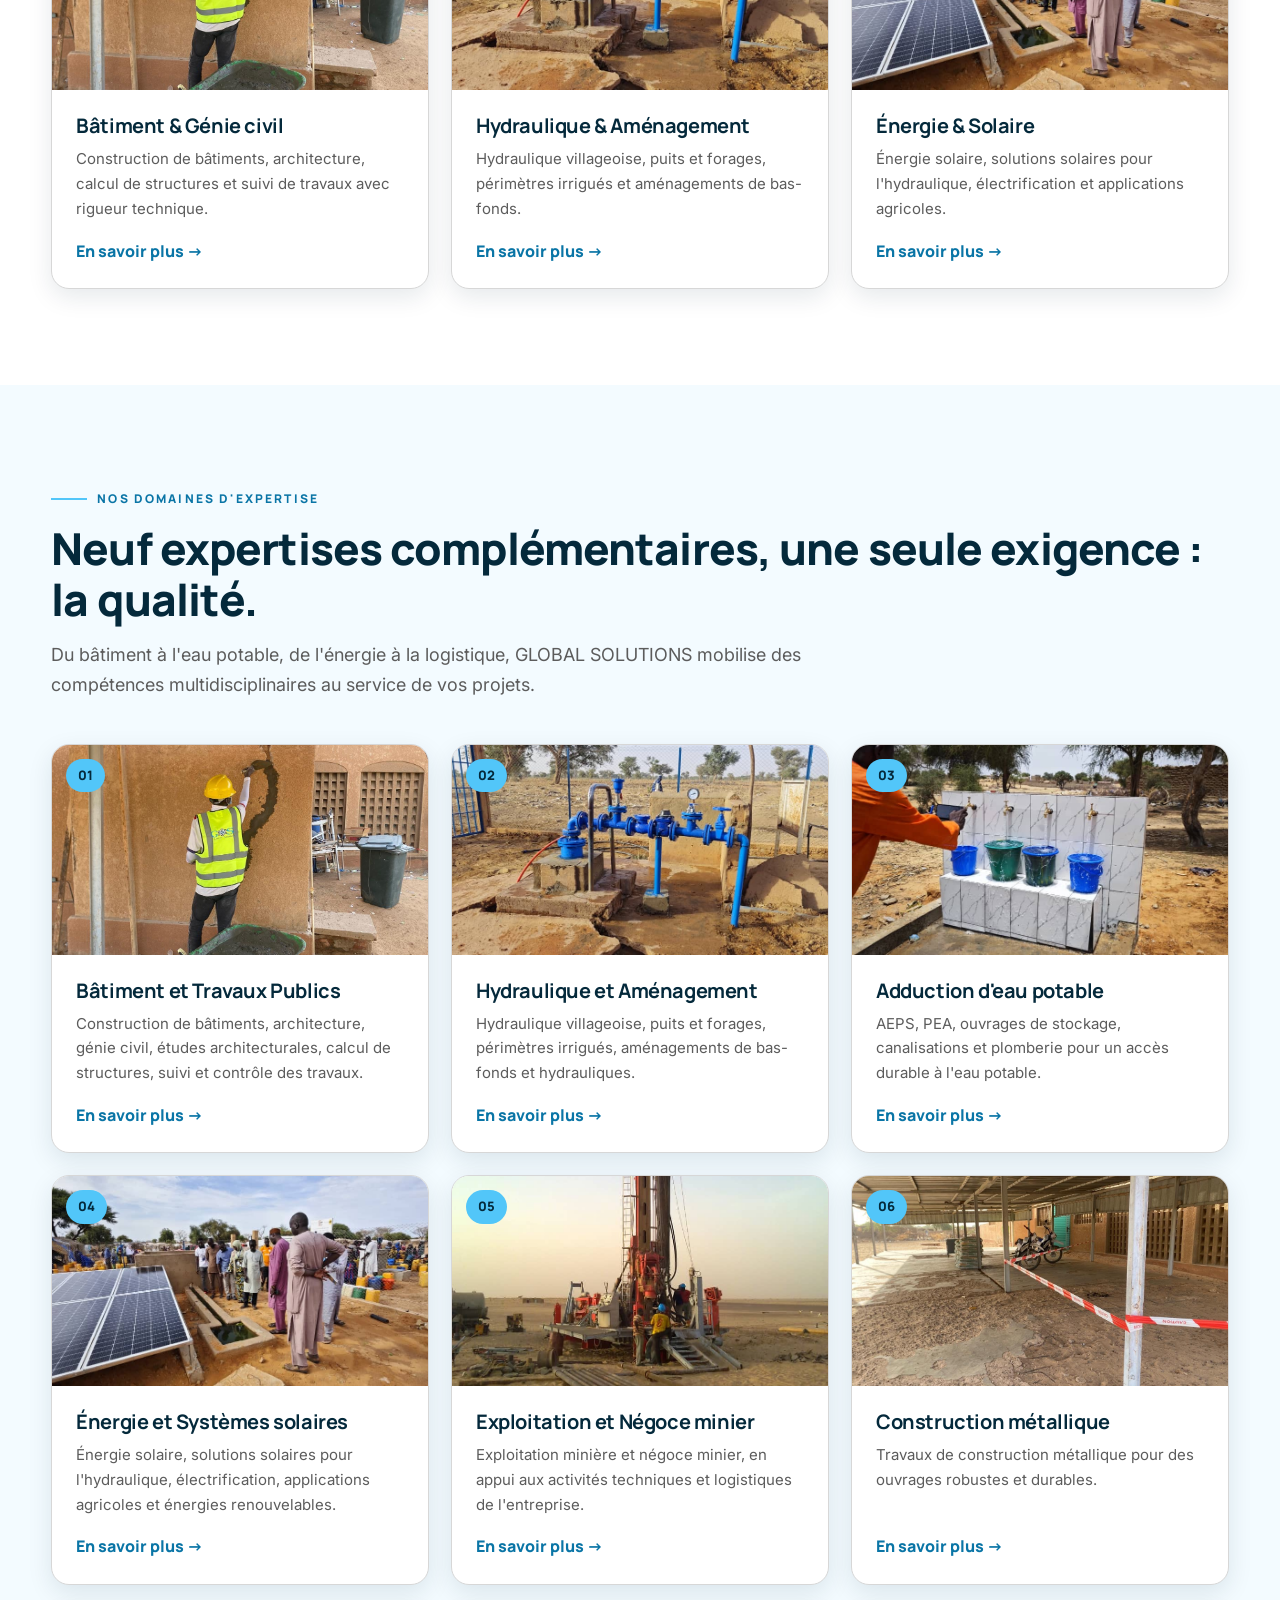
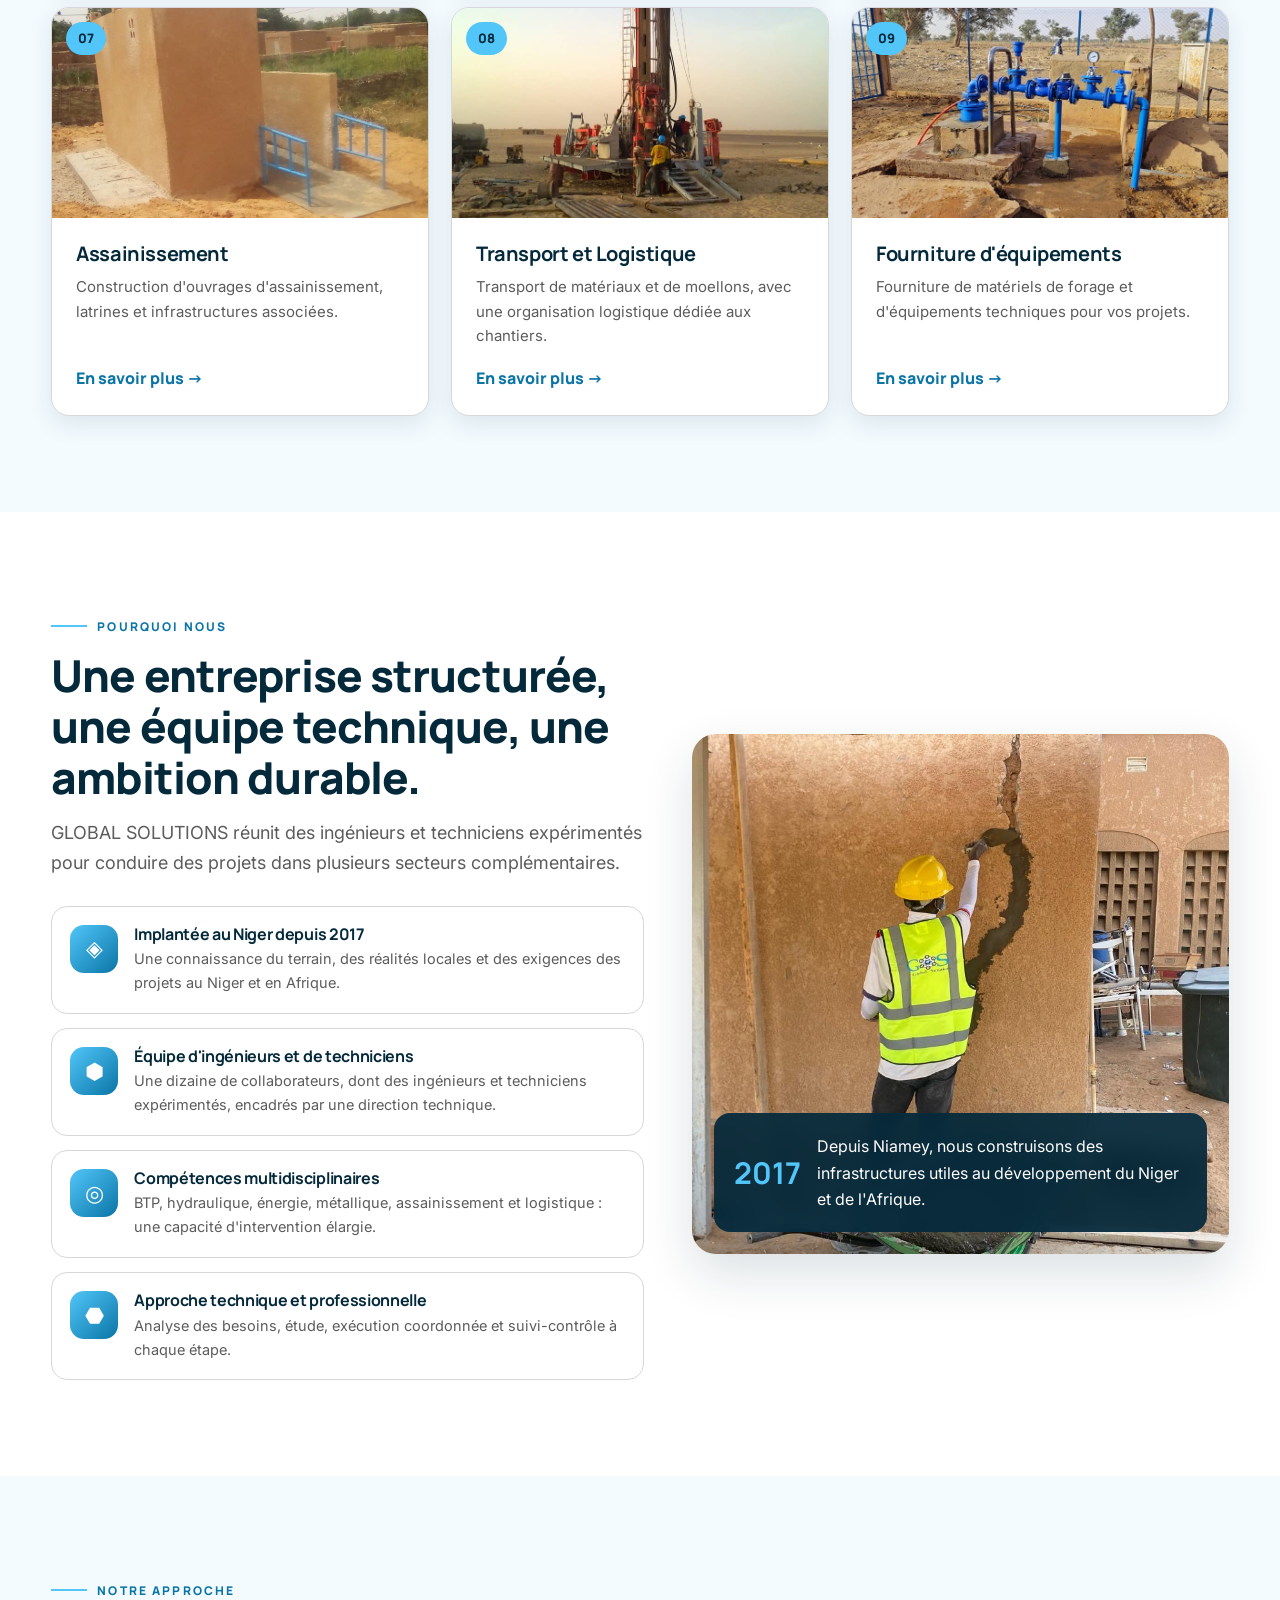
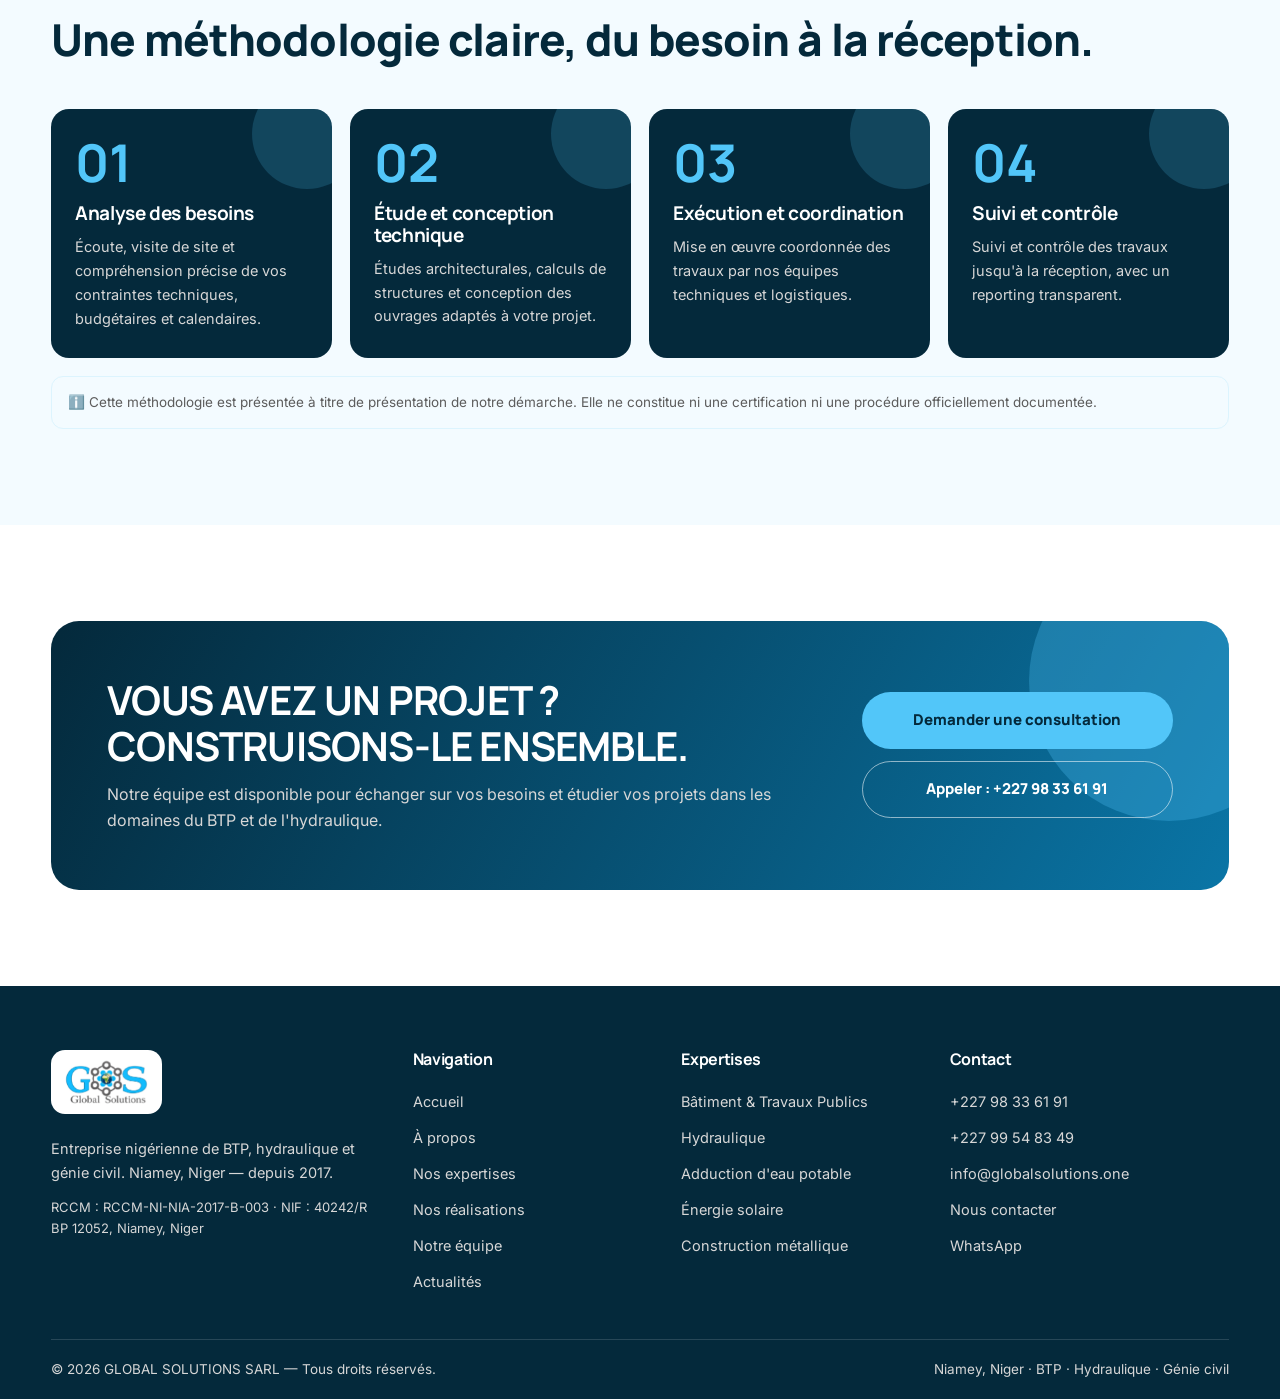
==== commit 3760878a: "Bouton de traduction FR / EN sur toutes les pages publiques - js/gs-i18n.js : moteur de traduction +" ====
--- a/index.html
+++ b/index.html
@@ -142,6 +142,6 @@
 <div class="lightbox" role="dialog" aria-label="Visionneuse image"><button class="lightbox-close" aria-label="Fermer">×</button><img src="" alt=""><div class="lightbox-cap"></div></div>
 <script src="js/supabase-config.js"></script><script src="js/gs-data.js?v=photos-1"></script><script src="js/gs-components.js?v=photos-1"></script>
 <script src="js/navigation.js"></script>
-<script src="js/main.js"></script>
+<script src="js/main.js"></script><script src="js/gs-i18n.js?v=1"></script>
 </body>
 </html>
--- a/css/style.css
+++ b/css/style.css
@@ -318,3 +318,7 @@
 }
 .logo:hover::after{opacity:1;transform:none}
 @media (max-width:860px){.logo::after{display:none}}
+/* --- Bouton de langue (traduction FR / EN) --- */
+.lang-switch{display:inline-flex;align-items:center;justify-content:center;min-width:46px;height:44px;padding:0 14px;border:1px solid var(--line);border-radius:12px;background:#fff;color:var(--navy);font-family:var(--font-title);font-weight:700;font-size:13px;letter-spacing:.08em;cursor:pointer;transition:.25s}
+.lang-switch:hover{background:var(--navy);color:#fff;border-color:var(--navy)}
+.lang-switch--mobile{width:100%;margin-top:12px;height:46px}
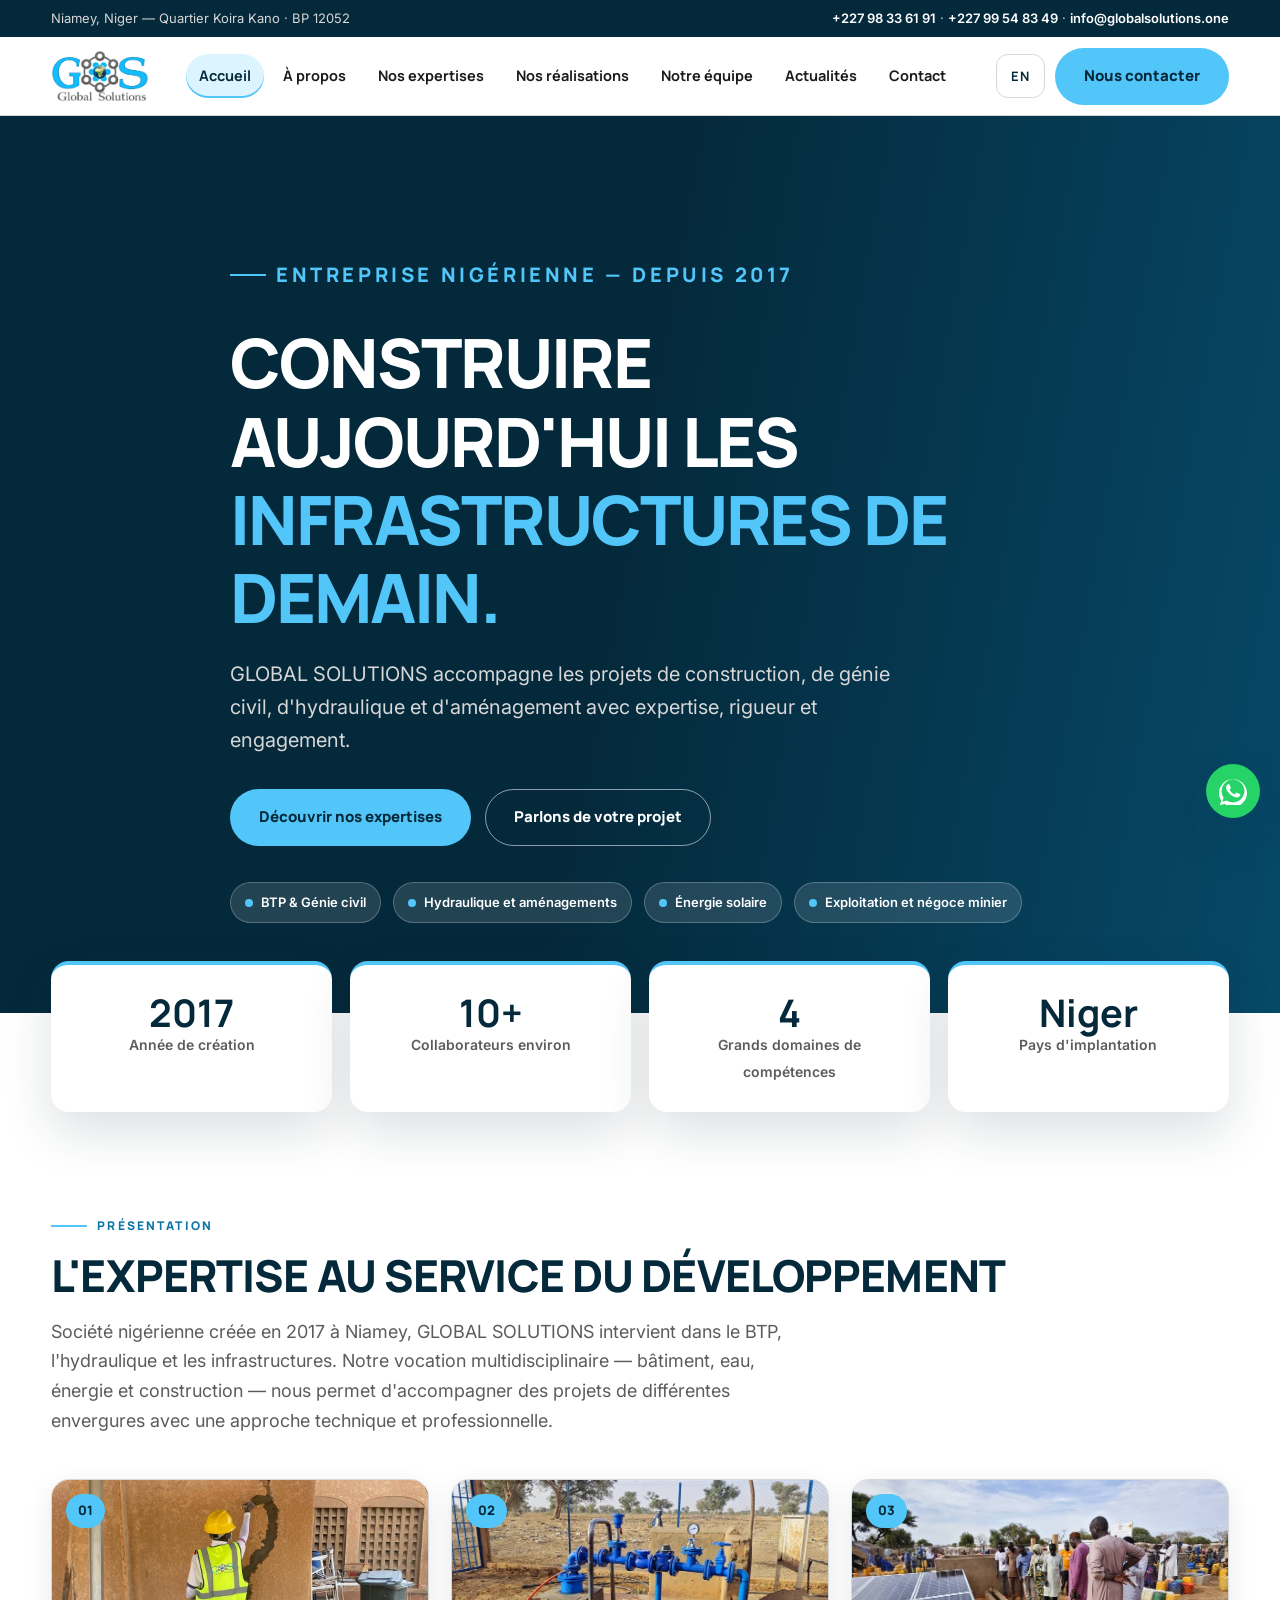
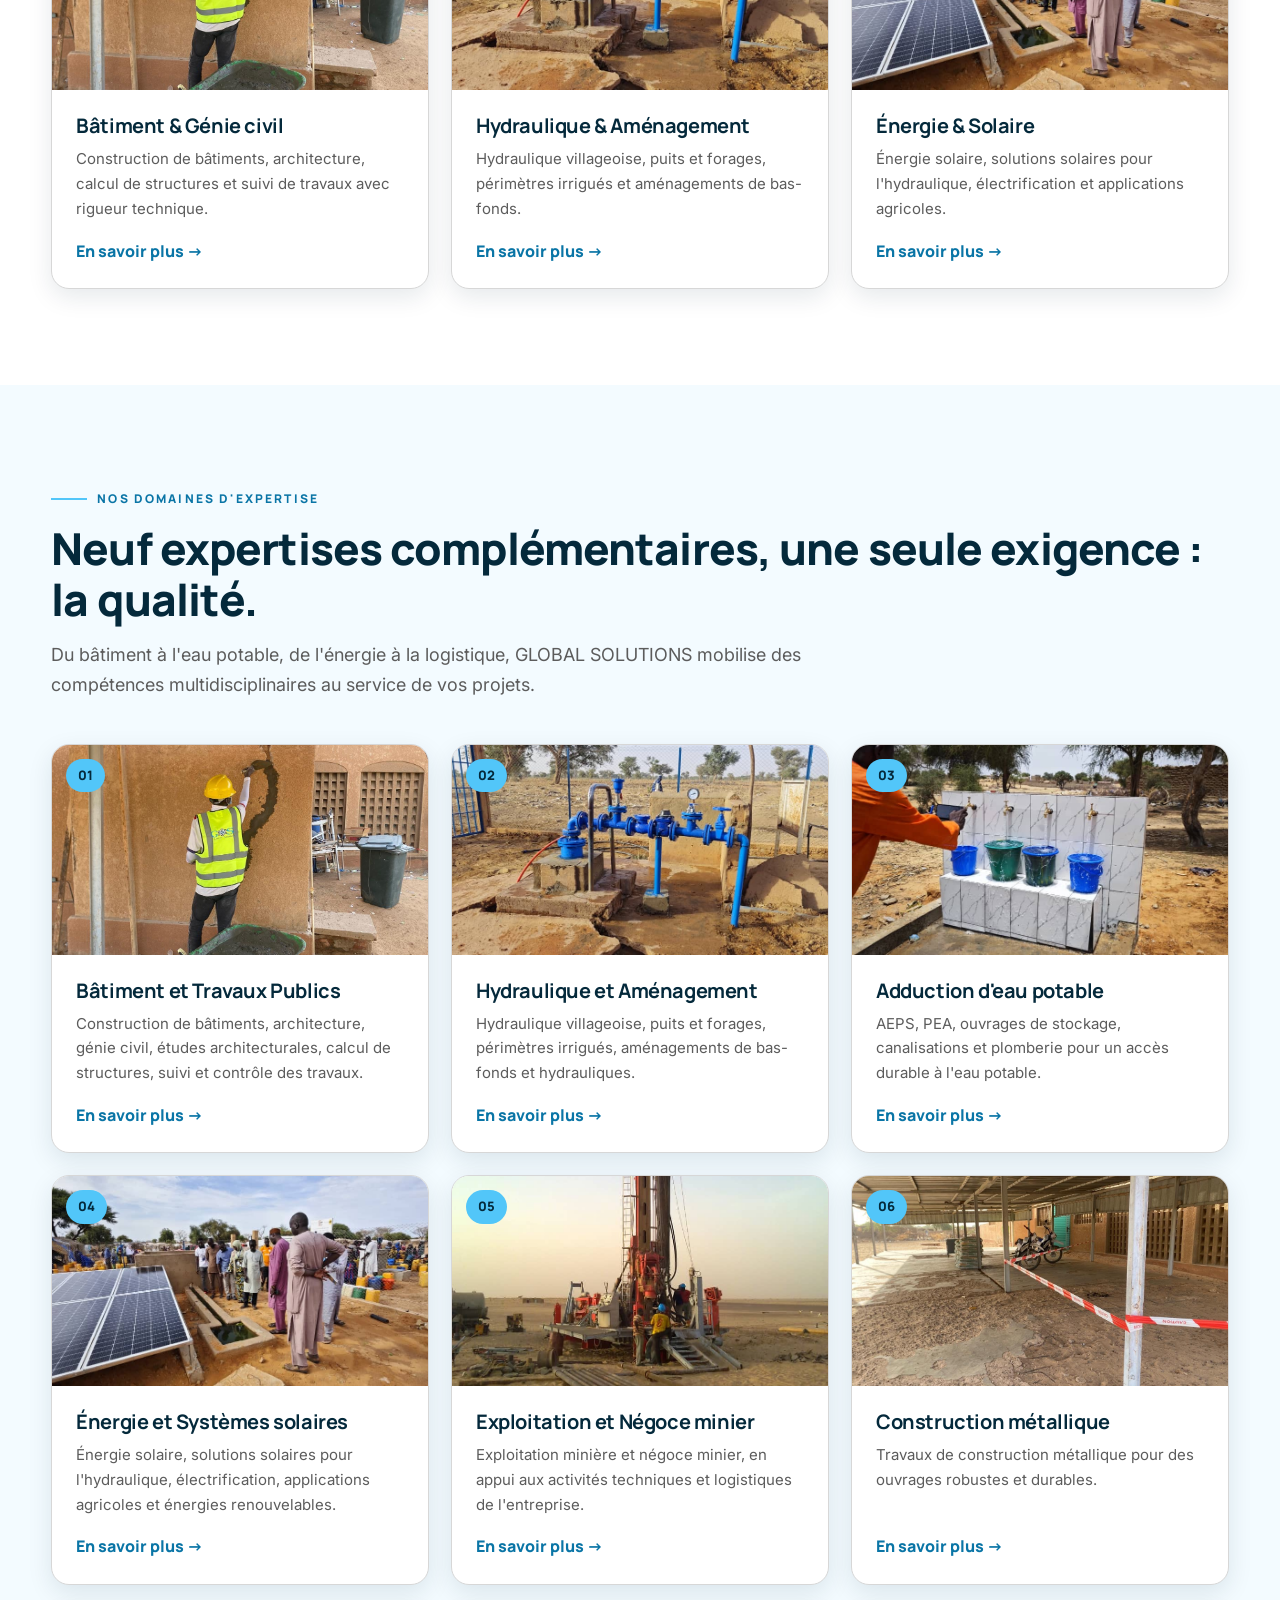
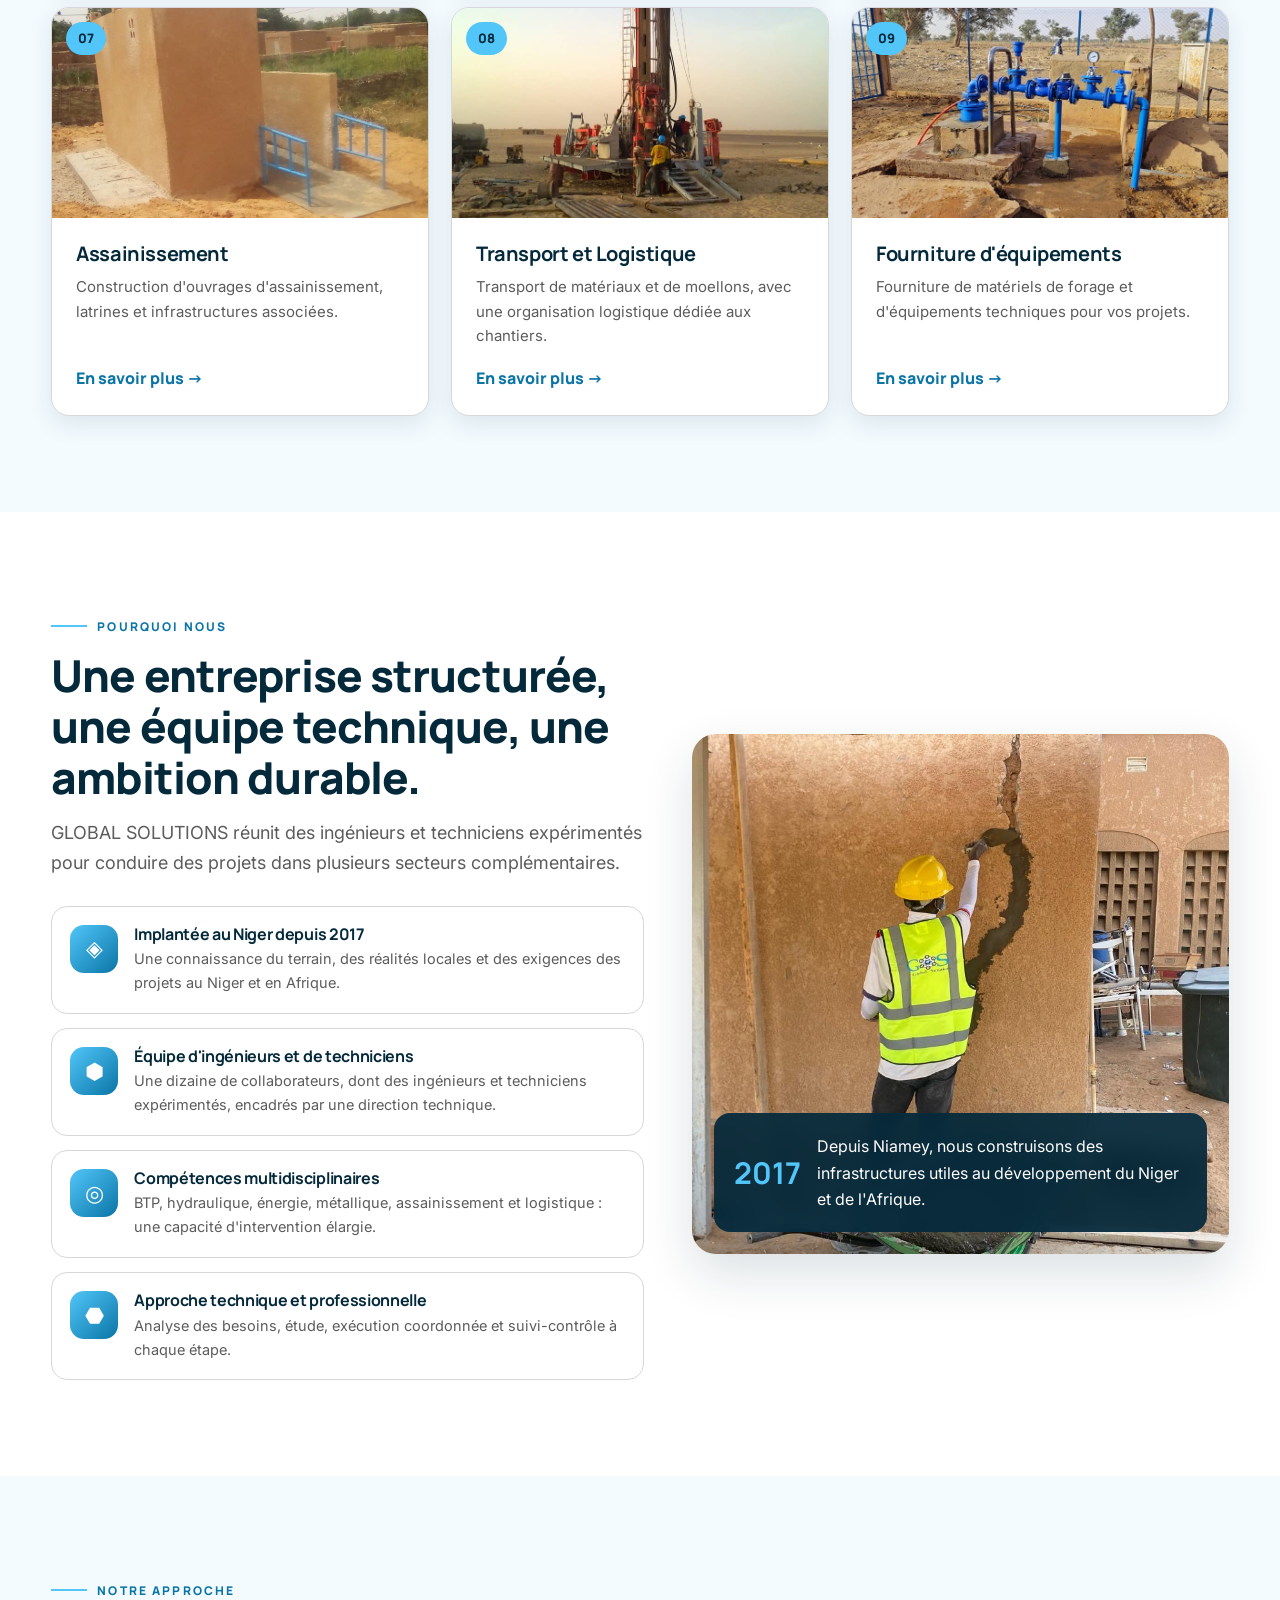
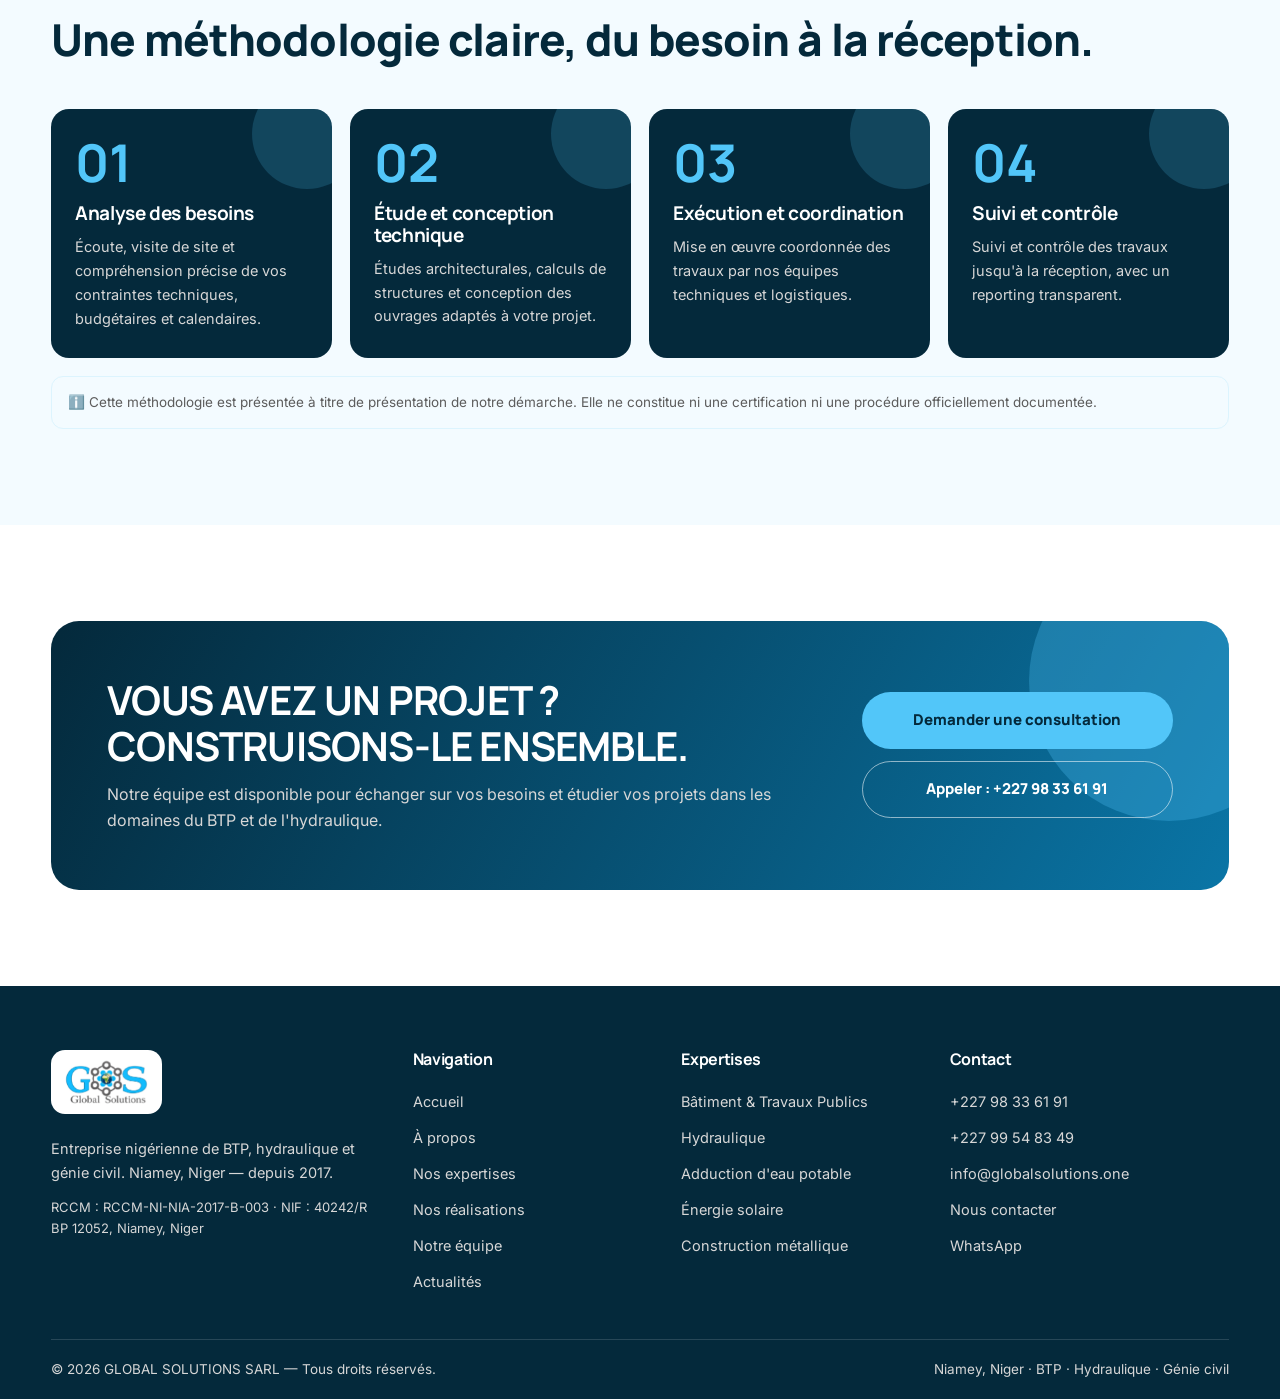
==== commit 0abe4576: "Corrige le libellé : « Exploitation et négoce minier » Co-authored-by: arena-agent <297053741+arena-" ====
--- a/index.html
+++ b/index.html
@@ -47,7 +47,7 @@
 <h1 data-content="accueil.hero_titre">CONSTRUIRE AUJOURD'HUI LES <em>INFRASTRUCTURES DE DEMAIN.</em></h1>
 <p data-content="accueil.hero_texte">GLOBAL SOLUTIONS accompagne les projets de construction, de génie civil, d'hydraulique et d'aménagement avec expertise, rigueur et engagement.</p>
 <div class="hero-actions"><a class="btn btn-primary" href="expertises.html">Découvrir nos expertises</a><a class="btn btn-outline" href="contact.html">Parlons de votre projet</a></div>
-<div class="hero-badges"><span><i></i> BTP & Génie civil</span><span><i></i> Hydraulique et aménagements</span><span><i></i> Énergie solaire</span><span><i></i> Exploitation de négoce minier</span></div>
+<div class="hero-badges"><span><i></i> BTP & Génie civil</span><span><i></i> Hydraulique et aménagements</span><span><i></i> Énergie solaire</span><span><i></i> Exploitation et négoce minier</span></div>
 </div>
 </section>
 
